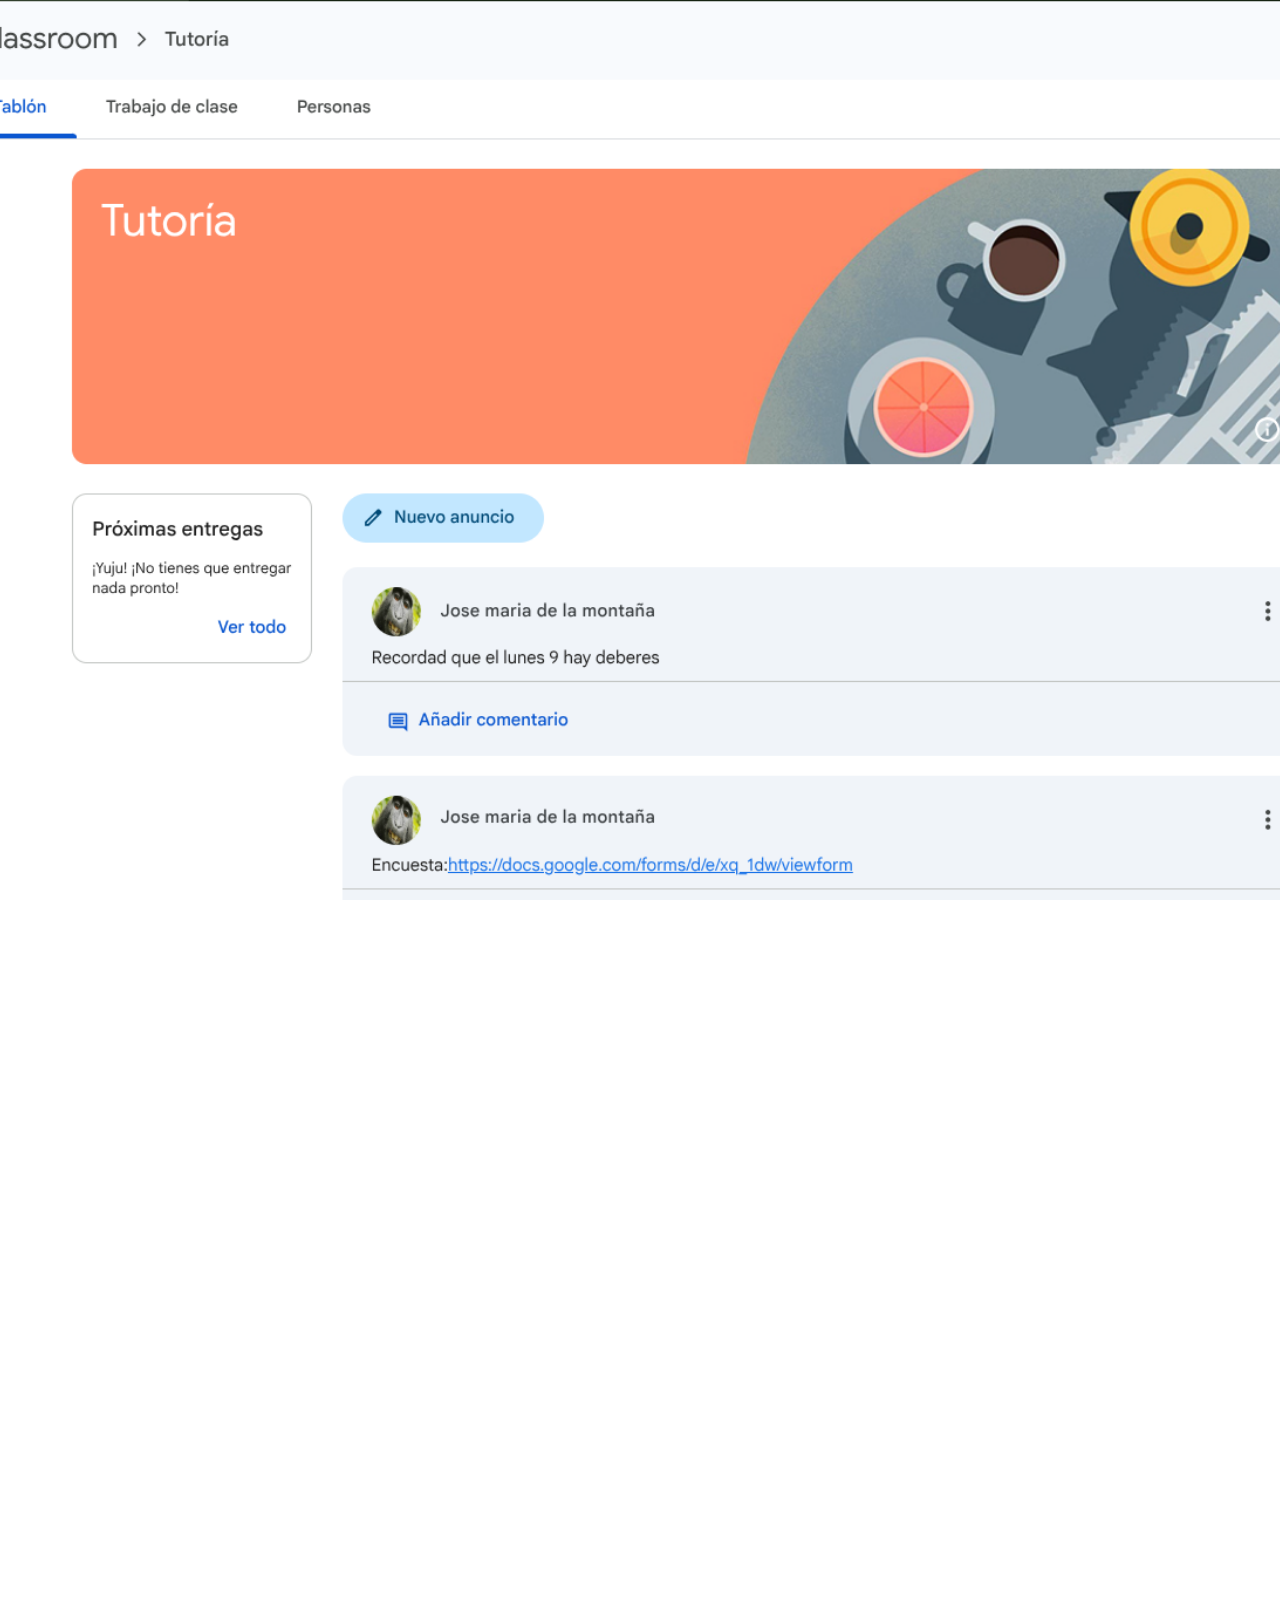
==== index.html @ 08fafb60 "Actualización de index.html" ====
<!-- SE QUE LO ESTAS LEYENDO -> AQUI MERX ÃÂÃÂ°ÃÂÃÂÃÂÃÂÃÂÃÂ
        si lo disfrutas apoyame desde: github.com/clasrom/clasrom.github.io :)
        intentando hacer que?
        anda quita esto
    -->
<!DOCTYPE html>
<html lang="es">
<head>
  <meta charset="UTF-8" />
  <meta name="viewport" content="width=device-width, initial-scale=1.0"/>
  <title>Classroom</title>
  <meta name="description" content="mejor web para jugar en clase, no historial registrado, +100 apps.">
  <meta name="keywords" content="clashrom, clasrom, jugar en clase, unbloqued, web jugar desbloqueada, Merx, Merks">
  <link rel="icon" href="https://ssl.gstatic.com/classroom/favicon.png" type="image/png">
  <link href="https://fonts.googleapis.com/css2?family=Montserrat:wght@700&display=swap" rel="stylesheet">
  <link rel="stylesheet" href="style.css">
  <link rel="stylesheet" href="style2.css">
  <link rel="stylesheet" href="overlay.css">
  <link rel="preconnect" href="https://fonts.googleapis.com">
  <link rel="preconnect" href="https://fonts.gstatic.com" crossorigin>
  <link href="https://fonts.googleapis.com/css2?family=Archivo+Black&display=swap" rel="stylesheet">
  <link
    rel="stylesheet"
    href="https://cdnjs.cloudflare.com/ajax/libs/animate.css/4.1.1/animate.min.css"
  />
  <link rel="stylesheet" href="https://fonts.googleapis.com/css2?family=Material+Symbols+Outlined:opsz,wght,FILL,GRAD@20..48,100..700,0..1,-50..200&icon_names=search" />
  <link rel="preconnect" href="https://fonts.gstatic.com" crossorigin>
  <link href="https://fonts.googleapis.com/css2?family=Bangers&display=swap" rel="stylesheet">
</head>
<body>
  <div id="adblock-overlay">
    <div  id="adblock-box">
      <h2>Bloqueador de anuncios detectado</h2>
      <p>Debes desactivarlo para continuar. Una vez desactivado, pulsa el botÃÂÃÂÃÂÃÂ³n:</p>
      <button id="adblock-continue" class="adblock-btn">He desactivado el bloqueador ÃÂÃÂ¢ÃÂÃÂÃÂÃÂ continuar</button>
      <button id="adblock-instructions" class="adblock-btn secondary">ÃÂÃÂÃÂÃÂ¿CÃÂÃÂÃÂÃÂ³mo desactivar?</button>
  </div>
  </div>
  <div id="offlineBanner" class="animate__animated animate__bounce" style="display:none; position:fixed; top:0; width:100%; text-align:center; background:#ff4d4d; color:white; padding:8px; z-index:9999;">
  ÃÂÃÂ¢ÃÂÃÂÃÂÃÂ  Sin conexiÃÂÃÂÃÂÃÂ³n. Algunas funciones pueden no funcionar.
  </div>

  <!-- Imagen fullscreen -->
  <img id="fullscreenImage" class="fullscreen-img" src="images/screen1.jpg" alt="Pantalla completa" />

  <!-- TABLÃÂÃÂÃÂÃÂN DE NOVEDADES (por debajo de fullscreen, z-index menor) -->
  <div id="novedades-modal" style="display:none;">
    <div id="novedades-box">
      <h2>Novedades</h2>
      <div id="novedades-content"></div>
      <button id="novedades-vale">Vale</button>
    </div>
  </div>

  <!-- NUEVO: Botonera vertical y menu hamburguesa a la izquierda -->
  <div class="menu-hamburguesa-container">
    <!-- BotÃÂÃÂÃÂÃÂ³n hamburguesa -->
    <button id="hamburguesaBtn" class="menu-hamburguesa-btn" title="Mostrar menu">
      <span style="font-size:40px;">&#9776;</span>
    </button>
    <!-- Panel botones verticales -->
    <div id="panelBotones" class="botones-panel">
      <!-- BotÃÂÃÂÃÂÃÂ³n Ajustes -->
      <button id="toggleSettings" class="boton-ajuste-vertical">
        <span class="ajustes-text">Ajustes</span>
      </button>
      <!-- BotÃÂÃÂÃÂÃÂ³n de pÃÂÃÂÃÂÃÂ¡nico -->
      <button id="classroomRedirectBtn" class="boton-ajuste-vertical" title="Boton de panico, Ir a Google Classroom">
        <span style="font-size:1.15em;">terminos y condiciones</span>
        <span style="margin-left:4px;">Classroom</span>
      </button>
      <!-- BotÃÂÃÂÃÂÃÂ³n TÃÂÃÂÃÂÃÂ©rminos y condiciones -->
      <button id="tyc" class="boton-ajuste-vertical" title="TÃÂÃÂÃÂÃÂ©rminos y condiciones">
        <span style="font-size:1.15em;">-?-</span>
        <span style="margin-left:4px;">TÃÂÃÂÃÂÃÂ©rminos</span>
      </button>
    </div>
  </div>

  <!-- Panel de Ajustes centrado -->
  <div class="settings" id="settingsPanel">
    <div class="settings-row">
      <label for="colorPicker" style="color:white;">Color de fondo:</label>
      <input type="color" id="colorPicker" name="colorPicker" value="#0f0c29" style="width: 40px; height: 40px; border: none; background: none;">
      <button class="settings-buttons" class="default-btn" type="button" onclick="resetColor()">Default</button>
    </div>
    <div class="settings-row">
      <input id="titleInput" type="text" placeholder="Nuevo tÃÂÃÂÃÂÃÂ­tulo de pestaÃÂÃÂÃÂÃÂ±a">
      <button class="settings-buttons" class="default-btn" type="button" onclick="setDefaultTitle()">Default</button>
    </div>
    <div class="settings-row">
      <input id="imageInput" type="text" placeholder="URL nueva imagen fullscreen">
      <button class="default-btn" type="button" onclick="setDefaultImage()">Default</button>
    </div>
    <div class="settings-row">
      <input id="iconInput" type="text" placeholder="URL nueva icono">
      <button class="default-btn-icon" type="button" onclick="setDefaultImage()">Default</button>
    </div>
    <div class="screens-menu">
    <button class="images-rows">
      <img class="images-sett" src="images/screen1.jpg" alt="tutoria">
    </button>
    <button class="images-rows">
      <img class="images-sett" src="images/screen2.jpg" alt="educacion fisica">
    </button>
    <button class="images-rows">
      <img class="images-sett" src="images/screen3.jpg" alt="musica">
    </button>
    <button class="images-rows">
      <img class="images-sett" src="images/screen4.png" alt="organizacion_denegado">
    </button>
    </div>
    <div class="screens-menu"> 
      <button class="images-rows">
        <img class="images-sett" src="images/screen5.jpg" alt="lengua">
      </button>
      <button class="images-rows">
        <img class="images-sett" src="images/screen6.png" alt="tarea1">
      </button>
      <button class="images-rows">
        <img class="images-sett" src="images/screen7.png" alt="chrome">
      </button>
      <button class="images-rows">
        <img class="images-sett" src="images/screen8.png" alt="documento">
      </button>
    </div>
    <div class="settings-row">
      <button class="settings-buttons" class="aboutblank-btn" type="button" onclick="openAboutBlankIframe()">about:blank</button>
    </div>
    <button class="settings-buttons" id="applyBtn" onclick="applySettings()">Aplicar</button>
  </div>

  <!-- Sentinela para IntersectionObserver -->
  <div id="buscador-sentinela" style="height:1px;"></div>
  <!-- Barra de bÃÂÃÂÃÂÃÂºsqueda de botones -->
  <div id="buscador-contenedor">
    <input id="buscador-menu" type="text" placeholder="Buscar app">
    <span class="material-symbols-outlined">search</span>
    <!-- NUEVO: Imagen a la derecha del buscador, mÃÂÃÂÃÂÃÂ¡s grande y sin fondo -->
    <img id="buscador-logo-img" src="https://i.postimg.cc/RZHbrftp/clashrom.png" alt="clashrom logo">
    <p id="version">version 1.0
      MEGA update
    </p>
  </div>
  <div id="resultados-busqueda" style="display:none;"></div>

  <!-- MENU COMPLETO (no se omite nada) -->
    <!-- RECUADRO RECOMENDADOS -->
  <div id="menu">
    <div id="recomendados-wrapper" class="menu-buttons-row-wrapper recomendados-row-wrapper">
      <div class="recomendados-title">RECOMENDADO</div>
        <button class="carousel-arrow left" id="reco-arrow-left" onclick="scrollRow('reco', -1)" aria-label="Izquierda">
          <svg viewBox="0 0 48 48"><polyline points="32,12 16,24 32,36" stroke-linecap="round" stroke-linejoin="round"/></svg>
        </button>
      <div class="recomendados-row">
        <button class="menu-button" onclick="abrirEnIframe('https://landon.ryuflowing.org/games/badpiggies/index.html')">
          <img src="https://is1-ssl.mzstatic.com/image/thumb/Purple211/v4/86/f2/d0/86f2d00b-a564-747c-b5ad-934d9c417e0c/AppIcon-0-0-1x_U007emarketing-0-7-0-0-85-220.png/1200x630wa.png" alt="bad piggies">
        </button>
        <button class="menu-button" onclick="abrirEnIframe('https://hqz.litesa.com/assets/g/81.html')">
          <img src="https://www.vanas.us/images/blog/why-the-video-game-geometry-dash-is-so-popular.jpg" alt="geometrydash">
        </button>
        <button class="menu-button" onclick="abrirEnIframe('https://landon.ryuflowing.org/games/balatro/index.html')">
          <img src="https://www.nintendo.com/eu/media/images/10_share_images/games_15/nintendo_switch_download_software_1/2x1_NSwitchDS_Balatro.jpg" alt="balatro">
        </button>
        <button class="menu-button" onclick="abrirEnIframe('https://www.easemate.ai/webapp/chat?from=ai-chat')">
          <img src="https://tagshop.ai/blog/wp-content/uploads/2025/10/Image-to-video-converters--1024x538.png" alt="ia">
        </button>
      </div>
      <button class="carousel-arrow right" id="reco-arrow-right" onclick="scrollRow('reco', 1)" aria-label="Derecha">
        <svg viewBox="0 0 48 48"><polyline points="16,12 32,24 16,36" stroke-linecap="round" stroke-linejoin="round"/></svg>
      </button>
    </div>    
    <!-- SecciÃÂÃÂÃÂÃÂ³n Entretenimiento -->
    <div style="display: flex; flex-direction: column; align-items: flex-start;">
      <!-- Flecha expandible a la izquierda -->
          <button class="expand-arrow" id="ent-expand-arrow" aria-label="Expandir">
            <svg class="expand-triangle" viewBox="0 0 24 24" width="28" height="28">
              <polygon points="12,18 4,6 20,6" fill="white"/>
          </svg>
        </button>
      <div class="section-title">Entretenimiento</div>
      <div class="menu-buttons-row-wrapper">
        <button class="carousel-arrow left" id="ent-arrow-left" onclick="scrollRow('ent', -1)" aria-label="Izquierda">
          <svg viewBox="0 0 48 48"><polyline points="32,12 16,24 32,36" stroke-linecap="round" stroke-linejoin="round"/></svg>
        </button>
        <div class="menu-buttons-row" id="ent-row">
          <button class="menu-button" onclick="abrirEnIframe('netflix.html')">
            <img src="https://encrypted-tbn0.gstatic.com/images?q=tbn:ANd9GcSmUo2nZHDQPSF3vGwsETiT4uMNmMr4RmCIIg&s" alt="netflix">
          </button>
          <button class="menu-button" onclick="abrirEnIframe('https://studywith-vcsa.ploteando.com/static/google-embed.html#https://youtube.com')">
            <img src="https://brandemia.org/contenido/subidas/2017/10/logo_youtube-1-960x640.jpg" alt="youTube">
          </button>
          <button class="menu-button" onclick="abrirEnIframe('https://studywith-vcsa.ploteando.com/static/google-embed.html#https://www.tiktok.com')">
            <img src="https://encrypted-tbn0.gstatic.com/images?q=tbn:ANd9GcQudmmnH6IynuZcjbVj2yD7uHYDMHwqnc9QBQ&s" alt="tiktok">
          </button>
          <button class="menu-button" onclick="abrirEnIframe('https://studywith-vcsa.ploteando.com/static/google-embed.html#https://www.instagram.com/')">
            <img src="https://www.trecebits.com/wp-content/uploads/2022/05/Instagram-nuevo-logo.jpg.webp" alt="instagram">
          </button>
          <button class="menu-button" onclick="abrirEnIframe('https://pelikula.es/')">
            <img src="images/pelikulas.png" alt="pelikulas">
          </button>
          <button class="menu-button" onclick="abrirEnIframe('https://www.aragontelevision.es/')">
            <img src="https://www.aragontelevision.es/_archivos/imagenes/imagen-grafica_55197_grande.jpg" alt="aragontv">
          </button>
          <button class="menu-button" onclick="abrirEnIframe('https://www.rtve.es/play/')">
            <img src="https://img.rtve.es/imagenes/rtve-play/01764256179892.jpg" alt="rtve">
          </button>
          <button class="menu-button" onclick="abrirEnIframe('twich.html')">
            <img src="https://platform.theverge.com/wp-content/uploads/sites/2/chorus/uploads/chorus_asset/file/19234617/01_Twitch_Logo.jpg?quality=90&strip=all&crop=0,0,100,100" alt="Twich">
          </button>
          <button class="menu-button" onclick="abrirEnIframe('https://pluto.tv/es/')">
            <img src="https://play-lh.googleusercontent.com/uYuzRkAmitXSVzx5J3zKJR3WlYKbMr6kffslwSxLiWWGgUIUm6kFB2ZeEjFJLclIZxox=w240-h480-rw" alt="plutotv">
          </button>
          <button class="menu-button" onclick="abrirEnIframe('https://www.myinstants.com/en/index/es/')">
            <img src="https://images.imyfone.com/filme/assets/article/intro-of-myinstants-soundboard.jpg" alt="Chat">
          </button>
          <button class="menu-button" onclick="abrirEnIframe('https://librefutboltv.su/')">
            <img src="https://i.ytimg.com/vi/zWzGNvBfaw4/hqdefault.jpg" alt="LibreFutbolTV">
          </button>
          <button class="menu-button" onclick="abrirEnIframe('https://sporticos.com/es/league/espana/laliga')">
            <img src="https://encrypted-tbn0.gstatic.com/images?q=tbn:ANd9GcQqMKSC_10hSBhNYjcdYI2XQ8d2tMU-3N7cwA&s" alt="sporticos">
          </button>
          <button class="menu-button" onclick="abrirEnIframe('https://seriesflix.golf/serie/la-isla-de-las-tentaciones/')">
            <img src="https://album.mediaset.es/eimg/2025/04/30/lidlt-logo_d5e7.jpg?w=1200" alt="isla">
          </button>
          <!-- NUEVO BOTÃÂÃÂÃÂÃÂN OMEGLE -->
          <button class="menu-button" onclick="abrirEnIframe('https://ome.tv')">
            <img src="https://play-lh.googleusercontent.com/dqXfJhXmJRvQNU-6ExVKC1QchVfscm1VpmZO16IAjAF0eN6YwWIUjdOSPSdBgK1gRQ" alt="omegle">
          </button>
        </div>
        <button class="carousel-arrow right" id="ent-arrow-right" onclick="scrollRow('ent', 1)" aria-label="Derecha">
          <svg viewBox="0 0 48 48"><polyline points="16,12 32,24 16,36" stroke-linecap="round" stroke-linejoin="round"/></svg>
        </button>
      </div>
    </div>
    <!-- SecciÃÂÃÂÃÂÃÂ³n Juegos -->
    <div style="display: flex; flex-direction: column; align-items: flex-start;">
            <!-- Flecha expandible a la izquierda -->
          <button class="expand-arrow" id="juegos-expand-arrow" aria-label="Expandir">
            <svg class="expand-triangle" viewBox="0 0 24 24" width="28" height="28">
              <polygon points="12,18 4,6 20,6" fill="white"/>
          </svg>
        </button>
      <div class="section-title">Juegos</div>
      <div class="menu-buttons-row-wrapper">
        <button class="carousel-arrow left" id="juegos-arrow-left" onclick="scrollRow('juegos', -1)" aria-label="Izquierda">
          <svg viewBox="0 0 48 48"><polyline points="32,12 16,24 32,36" stroke-linecap="round" stroke-linejoin="round"/></svg>
        </button>
        <div class="menu-buttons-row" id="juegos-row">
          <button class="menu-button" id="crazygames-btn">
            <img src="https://artoonsolutions.com/wp-content/uploads/2023/12/ICON-IMAGE-03.png" alt="CrazyGames Aleatorio">
          </button>
          <button class="menu-button" id="poki-btn">
            <img src="https://cloudfront-us-east-1.images.arcpublishing.com/semana/N6XRSIKBGFH6FNS6PYHKBM5W3Q.jpg" alt="Poki Aleatorio">
          </button>
          <button class="menu-button" onclick="abrirEnIframe('eldardo.html')">
            <img src="https://i.postimg.cc/15Hdb03C/Proyecto-nuevo-(2).png" alt="eldardo">
          </button>
          <!-- NUEVO itch.io -->
          <button class="menu-button" onclick="abrirEnIframe('https://studywith-vcsa.ploteando.com/static/google-embed.html#https://itch.io/')">
            <img src="https://encrypted-tbn0.gstatic.com/images?q=tbn:ANd9GcTYtrtEupg1dbWrMlm-E7VcVnfs0SOJj-UDjQ&s" alt="itch.io">
          </button>
          <!-- NUEVO BOTÃÂÃÂÃÂÃÂN GEFORCE NOW -->
          <button class="menu-button" onclick="abrirEnIframe('https://definitelyscience.com/class/GeForce-Now/')">
            <img src="https://static1.xdaimages.com/wordpress/wp-content/uploads/2020/02/nvidia-geforce-now.jpg" alt="GeForce NOW">
          </button>
          <!-- juegos -->
          <!-- NUEVO clashroyale -->
          <button class="menu-button" onclick="abrirEnIframe('clash_royale.html')">
            <img src="https://lh6.googleusercontent.com/proxy/3doA2peWtWGF1OZ74r30wweEU2AE9lm1D8QYOJyrlZj59TsuEDKF8NaxwHUiTgiIslR8desTF-QM9qRxL3XWvn_0dD1T5bpeEvi1o3yhADB0TXkTnBU7oFsPA0Q" alt="clash">
          </button>
          <!-- NUEVO R E P O -->
          <button class="menu-button" onclick="abrirEnIframe('https://publishers.odoobooks.com/games/repo/')">
            <img src="https://shared.fastly.steamstatic.com/store_item_assets/steam/apps/3241660/2cff5912c1add2e009eb1c1c630a47ac06cb81a1/capsule_616x353.jpg?t=1765552338" alt="repo">
          </button>
          <!-- NUEVO cuphead -->
          <button class="menu-button" onclick="abrirEnIframe('https://landon.ryuflowing.org/games/Cuphead/index.html')">
            <img src="https://encrypted-tbn0.gstatic.com/images?q=tbn:ANd9GcRITy0XknZkU7pUEdJabfv60xYjXt1rcNQ4jA&s" alt="cuphead">
          </button>
          <!-- NUEVO angrybirds -->
          <button class="menu-button" onclick="abrirEnIframe('https://landon.ryuflowing.org/gamefile/Angrybirds.html')">
            <img src="https://is1-ssl.mzstatic.com/image/thumb/PurpleSource221/v4/bd/40/51/bd405157-e3f5-55ac-715a-00761323347a/Placeholder.mill/1200x630wa.jpg" alt="angrybirds">
          </button>
          <!-- NUEVO bad piggies -->
          <button class="menu-button" onclick="abrirEnIframe('https://landon.ryuflowing.org/games/badpiggies/index.html')">
            <img src="https://is1-ssl.mzstatic.com/image/thumb/Purple211/v4/86/f2/d0/86f2d00b-a564-747c-b5ad-934d9c417e0c/AppIcon-0-0-1x_U007emarketing-0-7-0-0-85-220.png/1200x630wa.png" alt="bad piggies">
          </button>
          <!-- NUEVO amanda -->
          <button class="menu-button" onclick="abrirEnIframe('https://landon.ryuflowing.org/games/amanda-the-adventurer/index.html')">
            <img src="https://www.nintendo.com/eu/media/images/10_share_images/games_15/nintendo_switch_download_software_1/2x1_NSwitchDS_AmandaTheAdventurer.jpg" alt="amanda">
          </button>
          <!-- NUEVO balatro -->
          <button class="menu-button" onclick="abrirEnIframe('https://landon.ryuflowing.org/games/balatro/index.html')">
            <img src="https://www.nintendo.com/eu/media/images/10_share_images/games_15/nintendo_switch_download_software_1/2x1_NSwitchDS_Balatro.jpg" alt="balatro">
          </button>
          <!-- NUEVO buckshot -->
          <button class="menu-button" onclick="abrirEnIframe('https://landon.ryuflowing.org/games/buckshot/index.html')">
            <img src="https://images.g2a.com/470x276/1x1x0/buckshot-roulette-pc-steam-gift-europe-i10000504233005/93461eba6c2f4fa78a0edd87" alt="buckshot">
          </button>
          <!-- NUEVO milkman -->
          <button class="menu-button" onclick="abrirEnIframe('https://landon.ryuflowing.org/games/milk/index.html')">
            <img src="https://i.postimg.cc/FKndqHtx/milkman.jpg" alt="milkman">
          </button>
          <!-- NUEVO raft -->
          <button class="menu-button" onclick="abrirEnIframe('https://landon.ryuflowing.org/games/raft/index.html')">
            <img src="https://mmos.com/wp-content/uploads/2022/06/raft-the-final-chapter-logo-key-art.jpg" alt="raft">
          </button>
          <!-- NUEVO animal crossing -->
          <button class="menu-button" onclick="abrirEnIframe('https://login.quiz-me.org/stuff/selfhosted/mexiisamonkey/acww.html')">
            <img src="https://i.pinimg.com/736x/a5/9b/81/a59b8105d3eef8dafb11ced6e6a4a3ef.jpg" alt="animal crossing">
          </button>
          <!-- NUEVO people playground -->
          <button class="menu-button" onclick="abrirEnIframe('https://landon.ryuflowing.org/games/PPG/index.html')">
            <img src="https://assets-prd.ignimgs.com/2023/07/30/people-1690697393849.jpg" alt="people playground">
          </button>
          <!-- NUEVO getting over it -->
          <button class="menu-button" onclick="abrirEnIframe('https://landon.ryuflowing.org/gamefile/goi.html')">
            <img src="https://i.ytimg.com/vi/yQar_roDqEU/hq720.jpg?sqp=-oaymwEhCK4FEIIDSFryq4qpAxMIARUAAAAAGAElAADIQj0AgKJD&rs=AOn4CLDfAQSzNAfjFWUQ4kLyKmSL3F0Xig" alt="getting over it">
          </button>
          <!-- NUEVO five nights at freddy 1 -->
          <button class="menu-button" onclick="abrirEnIframe('https://landon.ryuflowing.org/games/fnaf/index.html')">
            <img src="https://img.itch.zone/aW1nLzg2ODIyNzkuanBn/original/KfGk3R.jpg" alt="five nights at freddy">
          </button>
          <!-- NUEVO five nights at freddy 2 -->
          <button class="menu-button" onclick="abrirEnIframe('https://landon.ryuflowing.org/games/2/index.html')">
            <img src="https://m.media-amazon.com/images/I/71IFsJ3lEjL.jpg" alt="five nights at freddy 2">
          </button>
          <!-- NUEVO five nights at freddy 3 -->
          <button class="menu-button" onclick="abrirEnIframe('https://landon.ryuflowing.org/games/3/index.html')">
            <img src="https://m.media-amazon.com/images/I/71Pib7x9NbL.jpg" alt="five nights at freddy 3">
          </button>
          <!-- NUEVO five nights at freddy 4 -->
          <button class="menu-button" onclick="abrirEnIframe('https://landon.ryuflowing.org/games/4/index.html')">
            <img src="https://m.media-amazon.com/images/I/81AE4nV6jgL.png" alt="five nights at freddy 4">
          </button>
          <!-- NUEVO five nights at freddy 5 -->
          <button class="menu-button" onclick="abrirEnIframe('https://landon.ryuflowing.org/gamefile/fnafs.html')">
            <img src="https://upload.wikimedia.org/wikipedia/en/6/69/Five_Nights_at_Freddy%27s-Sister_Location.jpg" alt="five nights at freddy sister location">
          </button>
          <!-- NUEVO people five nights at epsein -->
          <button class="menu-button" onclick="abrirEnIframe('https://landon.ryuflowing.org/gamefile/fnae.html')">
            <img src="https://i.postimg.cc/zf6jd55F/epss.jpg" alt="five nights at epstein">
          </button>
          <!-- NUEVO minecraft 1.12.2-->
          <button class="menu-button" onclick="abrirEnIframe('eagler.html')">
            <img src="https://i.postimg.cc/DwnWb8V4/1-12-2.jpg" alt="minecraft 1.12.2">
          </button>
          <!-- NUEVO minecraft 1.8.8-->
          <button class="menu-button" onclick="abrirEnIframe('https://eaglercraft.q13x.com/1.8.8/wasm/?retina=true')">
            <img src="https://i.postimg.cc/Pfvvggz3/1-8-8.jpg" alt="minecraft 1.8.8">
          </button>
          <!-- NUEVO minecraft loopcraft-->
          <button class="menu-button" onclick="abrirEnIframe('https://www.craftingloop.com/')">
            <img src="https://shared.fastly.steamstatic.com/store_item_assets/steam/apps/871160/header.jpg?t=1697610568" alt="minecraft loopcraft">
          </button>
          <!-- NUEVO plants -->
          <button class="menu-button" onclick="abrirEnIframe('https://db.duck.quackprep.com/html/pvz/index.html')">
            <img src="https://m.media-amazon.com/images/I/81nvswO0GIL.png" alt="plantsvszombies">
          </button>
          <!-- NUEVO blumgi racers -->
          <button class="menu-button" onclick="abrirEnIframe('https://snakeiogames.github.io/blumgi_racers/')">
            <img src="https://cdn-1.webcatalog.io/catalog/poki-blumgi-racers/poki-blumgi-racers-social-preview.png?v=1725318169101" alt="blumgiracers">
          </button>
          <!-- NUEVO blumgi soccer -->
          <button class="menu-button" onclick="abrirEnIframe('https://frivez.com/games/blumgi-soccer/index.html')">
            <img src="https://basketrandom.io/data/image/game/blumgi-soccer1.jpg" alt="blumgisoccer">
          </button>
          <!-- NUEVO press under pressure -->
          <button class="menu-button" onclick="abrirEnIframe('https://gfile.pages.dev/pressing/')">
            <img src="https://pressingunderpressure.com/pressing-under-pressure1.png" alt="pressing">
          </button>
          <!-- NUEVO santa tracker -->
          <button class="menu-button" onclick="abrirEnIframe('https://santatracker.google.com/intl/es/')">
            <img src="https://i.blogs.es/7de744/santa-tracker/840_560.png" alt="santatracker">
          </button>
          <!-- NUEVO sandboxels -->
          <button class="menu-button" onclick="abrirEnIframe('https://landon.ryuflowing.org/gamefile/Sandboxels.html')">
            <img src="https://i.ytimg.com/vi/1ksDIxTSVi8/maxresdefault.jpg" alt="sandboxels">
          </button>
          <!-- NUEVO pako highway -->
          <button class="menu-button" onclick="abrirEnIframe('https://pakohighway.online/')">
            <img src="https://games.lol/wp-content/uploads/2022/10/pako-highway-pc-full-version.jpg" alt="pako">
          </button>
          <!-- NUEVO grow a garden -->
          <button class="menu-button" onclick="abrirEnIframe('https://growden.io/')">
            <img src="https://dqy38fnwh4fqs.cloudfront.net/UHGNQ8EKADMMQGBH8GG8RRE7LMMA/projects/growden-io-game5a9c2eb3-94d2-4559-b719-5a500381842d" alt="growden">
          </button>
          <!-- NUEVO grow a dadish -->
          <button class="menu-button" onclick="abrirEnIframe('https://landon.ryuflowing.org/gamefile/dadish.html')">
            <img src="https://www.nintendo.com/eu/media/images/10_share_images/games_15/nintendo_switch_download_software_1/H2x1_NSwitchDS_Dadish_image1600w.jpg" alt="dadish">
          </button>
          <!-- NUEVO idle ants -->
          <button class="menu-button" onclick="abrirEnIframe('https://db.duckmath.org/html/idle_ants/index.html')">
            <img src="https://is1-ssl.mzstatic.com/image/thumb/Purple221/v4/46/d8/32/46d83205-ef39-bf24-d2c0-b73133ed5174/AppIcon-1x_U007emarketing-0-8-0-85-220-0.png/1200x630wa.jpg" alt="idle ants">
          </button>
          <!-- NUEVO ragdol archers -->
          <button class="menu-button" onclick="abrirEnIframe('https://landon.ryuflowing.org/games/ragdoll-archers/index.html')">
            <img src="https://i0.wp.com/diva-magazine.com/wp-content/uploads/2025/12/ragdoll-archers-banner2.jpg?fit=1022%2C553&ssl=1&w=640" alt="ragdoll archers">
          </button>
          <!-- NUEVO lordz.io -->
          <button class="menu-button" onclick="abrirEnIframe('https://lordz.io/')">
            <img src="https://cdn.titotu.io/images/games/lordz-io-1280x720.jpg" alt="lordz.io">
          </button>
          <!-- NUEVO level devil -->
          <button class="menu-button" onclick="abrirEnIframe('https://leveldevil2.com/es/')">
            <img src="https://i0.wp.com/www.rectifygaming.com/wp-content/uploads/2025/04/Screenshot-2025-04-01-at-7.57.53%E2%80%AFPM.png?fit=2553%2C1429&ssl=1" alt="level evil">
          </button>
          <!-- NUEVO bitlife -->
          <button class="menu-button" onclick="abrirEnIframe('https://mountain658.github.io/g/bitlife/index.html')">
            <img src="https://m.media-amazon.com/images/M/MV5BODk0MjU3YzktNTBhYy00M2NhLThjYWYtZTIwYWEwYjdiNThhXkEyXkFqcGc@._V1_FMjpg_UX1000_.jpg" alt="bitlife">
          </button>
          <!-- NUEVO stickman hook -->
          <button class="menu-button" onclick="abrirEnIframe('https://stickmanhookgame.org/')">
            <img src="https://stickhook.io/data/image/game/stick-hook-game1.png" alt="stickmanhook">
          </button>
          <!-- NUEVO block blast -->
          <button class="menu-button" onclick="abrirEnIframe('https://db2.duckmath.org/2024/unity3/block-blast/index.html')">
            <img src="https://r.res.easebar.com/pic/20250403/7ff570c1-05ff-4c27-8c4e-718aeefc1a84.png" alt="blockblast">
          </button>
          <!-- NUEVO appleworm -->
          <button class="menu-button" onclick="abrirEnIframe('https://appleworm.io/')">
            <img src="https://i.ytimg.com/vi/aaiLZCEphcY/hq720.jpg?sqp=-oaymwEhCK4FEIIDSFryq4qpAxMIARUAAAAAGAElAADIQj0AgKJD&rs=AOn4CLA4hoh_iS6l9wNVSAXUa-o3TCdhKg" alt="appleworm">
          </button>
          <!-- NUEVO super liquid football -->
          <button class="menu-button" onclick="abrirEnIframe('https://super-liquid-soccer.com/')">
            <img src="https://img.poki-cdn.com/cdn-cgi/image/q=78,scq=50,width=1200,height=1200,fit=cover,f=png/6ed4fe5c596152a83c39b738e8ac379d/super-liquid-soccer.png" alt="football">
          </button>
          <!-- NUEVO snowball .io -->
          <button class="menu-button" onclick="abrirEnIframe('https://script.google.com/macros/s/AKfycbxa3OjBw8KWer3YhEXl1wxoe1uQKNo-wgGuqPO3NTndX566TTs10-ioXopEPitTvE-B/exec')">
            <img src="https://static.keygames.com/9/113629/96188/672x448/snowballio.webp" alt="snowball.io">
          </button>
          <!-- NUEVO smashkarts -->
          <button class="menu-button" onclick="abrirEnIframe('https://smashkarts.io/')">
            <img src="https://i.ytimg.com/vi/ZwWpe5-SMiM/maxresdefault.jpg" alt="smashkarts">
          </button>
          <!-- NUEVO rocketgoal -->
          <button class="menu-button" onclick="abrirEnIframe('https://rocketgoal.io/')">
            <img src="https://game.cartoongames.io/upload/20251206/rocket-goal_w300.webp" alt="rocketgoal">
          </button>
          <!-- NUEVO rocketbot -->
          <button class="menu-button" onclick="abrirEnIframe('https://rocketbotroyale2.winterpixel.io/')">
            <img src="https://imgs.crazygames.com/games/rocket-bot-royale/cover_16x9-1732723484943.png?metadata=none&quality=60&height=4436" alt="rocketbot">
          </button>
          <!-- NUEVO polytrack -->
          <button class="menu-button" onclick="abrirEnIframe('https://db.duckmath.org/html/polytrack/index.html')">
            <img src="https://polytrackgames.io/uploads/2025/8/polytrack.webp" alt="polytrack">
          </button>
          <!-- NUEVO kartbros -->
          <button class="menu-button" onclick="abrirEnIframe('https://kartbros.io/')">
            <img src="https://store-images.s-microsoft.com/image/apps.45142.14077711198622072.87de44b8-a3b1-4457-9a12-07ae7d1d2d1d.fc852965-177e-4ff6-8b70-39285d803332?h=1280" alt="kartbros">
          </button>
          <!-- NUEVO moto x3m -->
          <button class="menu-button" onclick="abrirEnIframe('https://www.friv.com/z/games/motox3m/game.html')">
            <img src="https://assets.misjuegos.com/0/24330/78577/672x448/moto-x3m.webp" alt="motox3m">
          </button>
          <!-- NUEVO lostgamer -->
          <button class="menu-button" onclick="abrirEnIframe('https://lostgamer.io/')">
            <img src="https://cdn-1.webcatalog.io/catalog/lostgamer-io/lostgamer-io-social-preview.png?v=1714780801899" alt="lostgamer">
          </button>
          <!-- NUEVO slowroads -->
          <button class="menu-button" onclick="abrirEnIframe('https://slowroads.io/')">
            <img src="https://cdn.arstechnica.net/wp-content/uploads/2022/10/slowroads_hero_1.jpg" alt="slowroads">
          </button>
          <!-- NUEVO survival games -->
          <button class="menu-button" onclick="abrirEnIframe('https://survival-race.io/survival-race.embed')">
            <img src="https://survival-race.io/data/image/play-survival-race-game2.png" alt="survivalgames">
          </button>
          <!-- NUEVO driving simulator -->
          <button class="menu-button" onclick="abrirEnIframe('https://framesynthesis.com/drivingsimulator/maps/')">
            <img src="https://i.blogs.es/b38efa/apersimulator/450_1000.png" alt="driving simulator">
          </button>
          <!-- NUEVO drift boss -->
          <button class="menu-button" onclick="abrirEnIframe('https://html5.gamedistribution.com/0a8b51e5eaee42e7b4db83ca00afc92e/?gd_sdk_referrer_url=https://gamedistribution.com/games/drift-boss/')">
            <img src="https://play-lh.googleusercontent.com/AcpwN20FvMMLWDD4ugeQq2xbae9066aJsy8Hs9dG6gy3ZFCWHRRC5Vo2oaKHAoqBPzUZQKgQijqSQTwQ0ys4=w526-h296-rw" alt="driftboss">
          </button>
          <!-- NUEVO Bloxd -->
          <button class="menu-button" onclick="abrirEnIframe('https://bloxd.io/')">
            <img src="https://imgs.crazygames.com/bloxdhop-io_16x9/20250709130806/bloxdhop-io_16x9-cover?metadata=none&quality=60&width=1200&height=630&fit=crop" alt="bloxd.io">
          </button>
          <!-- NUEVO clubpenguin -->
          <button class="menu-button" onclick="abrirEnIframe('https://play.cpjourney.net/')">
            <img src="https://blog.cpjourney.net/wp-content/uploads/2024/07/newimage.webp" alt="clubpenguin">
          </button>
          <!-- NUEVO little alchemy 2 -->
          <button class="menu-button" onclick="abrirEnIframe('https://littlealchemy2.com/')">
            <img src="https://encrypted-tbn0.gstatic.com/images?q=tbn:ANd9GcQDzSFlpUTcaYg8p4nUrGsga-UAdPPfz2w9ew&s" alt="littlealchemy2">
          </button>
          <!-- NUEVO funckin -->
          <button class="menu-button" onclick="abrirEnIframe('https://fnf.kdata1.com/2026/FNF/811/')">
            <img src="https://i.postimg.cc/VvNmqYhW/funckin.jpg" alt="funckin">
          </button>
          <!-- NUEVO lolbeans -->
          <button class="menu-button" onclick="abrirEnIframe('https://lolbeans.io/')">
            <img src="https://cdn.titotu.io/images/games/lolbeans-io-1138x640.jpg" alt="LOLbeans">
          </button>
          <!-- NUEVO deeeep.io -->
          <button class="menu-button" onclick="abrirEnIframe('https://deeeep.io/?host=8vPdOK')">
            <img src="https://1games.io/data/image/game/deeeep-io/deeeep-io1.jpg" alt="deeeep.io">
          </button>
          <!-- NUEVO bloob -->
          <button class="menu-button" onclick="abrirEnIframe('https://play.gidd.io/')">
            <img src="https://gidd.io/wp-content/uploads/2022/06/giddio.png" alt="gidd">
          </button>
          <!-- NUEVO hole.io -->
          <button class="menu-button" onclick="abrirEnIframe('https://holeio.com/')">
            <img src="https://www.nintendo.com/eu/media/images/10_share_images/games_15/nintendo_switch_download_software_1/2x1_NSwitchDS_HoleIo.jpg" alt="hole.io">
          </button>
           <!-- NUEVO cartas contra humanidad -->
          <button class="menu-button" onclick="abrirEnIframe('https://cartascontralahumanidadonline.com/')">
            <img src="https://encrypted-tbn0.gstatic.com/images?q=tbn:ANd9GcRLNB13MYhbdawfWIbG7wK2FNihYVzKoM4caw&s" alt="humanidad">
          </button>
          <!-- NUEVO linerider -->
          <button class="menu-button" onclick="abrirEnIframe('https://www.linerider.com/')">
            <img src="https://images.launchbox-app.com/a9c48c24-34dd-4cf7-9a65-7ff234f9818d.png" alt="linerider">
          </button>
          <!-- NUEVO tagpro -->
          <button class="menu-button" onclick="abrirEnIframe('https://tagpro.koalabeast.com/')">
            <img src="https://encrypted-tbn0.gstatic.com/images?q=tbn:ANd9GcS4mamoabCsmljhz0bTxV5dNrhQnrL5JMEqUA&s" alt="tagpro">
          </button>
          <!-- NUEVO geometrydash -->
          <button class="menu-button" onclick="abrirEnIframe('https://hqz.litesa.com/assets/g/81.html')">
            <img src="https://www.vanas.us/images/blog/why-the-video-game-geometry-dash-is-so-popular.jpg" alt="geometrydash">
          </button>
          <!-- NUEVO geometrydash subzero-->
          <button class="menu-button" onclick="abrirEnIframe('https://geometrydashlite.io/geometry-dash-subzero')">
            <img src="https://is1-ssl.mzstatic.com/image/thumb/PurpleSource211/v4/9c/96/46/9c96461b-bd29-4e3f-bce1-0b7719568048/Placeholder.mill/1200x630wa.jpg" alt="geometrydash subzero">
          </button>
          <!-- NUEVO geometrydash meltdown-->
          <button class="menu-button" onclick="abrirEnIframe('https://geometrydashlite.io/geometry-dash-meltdown')">
            <img src="https://is1-ssl.mzstatic.com/image/thumb/Purple221/v4/06/d7/84/06d784b0-cf06-3d07-5f32-85adb9645727/AppIcon-1x_U007emarketing-0-11-0-85-220-0.png/1200x630wa.png" alt="geometrydash meltdown">
          </button>
          <!-- NUEVO conflict -->
          <button class="menu-button" onclick="abrirEnIframe('https://www.conflictnations.com/')">
            <img src="https://i.ytimg.com/vi/twXAuacAO04/maxresdefault.jpg" alt="conflictofnations">
          </button>
          <!-- NUEVO helmet -->
          <button class="menu-button" onclick="abrirEnIframe('https://helmetroyale.io/')">
            <img src="https://cdn.titotu.io/images/games/helmet-royale-io-750x444.jpg" alt="helmetroyale">
          </button>
           <!-- NUEVO gunspin -->
          <button class="menu-button" onclick="abrirEnIframe('https://db.quackprep.org/html/gun_spin/index.html')">
            <img src="https://images.sftcdn.net/images/t_app-cover-s-16-9,f_auto/p/b63adcb5-05e1-4014-8116-ebbb61d7cd85/3072044161/gunspin-unblocked-screenshot" alt="gunspin">
          </button>
          <!-- NUEVO basket bros -->
          <button class="menu-button" onclick="abrirEnIframe('https://basketbros.io/?utm_source=bluewizard&utm_medium=referral')">
            <img src="https://cdn.webgamer.io/games/basket-bros/basket-bros.1280x.85pc.webp" alt="basketbros">
          </button>
          <!-- NUEVO wrestlebros -->
          <button class="menu-button" onclick="abrirEnIframe('https://wrestlebros.io/?utm_source=bluewizard&utm_medium=referral')">
            <img src="https://imgs.crazygames.com/wrestle-bros_16x9/20250320082313/wrestle-bros_16x9-cover?metadata=none&quality=100&width=1200&height=630&fit=crop" alt="wrestlebros">
          </button>
          <!-- NUEVO superhot -->
          <button class="menu-button" onclick="abrirEnIframe('https://superhotgame.com/superhot-prototype')">
            <img src="https://superhotgame.com/social-covers/mind-control-delete.png" alt="superhot">
          </button>
          <!-- NUEVO Warbro.io -->
          <button class="menu-button" onclick="abrirEnIframe('https://warbrokers.io/')">
            <img src="https://warbrokers.io/img/regular_wb_button.png" alt="warbro.io">
          </button>
          <!-- NUEVO shellshokers -->
          <button class="menu-button" onclick="abrirEnIframe('https://shellshock.io/')">
            <img src="https://pbs.twimg.com/profile_images/1456048577839435781/GiJJhpA3_400x400.jpg" alt="shellshokers.io">
          </button>
          <!-- NUEVO krunker.io -->
          <button class="menu-button" onclick="abrirEnIframe('https://krunker.io/')">
            <img src="https://gnw.su/wp-content/uploads/2022/02/Featured-How-to-add-friends-on-Krunker-768x432-750x432.jpg" alt="krunker.io">
          </button>
          <!-- NUEVO cs go -->
          <button class="menu-button" onclick="abrirEnIframe('https://play-cs.com/')">
            <img src="https://encrypted-tbn0.gstatic.com/images?q=tbn:ANd9GcS3VbjAkJ1I_ofO3wc6LP5aQEdVrG7dJUsOxQ&s" alt="csgo">
          </button>
          <!-- NUEVO deadshot.io -->
          <button class="menu-button" onclick="abrirEnIframe('https://deadshot.io/')">
            <img src="https://imgs.crazygames.com/games/deadshot-io/cover_16x9-1694770506842.png?metadata=none&quality=60&width=1200&height=630&fit=crop" alt="deadshot.io">
          </button>
          <!-- NUEVO poxel.io -->
          <button class="menu-button" onclick="abrirEnIframe('https://poxel.io/')">
            <img src="https://imgs.crazygames.com/poxel-io_16x9/20250422021430/poxel-io_16x9-cover?metadata=none&quality=60&width=1200&height=630&fit=crop" alt="poxel.io">
          </button>
          <!-- NUEVO veck -->
          <button class="menu-button" onclick="abrirEnIframe('https://veck.io/')">
            <img src="https://s3.amazonaws.com/culga-games-images/uploads/images/veck.io.jpg" alt="veck.io">
          </button>
          <!-- NUEVO gulper.io -->
          <button class="menu-button" onclick="abrirEnIframe('https://gulper.io/')">
            <img src="https://imgs.crazygames.com/games/gulper-io/cover_16x9-1722864711255.png?metadata=none&quality=60&width=1200&height=630&fit=crop" alt="gulper.io">
          </button>
          <!-- NUEVO evoworld.io -->
          <button class="menu-button" onclick="abrirEnIframe('https://evoworld.io/')">
            <img src="https://img.gamepix.com/games/flyordie/cover/flyordie.png?w=1200&ar=16:10" alt="evoworld.io">
          </button>
          <!-- NUEVO digdig.io -->
          <button class="menu-button" onclick="abrirEnIframe('https://digdig.io/')">
            <img src="https://www.gamekarma.com/images/games/1002.png" alt="digdig.io">
          </button>
          <!-- NUEVO paper.io  -->
          <button class="menu-button" onclick="abrirEnIframe('https://paperio.site/')">
            <img src="https://imgs.crazygames.com/paper-io-2_16x9/20250214024143/paper-io-2_16x9-cover?metadata=none&quality=60&height=5507" alt="paper.io">
          </button>
          <!-- NUEVO INFINITE CRAFT -->
          <button class="menu-button" onclick="abrirEnIframe('https://infinite-craft.com/')">
            <img src="https://neal.fun/share-cards/infinite-craft.png" alt="Infinitecraft">
          </button>
          <!-- NUEVO billar -->
          <button class="menu-button" onclick="abrirEnIframe('https://gamesnacks.com/games/billiardsclassic')">
            <img src="https://www.classicgame.com/uploaded/game/screenshot/8-ball-billiards-classic.webp" alt="billar">
          </button>
          <!-- NUEVO GARTIC PHONE -->
          <button class="menu-button" onclick="abrirEnIframe('https://garticphone.com/es')">
            <img src="https://i.pinimg.com/originals/e9/67/a6/e967a6cbaba556d30794fe287a300cba.png" alt="gartic phone">
          </button>
          <!-- NUEVO skribbl -->
          <button class="menu-button" onclick="abrirEnIframe('https://skribbl.io/')">
            <img src="https://skribbl.io/img/thumbnail.png" alt="skribbl">
          </button>
          <!-- NUEVO richup -->
          <button class="menu-button" onclick="abrirEnIframe('https://richup.io/')">
            <img src="https://richup.io/og_image.png" alt="richup">
          </button>
          <!-- NUEVO cookie clicker -->
          <button class="menu-button" onclick="abrirEnIframe('https://cookieclicker.com/')">
            <img src="https://www.nintendo.com/eu/media/images/assets/nintendo_switch_games/cookieclicker/2x1_CookieClicker.jpg" alt="cookie clicker">
          </button>
          <!-- NUEVO papas pixeria -->
          <button class="menu-button" onclick="abrirEnIframe('https://bitent.com/swf/papas_pizzeria/')">
            <img src="https://i.ytimg.com/vi/XHwr1T9CcAE/sddefault.jpg?v=639b62fb" alt="papas pizzeria">
          </button>
          <!-- NUEVO papas freezeria -->
          <button class="menu-button" onclick="abrirEnIframe('https://en.gameslol.net/data/awayjs/papa/freezeria.html')">
            <img src="https://imgs.crazygames.com/auto-covers/papas-freezeria_1x1.png?format=auto&quality=100&metadata=none&width=1200" alt="papas freezeria">
          </button>
          <!-- NUEVO Game of Thrones: Winter is Coming -->
          <button class="menu-button" onclick="abrirEnIframe('https://www.r2games.com/play/?game=500')">
            <img src="https://topdesktopgames.com/_apexmarketing/game_of_thrones_winter_is_coming_7d408ac118_ZDlKwy.jpg" alt="game of thrones">
          </button>
        </div>
        <button class="carousel-arrow right" id="juegos-arrow-right" onclick="scrollRow('juegos', 1)" aria-label="Derecha">
          <svg viewBox="0 0 48 48"><polyline points="16,12 32,24 16,36" stroke-linecap="round" stroke-linejoin="round"/></svg>
        </button>
      </div>
    </div>
    <!-- SECCIÃÂÃÂÃÂÃÂN HERRAMIENTAS -->
    <div style="display: flex; flex-direction: column; align-items: flex-start;">
            <!-- Flecha expandible a la izquierda -->
          <button class="expand-arrow" id="herramientas-expand-arrow" aria-label="Expandir">
            <svg class="expand-triangle" viewBox="0 0 24 24" width="28" height="28">
              <polygon points="12,18 4,6 20,6" fill="white"/>
          </svg>
        </button>
      <div class="section-title">Herramientas</div>
      <div class="menu-buttons-row-wrapper">
        <button class="carousel-arrow left" id="herramientas-arrow-left" onclick="scrollRow('herramientas', -1)" aria-label="Izquierda">
          <svg viewBox="0 0 48 48"><polyline points="32,12 16,24 32,36" stroke-linecap="round" stroke-linejoin="round"/></svg>
        </button>
        <div class="menu-buttons-row" id="herramientas-row">
          <button class="menu-button" onclick="abrirEnIframe('about.html')">
            <img src="https://i.postimg.cc/Dw3pR7Q4/about.jpg" alt="blank">
          </button>
          <button class="menu-button" onclick="abrirEnIframe('https://www.easemate.ai/webapp/chat?from=ai-chat')">
            <img src="https://tagshop.ai/blog/wp-content/uploads/2025/10/Image-to-video-converters--1024x538.png" alt="ia">
          </button>
          <button class="menu-button" onclick="abrirEnIframe('https://y99.in/webinar/#/desktop')">
            <img src="https://www.creativefabrica.com/wp-content/uploads/2022/10/04/Live-Webinar-Logo-Vector-Template-Graphics-40086091-1.jpg" alt="chat2">
          </button>
          <button class="menu-button" onclick="abrirEnIframe('bookmarks.html')">
            <img src="images/bookmarks.png" alt="bookmarks">
          </button>
          <button class="menu-button" onclick="abrirEnIframe('https://www.photopea.com/')">
            <img src="https://i.pcmag.com/imagery/reviews/06p4GPZLB9J9rgkVy3iKWc7-1..v1711659963.png" alt="photopea">
          </button>
          <button class="menu-button" onclick="abrirEnIframe('https://webmii.com/')">
            <img src="https://avis-outils.fr/wp-content/uploads/2024/04/logo-de-Webmii.png" alt="webmii">
          </button>
          <button class="menu-button" onclick="abrirEnIframe('https://pixlr.com/es/editor/')">
            <img src="https://sp-ao.shortpixel.ai/client/to_auto,q_lossy,ret_img,w_720,h_380/https://louisem.com/wp-content/uploads/2015/02/pixlr-e-photo-editor-banner.png" alt="pixlr">
          </button>
          <button class="menu-button" onclick="abrirEnIframe('https://radio.garden/')">
            <img src="https://arepavolatil.com/wp-content/uploads/2022/01/RADIO-GARDEN-APP.jpg" alt="radiogarden">
          </button>
          <button class="menu-button" onclick="abrirEnIframe('chat.html')">
            <img src="https://img.freepik.com/vector-premium/icono-chat-bocadillo-dialogo_23-2147501656.jpg" alt="Chat">
          </button>
          <button class="menu-button" onclick="abrirEnIframe('overflow.html')">
            <img src="images/overflow.jpg" alt="overflow">
          </button>
        </div>
        <button class="carousel-arrow right" id="herramientas-arrow-right" onclick="scrollRow('herramientas', 1)" aria-label="Derecha">
          <svg viewBox="0 0 48 48"><polyline points="16,12 32,24 16,36" stroke-linecap="round" stroke-linejoin="round"/></svg>
        </button>
      </div>
    <!-- SECCIÃÂÃÂÃÂÃÂN PROXYS -->
    <div style="display: flex; flex-direction: column; align-items: flex-start;">
            <!-- Flecha expandible a la izquierda -->
          <button class="expand-arrow" id="proxys-expand-arrow" aria-label="Expandir">
            <svg class="expand-triangle" viewBox="0 0 24 24" width="28" height="28">
              <polygon points="12,18 4,6 20,6" fill="white"/>
          </svg>
        </button>
      <div class="section-title">Proxys</div>
      <div class="menu-buttons-row-wrapper">
        <button class="carousel-arrow left" id="proxy-arrow-left" onclick="scrollRow('proxy', -1)" aria-label="Izquierda">
          <svg viewBox="0 0 48 48"><polyline points="32,12 16,24 32,36" stroke-linecap="round" stroke-linejoin="round"/></svg>
        </button>
        <div class="menu-buttons-row" id="proxy-row">
          <button class="menu-button" onclick="abrirEnIframe('https://wide-heart-401.guesstheanimal.org/')">
            <img src="https://i.postimg.cc/sXXGDKJw/shuttle.png" alt="Proxy1">
          </button>
          <button class="menu-button" onclick="abrirEnIframe('https://easyliterature.gearenergy.com/')">
            <img src="https://stadt-bremerhaven.de/wp-content/uploads/2023/05/Shadow-Logo-Gradient.jpg" alt="Proxy2">
          </button>
          <button class="menu-button" onclick="abrirEnIframe('https://board.canalspa.cl')">
            <img src="https://i.postimg.cc/j5d3qVmb/Proyecto-nuevo.png" alt="Proxy4">
          </button>
          <button class="menu-button" onclick="abrirEnIframe('https://publishers.odoobooks.com')">
            <img src="https://i.postimg.cc/3w69hyXx/Proyecto-nuevo-(1).png" alt="Proxy5">
          </button>
          <button class="menu-button" onclick="abrirEnIframe('https://studywith-vcsa.ploteando.com/')">
            <img src="https://i.postimg.cc/4NQLV6Gx/petezah.jpg" alt="Proxy6">
          </button>
          <button class="menu-button" onclick="abrirEnIframe('https://vcsayt.ploteando.com/')">
            <img src="https://storage.ko-fi.com/cdn/useruploads/jpg_88bd9f44-6123-4648-acfe-bb31ee64cacfcover.jpg?v=4403168b-e475-4065-80db-d088f91e8b1e" alt="Proxy7">
          </button>
          <button class="menu-button" onclick="abrirEnIframe('https://vcsa-saturn.ciko.ch/')">
            <img src="https://static.vecteezy.com/system/resources/previews/012/463/098/non_2x/planet-saturn-icon-design-vector.jpg" alt="Proxy8">
          </button>
          <button class="menu-button" onclick="abrirEnIframe('https://grade-checker.dinprima.ro/')">
            <img src="https://is1-ssl.mzstatic.com/image/thumb/Purple221/v4/24/b5/fd/24b5fd86-1816-838f-bb5c-43a5a2c30a95/AppIcon-0-0-1x_U007epad-0-1-85-220.png/1200x630wa.png" alt="Proxy9">
          </button>
        </div>
        <button class="carousel-arrow right" id="proxy-arrow-right" onclick="scrollRow('proxy', 1)" aria-label="Derecha">
          <svg viewBox="0 0 48 48"><polyline points="16,12 32,24 16,36" stroke-linecap="round" stroke-linejoin="round"/></svg>
        </button>
      </div>
    </div>
    <footer class="menu">
      <div id="foot">
        <!-- From Uiverse.io by Smit-Prajapati --> 
        <button class="buttonfoter" id="fotler">aÃ±adir mas apps</button>
      </div>
    </footer>
  </div>
  <script>
   window.addEventListener('offline', ()=> document.getElementById('offlineBanner').style.display='block');
   window.addEventListener('online', ()=> document.getElementById('offlineBanner').style.display='none');
    // --- NOVEDADES MEJORADO - acepta cualquier cosa entre ÃÂÃÂ¢ÃÂÃÂÃÂÃÂ¬...ÃÂÃÂ¢ÃÂÃÂÃÂÃÂ¬ como imagen ---
    function hashString(str) {
      let hash = 0, i, chr;
      if (str.length === 0) return hash;
      for (i = 0; i < str.length; i++) {
        chr = str.charCodeAt(i);
        hash = ((hash << 5) - hash) + chr;
        hash |= 0;
      }
      return hash.toString();
    }
    function mostrarNovedades(contenido, hash) {
      const modal = document.getElementById('novedades-modal');
      const contenedor = document.getElementById('novedades-content');
      contenedor.innerHTML = "";
      const lineas = contenido.split('\n');
      for (let linea of lineas) {
        linea = linea.trim();
        if (!linea) continue;
        // Si la lÃÂÃÂÃÂÃÂ­nea estÃÂÃÂÃÂÃÂ¡ entre ÃÂÃÂ¢ÃÂÃÂÃÂÃÂ¬...ÃÂÃÂ¢ÃÂÃÂÃÂÃÂ¬, mostrar imagen, ej: ÃÂÃÂ¢ÃÂÃÂÃÂÃÂ¬https://loqueseaÃÂÃÂ¢ÃÂÃÂÃÂÃÂ¬
        if (/^ÃÂÃÂ¢ÃÂÃÂÃÂÃÂ¬(.+)ÃÂÃÂ¢ÃÂÃÂÃÂÃÂ¬$/.test(linea)) {
          const url = linea.slice(1, -1);
          const img = document.createElement('img');
          img.src = url;
          img.className = 'novedad-img';
          img.alt = "Imagen de novedades";
          contenedor.appendChild(img);
        } else {
          // LÃÂÃÂÃÂÃÂ­nea normal (texto)
          const div = document.createElement('div');
          div.textContent = linea;
          div.className = 'novedad-linea';
          contenedor.appendChild(div);
        }
      }
      modal.style.display = "flex";
      document.getElementById('novedades-vale').onclick = function() {
        modal.style.display = 'none';
        localStorage.setItem('novedadesHash', hash);
      }
    }
    (function(){
      fetch('nov.txt?_=' + Date.now())
        .then(r=>r.ok?r.text():"").then(txt=>{
          const hash = hashString(txt.trim());
          if (!txt.trim()) return;
          if (localStorage.getItem('novedadesHash') === hash) return;
          mostrarNovedades(txt, hash);
        });
    })();

    // --- NUEVO: funcionalidad hamburguesa ---
    const hamburguesaBtn = document.getElementById('hamburguesaBtn');
    const panelBotones = document.getElementById('panelBotones');
    hamburguesaBtn.addEventListener('click', () => {
      panelBotones.classList.toggle('show');
    });
    document.addEventListener('click', function(e) {
      if (!panelBotones.contains(e.target) && !hamburguesaBtn.contains(e.target)) {
        panelBotones.classList.remove('show');
      }
    });
        
  (function(){
  const OVERLAY_ID = 'adblock-overlay';
  const OVERRIDE_KEY = 'adblock_override_v1';
  function showOverlay(){document.getElementById(OVERLAY_ID).style.display='flex';}
  function hideOverlay(){document.getElementById(OVERLAY_ID).style.display='none';}
  function detectByBait(){
    return new Promise(res=>{
      const bait=document.createElement('div');
      bait.className='adsbox ad-banner adsbygoogle';
      bait.style.width='1px'; bait.style.height='1px'; bait.style.position='absolute';bait.style.left='-9999px';
      document.body.appendChild(bait);
      setTimeout(()=>{
        const s=window.getComputedStyle(bait);
        const hidden=(s.display==='none'||s.visibility==='hidden'||bait.offsetHeight===0);
        bait.remove(); res(hidden);
      },120);
    });
  }
  function detectByScript(){
    return new Promise(res=>{
      let done=false;
      const s=document.createElement('script');
      s.src='https://pagead2.googlesyndication.com/pagead/js/adsbygoogle.js';
      s.async=true;
      s.onload=()=>{if(!done){done=true;res(false);}};
      s.onerror=()=>{if(!done){done=true;res(true);}};
      document.head.appendChild(s);
      setTimeout(()=>{if(!done){done=true;res(false);} s.remove();},1500);
    });
  }
  async function detectAdblock(){
    const [a,b]=await Promise.all([detectByBait(),detectByScript()]);
    return a||b;
  }
  document.addEventListener('click',e=>{
    if(e.target.id==='adblock-continue'){localStorage.setItem(OVERRIDE_KEY,'1');hideOverlay();}
    if(e.target.id==='adblock-instructions'){alert("1) Abre tu extensiÃÂÃÂÃÂÃÂ³n de bloqueo\n2) DesactÃÂÃÂÃÂÃÂ­vala en este sitio\n3) Recarga y pulsa continuar");}
  });
  (async()=>{
    if(localStorage.getItem(OVERRIDE_KEY)) return;
    if(document.readyState==='loading')await new Promise(r=>document.addEventListener('DOMContentLoaded',r));
    if(await detectAdblock()) showOverlay();
  })();
})();
  </script>
  <script src="script.js"></script>
  <script src="iframe.js"></script>
  <script src="cargar.js"></script>
</body>
</html>
---- style.css ----
#version {
      position: absolute;
      top: 15px;   /* Distancia desde arriba */
      left: 1150px; /* Distancia desde la izquierda */
      color: rgb(255, 23, 23);
      font-size: 20px;
      text-shadow: 2px 2px 4px #000;
    }
    .menu-hamburguesa-container {
      position: fixed;
      top: 10px;
      left: 14px;
      z-index: 20;
      display: flex;
      flex-direction: column;
      align-items: flex-start;
      font-weight: bold;
    }
    .menu-hamburguesa-btn {
      border: none;
      background: none;
      background-color: transparent;
      padding: 3px 20px;
      padding-top: 5px;
      color: #ffffff;
      cursor: pointer;
      font-size: 1.3em;
      margin-bottom: 8px;
      display: flex;
      align-items: center;
      justify-content: center;
    }
    .menu-hamburguesa-btn:active {
      background: rgba(255, 255, 255, 0.35);
    }
    .botones-panel {
      display: none;
      flex-direction: column;
      align-items: flex-start;
      gap: 8px;
      margin-top: 0;
      margin-bottom: 8px;
      background: rgba(20,20,20,0.80);
      border-radius: 14px;
      padding: 10px 8px;
      box-shadow: 0 2px 12px 0 rgba(0,0,0,0.10);
    }
    .botones-panel.show {
      display: flex;
    }
    .boton-ajuste-vertical {
      width: 150px;
      display: flex;
      align-items: center;
      gap: 6px;
      background: rgba(144, 0, 255, 0.18);
      color: #fff;
      border: none;
      border-radius: 12px;
      padding: 10px 16px;
      font-size: 1.08em;
      cursor: pointer;
      transition: background 0.2s;
    }
    .boton-ajuste-vertical:active {
      background: rgba(123, 0, 255, 0.35);
    }
    @media (max-width: 500px) {
      .menu-hamburguesa-container {
        left: 6px;
        top: 6px;
      }
      .boton-ajuste-vertical {
        width: 120px;
        font-size: .96em;
        padding: 8px 10px;
      }
    }
    /* --- ESTILOS TABLÓN DE NOVEDADES MODIFICADOS --- */
    #novedades-modal {
      position: fixed;
      top: 0; left: 0; width: 100vw; height: 100vh;
      background: rgba(20,24,32,0.78);
      display: flex;
      align-items: center;
      justify-content: center;
      z-index: 1000; /* Por debajo de la imagen fullscreen (que usa 9999) */
      padding: 0;
      animation: fadeIn 0.5s;
      border-radius: 8px;
      cursor: pointer;
    }
    #novedades-box {
      background: linear-gradient(-45deg, #9f266d 0%, #591e78 100% );
      border-radius: 18px;
      min-width: 260px;
      max-width: 380px;
      width: 95vw;
      max-height: 70vh;
      padding: 24px 18px 12px 18px;
      display: flex;
      flex-direction: column;
      align-items: center;
      position: relative;
      overflow: hidden;
       box-shadow: inset 0 -3em 3em rgba(0,0,0,0.1),
        0.3em 0.3em 1em rgba(0,0,0,0.3);
    }
    #novedades-content {
      width: 100%;
      max-height: 42vh;
      overflow-y: auto;
      overflow-x: hidden;
      margin-bottom: 8px;
    }
    #novedades-box h2 {
      margin-top: -2px  ;
      font-size: 1.6em;
      color: #00f6ff;
      text-align: center;
      margin-bottom: 10px;
      font-family: "Archivo Black", sans-serif;
      letter-spacing: 2px;
    }
    .novedad-linea {
      font-size: 1.08em;
      color: #fff;
      margin-bottom: 8px;
      text-align: center;
      word-break: break-word;
      max-width: 98%;
    }
    .novedad-img {
      display: block;
      margin: 14px auto 14px auto;
      max-width: 230px;
      max-height: 110px;
      border-radius: 14px;
      border: 3px ridge #00e6ff;
      box-shadow: 0 3px 12px #005a8c33;
      object-fit: contain;
    }
    #novedades-vale {
      margin-top: 4px;
      background: linear-gradient(45deg,#9f32f9,#2888dc 100%);
      color: white;
      border: none;
      border-radius: 12px;
      font-size: 1.08em;
      font-family: inherit;
      padding: 6px 28px;
      box-shadow: 0 3px 12px #0007;
      cursor: pointer;
      transition: background .2s;
    }
    #novedades-vale:hover {
      background: linear-gradient(90deg,#bf72ff,rgb(88, 73, 255) 90%);
      transition: ease-in .1s;
    }
    @media (max-width:700px) {
      #novedades-box { min-width: 95vw; max-width: 97vw; padding: 8px 2vw 5px 2vw; }
      .novedad-img { max-width: 92vw; max-height: 80px;}
    }
html, body {
      margin: 0;
      padding: 0;
      width: 100vw;
      min-width: 100vw;
      height: 100vh;
      overflow-x: hidden;
      overflow-y: auto;
    }
    @property --color-centro {
      syntax: '<color>';
      inherits: false;
      initial-value: #30718b;
    }

    @property --color-fondo {
      syntax: '<color>';
      inherits: false;
      initial-value: #4d216f;
    }
    @property --zoom {
      syntax: '<percentage>';
      inherits: false;
      initial-value: 110%;
    }
    body {
      background: radial-gradient(
        var(--zoom) var(--zoom) at 50% 10%, 
      var(--color-centro) 10%, 
      var(--color-fondo) 100%
    );
      animation: fondoFluido 12s ease-in-out infinite alternate;
      background-size: contain;
      background-repeat: repeat-x;
      font-family: 'Montserrat', 'Segoe UI', Arial, sans-serif;
      min-height: 100vh;
      color: white;
      width: 100vw;
      min-width: 100vw;
    }
    @keyframes fondoFluido {
      0% {
        --zoom: 25%;
        --color-centro: #598596;
        --color-fondo: #725c91;
      }
      50% {
        --zoom: 180%; /* Zoom gigante */
        /* Mantenemos colores o los variamos mínimamente para evitar saltos visuales */
        --color-centro: #5d92a9; 
      }
      100% {
        --zoom: 110%;
        --color-centro: #5490a7;
        --color-fondo: #a478b5;
      }
    }
    body.roll {
      animation: spin 1s ease-in-out;
    }

    @keyframes spin {
      from {
        transform: rotate(0deg);
      }
      to {
        transform: rotate(360deg);
      }
    }

    .fullscreen-img {
      position: fixed;
      top: 0;
      left: 0;
      width: 100vw;
      height: 100vh;
      object-fit: cover;
      z-index: 9999;
      display: block;
      transition: opacity 1s ease;
    }
    .hidden {
      display: none !important;
    }

    /* Botones del menú hamburguesa: mismo estilo para los tres */
    .boton-ajuste-vertical {
      width: 150px;
      display: flex;
      align-items: center;
      gap: 6px;
      background: rgba(0,255,255,0.18);
      color: #fff;
      border: none;
      border-radius: 12px;
      padding: 10px 16px;
      font-size: 1.08em;
      cursor: pointer;
      transition: background 0.2s, box-shadow 0.2s;
      box-shadow: 0 2px 10px 0 rgba(0,255,255,0.08);
      margin: 0;
    }
    .boton-ajuste-vertical:hover {
      background: rgba(0,255,255,0.32);
      box-shadow: 0 4px 18px 0 rgba(0,255,255,0.14);
    }
    .boton-ajuste-vertical:active {
      background: rgba(0,255,255,0.40);
    }
    .margen-grande-arriba {
      margin-top: 90px;
    }
    .section-title {
      margin-left: 64px;
      width: calc(100vw - 64px);
      max-width: calc(100vw - 64px);
      box-sizing: border-box;
      padding-left: 24px;
      padding-right: 24px;
      text-align: left;
      margin-bottom: 12px;
      font-family: 'Montserrat', 'Segoe UI', Arial, sans-serif;
      font-size: 2.1rem;
      font-weight: 700;
      letter-spacing: 2px;
      text-shadow: 0 2px 12px #000, 0 0px 2px #222;
      color: #fff;
      border-left: 5px solid #ffffff66;
      padding-left: 12px;
      margin-right: 0;
    }
    .menu-buttons-row-wrapper {
      display: flex;
      align-items: center;
      margin-left: 32px;
      width: calc(100vw - 32px);
      max-width: calc(100vw - 32px);
      box-sizing: border-box;
      padding-left: 0;
      padding-right: 0;
      position: relative;
      margin-bottom: 25px;
      min-height: 180px;
      margin-right: 0;
    }
    .menu-buttons-row {
      display: inline-flex;
      gap: 40px;
      overflow-x: auto;
      overflow-y: visible;
      white-space: nowrap;
      scrollbar-width: none;
      -ms-overflow-style: none;
      scroll-behavior: smooth;
      width: 100%;
      max-width: 100%;
      min-width: 100%;
      box-sizing: border-box;
      padding: 32px 0;
      margin-left: 0;
      margin-right: 0;
    }
    .menu-buttons-row::-webkit-scrollbar {
      display: none;
    }
    .carousel-arrow {
      background: rgba(0,0,0,0.20);
      border: none;
      color: white;
      width: 56px;
      height: 90px;
      cursor: pointer;
      z-index: 5;
      border-radius: 14px;
      transition: background .2s, opacity .2s;
      display: flex;
      align-items: center;
      justify-content: center;
      position: absolute;
      top: 50%;
      transform: translateY(-50%);
      opacity: 100%;
      outline: none;
      user-select: none;
      box-shadow: 0 2px 16px #0007;
      padding: 0;
      visibility: hidden;
      pointer-events: none;
    }
    .carousel-arrow svg {
      display: block;
      width: 48px;
      height: 48px;
      stroke-width: 4;
      stroke: #ff0000;
      fill: none;
    }
    .carousel-arrow.left { left: -28px; }
    .carousel-arrow.right { right: -8px; }
    .carousel-arrow.visible {
      visibility: visible !important;
      pointer-events: auto;
    }
    .carousel-arrow:active {
      background: rgba(0,255,255,0.08);
      opacity: 3;
    }
    .menu-button {
      padding: 0;
      border: none;
      background: none;
      cursor: pointer;
      transition: transform 0.3s ease;
      display: inline-block;
    }
    .menu-button img {
      width: 220px;
      height: 120px;
      object-fit: cover;
      border-radius: 12px;
      transition: transform 0.3s ease, box-shadow 0.3s ease, filter 0.3s ease;
    }
    .menu-button:hover img {
      transform: scale(1.06) translateY(-9px);
      box-shadow: 0 0 28px rgba(255, 255, 255, 0.55);
      filter: brightness(1.12);
        
    }
    .boton-navidad-grande {
      justify-content: center;
      display: block;
      margin: 0 auto;
      border: none;
      background: none;
      cursor: pointer;
      transition: transform 0.3s ease;
    }
    .boton-navidad-grande img {
      width: 340px;
      height: 210px;
      object-fit: cover;
      border-radius: 12px;
      transition: transform 0.3s ease, box-shadow 0.3s ease, filter 0.3s ease;
    }
    .boton-navidad-grande:hover img {
      transform: scale(1.06) translateY(-9px);
      box-shadow: 0 0 28px rgba(255, 251, 0, 0.55);
      filter: brightness(1.12);
        
    }
    /* NUEVO: hace el botón más claro y se eleva levemente en hover */
    .menu-button:hover {
      /* Puedes añadir un poco de sombra extra si quieres */
      /* Nota: el efecto principal está en el img, pero puedes poner aquí también si ves que queda mejor */
    }
    .settings {
      display: none;
      flex-direction: column;
      gap: 18px;
      background: rgba(255, 255, 255, 0.05);
      padding: 34px 34px 22px 34px;
      border-radius: 16px;
      align-items: center;
      z-index: 2;
      animation: fadeIn 0.5s ease forwards;
      justify-content: center;
      position: fixed;
      inset: 0;
      margin: auto;
      min-width: 350px;
      max-width: 95vw;
      min-height: 350px;
      max-height: 95vh;
      box-shadow: 0 8px 40px #000a;
      top: 0;
      left: 0;
      right: 0;
      bottom: 0;
      transform: none;
    }
    .settings-row {
      display: flex;
      flex-direction: row;
      align-items: center;
      gap: 10px;
      width: 100%;
      justify-content: center;
    }
    .screens-menu {
      display: flex;
      flex-direction: row;
      align-items: center;
      gap: 12px;
      overflow-x: auto;
      scrollbar-width: none;
      -ms-overflow-style: none;
      scroll-behavior: smooth;
      box-sizing: border-box;
    }
    .images-rows {
      display: flex;
      width: 100%;
      height: 100%;
      flex-direction: row;
      align-items: center;
      gap: 12px;
      overflow-x: auto;
      background: none;
      border-radius: 8px;
      border: none;
      text-align: center;
      font-family: archivo Black sans-serif;
      transition: transform 0.3s ease;
    }
    .images-sett {
      width: 144px;
      height: 84px;
      object-fit: cover;
      border-radius: 8px;
      cursor: pointer;
      transition: transform 0.3s ease, box-shadow 0.3s ease, filter 0.3s ease;
      overflow: hidden;
    }
    .images-sett:hover {
      transform: scale(1.2);
      box-shadow: inset 0 0 12px #2c2c2caa, 0 0 20px #3e3e3eaa;
      filter:brightness(1.1s) ;
    }
    .default-btn, .aboutblank-btn, .default-btn-icon {
      background: rgba(0, 255, 255, 0.18);
      color: #fff;
      border: none;
      border-radius: 8px;
      padding: 8px 15px;
      font-size: 14px;
      cursor: pointer;
      transition: background 0.2s;
      font-family: inherit;
    }
    .aboutblank-btn {
      padding: 8px 18px;
      font-size: 15px;
      margin-top: 4px;
    }
    .default-btn:hover, .aboutblank-btn:hover {
      background: rgba(0, 255, 255, 0.32);
    }
    .settings.show {
      display: flex;
    }
    .settings input {
      background: rgba(255, 255, 255, 0.1);
      color: white;
      border: none;
      padding: 10px;
      border-radius: 10px;
      font-size: 16px;
      width: 250px;
      transition: 0.3s ease;
      text-align: center;
    }
    .settings-buttons {
      background: rgba(0, 255, 255, 0.2);
      color: white;
      border: none;
      padding: 10px 20px;
      border-radius: 12px;
      font-size: 16px;
      cursor: pointer;
      transition: 0.3s ease;
      z-index: 10;
    }
    .settings-buttons:hover {
      background: rgba(0, 255, 255, 0.4);
    }
    @keyframes fadeIn {
      from { opacity: 0; transform: scale(0.95); }
      to { opacity: 1; transform: scale(1); }
    }
    /* --- BUSCADOR DE BOTONES --- */
    #buscador-contenedor {
      z-index: 8;
      transition: box-shadow 0.3s, background 0.3s, top 0.3s;
    }
    #buscador-contenedor.compact {
      position: fixed;
      top: 0;
      left: 0;
      width: 100vw;
      background: rgba(20,24,32,0.92);
      box-shadow: 0 2px 16px #000a;
      padding-top: 8px;
      padding-bottom: 8px;
      margin-top: 0 !important;
      animation: fadeIn 0.3s;
    }
    #resultados-busqueda {
      display: flex;
      flex-wrap: wrap;
      gap: 32px;
      justify-content: center;
      margin: 44px 0 16px 0;
      animation: fadeIn 0.4s;
    }
    #resultados-busqueda .menu-button {
      margin: 0;
    }
    /* OCULTAR BUSCADOR Y RESULTADOS cuando ajustes está abierto */
    .settings.show ~ #buscador-contenedor,
    .settings.show ~ #resultados-busqueda {
      display: none !important;
    }
    @media (max-width: 1000px) {
      .menu-button img {
        width: 180px;
        height: 100px;
      }
      .menu-buttons-row-wrapper {
        max-width: calc(100vw - 12px);
        width: calc(100vw - 12px);
        margin-left: 6px;
      }
      .section-title {
        margin-left: 24px;
        width: calc(100vw - 24px);
        max-width: calc(100vw - 24px);
      }
      .menu-buttons-row {
        max-width: 100vw;
      }
    }
    @media (max-width: 700px) {
      .menu-button img {
        width: 135px;
        height: 80px;
      }
      .carousel-arrow {
        width: 36px;
        height: 60px;
      }
      .carousel-arrow svg {
        width: 38px;
        height: 28px;
      }
      .section-title {
        font-size: 1.2rem;
        margin-left: 8px;
        width: calc(100vw - 8px);
        max-width: calc(100vw - 8px);
        padding-left: 6px;
      }
      .settings { min-width: 95vw; min-height: 200px; }
      .settings input { width: 80vw; }
      #buscador-contenedor input { width: 88vw !important; }
    }
---- style2.css ----
/* Fila de título + flecha */
.section-title-row {
  display: flex;
  align-items: center;
  margin-left: 64px;
  width: calc(100vw - 64px);
  max-width: calc(100vw - 64px);
  box-sizing: border-box;
  padding-left: 24px;
  padding-right: 24px;
  margin-bottom: 12px;
}

/* Flecha expandible */
.expand-arrow {
  background: none;
  border: none;
  cursor: pointer;
  width: 44px;
  height: 44px;
  display: flex;
  align-items: center;
  justify-content: center;
  margin-right: 8px;
  transition: transform 0.3s;
  padding: 0;
}
.expand-arrow .expand-triangle {
  transition: transform 0.3s;
}
.expand-arrow.rotated .expand-triangle {
  transform: rotate(180deg);
}

.menu-buttons-row.vertical {
  display: grid !important;
  grid-template-columns: repeat(auto-fit, minmax(220px, 1fr));
  gap: 22px !important;
  align-items: stretch !important;
  justify-items: center;
  overflow-x: visible !important;
  overflow-y: visible !important;
  white-space: normal !important;
  padding: 20px 0 !important;
  min-height: auto !important;
  max-width: 98vw;
  transition: max-height 0.6s cubic-bezier(0.5, 1.7, 0.5, 1), gap 0.35s,
    padding 0.3s;
}

/* Oculta flechas carrusel si expandido */
.menu-buttons-row-wrapper.expanded .carousel-arrow {
  display: none !important;
}

.menu-buttons-row .menu-button {
  opacity: 1;
  transition: opacity 0.3s;
}
.menu-buttons-row:not(.vertical) .menu-button {
  opacity: 1;
}
.menu-buttons-row.vertical .menu-button {
  opacity: 1;
  animation: fadeInBtns 0.5s;
}
@keyframes fadeInBtns {
  from {
    opacity: 0;
    transform: translateY(16px);
  }
  to {
    opacity: 1;
    transform: translateY(0);
  }
}
#adblock-overlay {
  position: fixed;
  inset: 0;
  background: rgba(0, 0, 0, 0.85);
  display: none;
  z-index: 99999;
  justify-content: center;
  align-items: center;
  font-family: system-ui, sans-serif;
}
#adblock-box {
  width: min(680px, 92vw);
  background: linear-gradient(180deg, #111 0%, #222 100%);
  color: #fff;
  padding: 28px;
  border-radius: 14px;
  text-align: center;
}
#adblock-box h2 {
  margin: 0 0 12px;
  font-size: 1.6rem;
}
.adblock-btn {
  border: none;
  cursor: pointer;
  padding: 10px 16px;
  margin: 6px;
  border-radius: 8px;
  font-weight: 600;
  font-size: 1rem;
}
.adblock-btn {
  background: #28a745;
  color: #fff;
}
.adblock-btn.secondary {
  background: #6c757d;
}
/* NUEVO: Imagen junto al buscador  */
#buscador-contenedor {
  display: flex;
  justify-content: center;
  align-items: center;
  width: 100vw;
  margin-top: 25px;
}
#buscador-menu {
  width: 350px;
  font-size: 1.1em;
  padding: 11px 16px;
  border-radius: 15px;
  border: 2px solid #e0e0e0;
  outline: none; /* Quitamos el borde azul por defecto del navegador */
  transition: all 0.3s ease; /* Transición suave para todos los cambios */
  font-size: 1.1em;
  transition: border-color 0.3s ease;
  animation: inputOut 0.4s ease-out forwards;
}
#buscador-menu:focus {
  border-color: #000;
  animation: 
    inputPop 0.3s ease-out forwards,
    shadowPulse 1.5s infinite; /* 2. El pulso de sombra se repite */
}
@keyframes inputPop {
  0% { transform: scale(1); }
  50% { transform: scale(1.02); } /* Se agranda un poco */
  100% { transform: scale(1); }    /* Vuelve a su tamaño */
}

/* Definimos una animación de pulso para la sombra (Glow) */
@keyframes shadowPulse {
  0% { box-shadow: 0 0 0 0px rgba(0, 0, 0, 0.2); }
  100% { box-shadow: 0 0 0 8px rgba(0, 0, 0, 0); }
}
/* Animación para cuando el input pierde el foco (sale) */
@keyframes inputOut {
  0% { transform: scale(1.02); border-color: #000; }
  100% { transform: scale(1); border-color: #ccc; }
}
#buscador-logo-img {
  margin-left: 28px;
  max-height: 90px; /* Un poco más grande */
  max-width: 190px;
  object-fit: contain;
  background: none;
  border-radius: 0;
  display: block;
}
@media (max-width: 700px) {
  #buscador-logo-img {
    max-height: 40px;
    max-width: 90px;
    margin-left: 10px;
  }
}
@media (max-width: 500px) {
  #buscador-logo-img {
    display: none;
  }
}
#foot {
  width: 100vw;
  background: #000000;
  text-align: center;
  padding-bottom: -20px;
  padding: 12px 0;
  font-size: 1.2rem;
  margin-top: 40px;
  box-shadow: -2px -21px 53px 37px #000000;
}
#fot {
  color: white;
  font-family: "Archivo Black", sans-serif;
  text-decoration: transparent !important;
  font-size: 1.5rem;
  cursor: pointer;
  transition: text-size 0.3s, color 0.3s;
  border: 0;
  background: none;
  padding: 0;
  
}
#fot:hover {
  color: #ffd700;
  text-decoration: underline !important;
  font-size: 1.6rem;
}
.archivo-black-regular {
  font-family: "Archivo Black", sans-serif;
  font-weight: 400;
  font-style: normal;
}
/* Añade al final del archivo o donde prefieras tus personalizaciones */

/* Recuadro especial para recomendados arriba del menú */
.recomendados-row-wrapper {
  display: flex;
  flex-direction: column;
  align-items: flex-start;
  width: 100vw;
  max-width: 100vw;
  margin-bottom: 22px;
  margin-top: 18px;
  box-sizing: border-box;
  padding-left: 0;
  padding-right: 0;
  position: relative;
}

.recomendados-title {
  font-family: "Montserrat", "Segoe UI", Arial, sans-serif;
  font-size: 2.1rem;
  font-weight: 700;
  letter-spacing: 2px;
  color: #ffff00;
  margin-left: 32px;
  margin-bottom: 10px;
  border-left: 5px solid #ffd70099; /* dorado */
  padding-left: 12px;
  text-shadow: 0 2px 12px #000, 0 0px 2px #222;
}

.recomendados-row {
  display: inline-flex;
  gap: 40px;
  overflow-x: auto;
  overflow-y: visible;
  white-space: nowrap;
  scrollbar-width: none;
  -ms-overflow-style: none;
  scroll-behavior: smooth;
  width: 100%;
  max-width: 100vw;
  min-width: 100vw;
  box-sizing: border-box;
  padding: 20px 0;
  margin-left: 0;
  margin-right: 0;
  background: rgba(255, 255, 255, 0.04);
  border-radius: 18px;
  box-shadow: 0 4px 24px #0003;
}

.recomendados-row::-webkit-scrollbar {
  display: none;
}

.recomendados-row .menu-button img {
  border: 3px solid #ffd70099;
  box-shadow: 0 0 18px #ffd70044;
}

@media (max-width: 1000px) {
  .recomendados-title {
    font-size: 1.3rem;
    margin-left: 8px;
    padding-left: 6px;
  }
  .recomendados-row {
    gap: 20px;
    padding: 13px 0;
  }
}
@-moz-keyframes nieve{	
	from{top:-40px;}
    to{top:101%;}
}
@-webkit-keyframes nieve{	
	from{top:-40px;}
    to{top:2000px;}
}
@keyframes nieve{	
	from{top:-40px;}
    to{top:2000px;}
}

@-moz-keyframes horiz2{
    20%{transform:translateX(0);}
    50%{transform:translateX(150px);}
    80%{transform:translateX(0);}
}
@-webkit-keyframes horiz2{
    20%{transform:translateX(0);}
    50%{transform:translateX(150px);}
    80%{transform:translateX(0);}
}
@keyframes horiz2{
    20%{transform:translateX(0);}
    50%{transform:translateX(-70px);}
    80%{transform:translateX(0);}
}

@-moz-keyframes horiz{
    20%{transform:translateX(0);}
    50%{transform:translateX(150px);}
    80%{transform:translateX(0);}
}
@-webkit-keyframes horiz{
    20%{transform:translateX(0);}
    50%{transform:translateX(150px);}
    80%{transform:translateX(0);}
}
@keyframes horiz{
    20%{transform:translateX(0);}
    50%{transform:translateX(150px);}
    80%{transform: translateX(0);}
}
	
.tpl-snow > div{position:fixed;-webkit-animation:ease-in infinite normal;-moz-animation:ease-in infinite normal;animation:ease-in infinite normal;}	

.tpl-snow > div{z-index:8;width:10px;height:10px;-moz-border-radius:50%;-webkit-border-radius:50%;border-radius:50%;background-color:#fff;-webkit-animation-name:nieve,horiz;-moz-animation-name:nieve,horiz;animation-name:nieve,horiz;}
.tpl-snow > div:nth-of-type(odd){width:5px; height:5px;-webkit-animation-name:nieve,horiz2;-moz-animation-name:nieve,horiz2;animation-name:nieve,horiz2;}

.tpl-snow > div:nth-of-type(1){left:40px;-webkit-animation-duration:5.5s;-moz-animation-duration:5.5s;animation-duration:5.5s;-webkit-animation-delay:1s;-moz-animation-delay:1s;animation-delay:1s;}
.tpl-snow > div:nth-of-type(2){left:120px;-webkit-animation-duration:7s;-moz-animation-duration:7s;animation-duration:7s;}
.tpl-snow > div:nth-of-type(3){left:200px;-webkit-animation-duration:8s;-moz-animation-duration:8s;animation-duration:8s;}
.tpl-snow > div:nth-of-type(4){left:20%;-webkit-animation-duration:6s;-moz-animation-duration:6s;animation-duration:6s;-webkit-animation-delay:1s;-moz-animation-delay:1s;animation-delay:1s;}
.tpl-snow > div:nth-of-type(5){left:30%;-webkit-animation-duration:9s;-moz-animation-duration:9s;animation-duration:9s;}
.tpl-snow > div:nth-of-type(6){left:40%;-webkit-animation-duration:7.2s;-moz-animation-duration:7.2s;animation-duration:7.2s;-webkit-animation-delay:1s;-moz-animation-delay:1s;animation-delay:1s;}
.tpl-snow > div:nth-of-type(7){left:50%;-webkit-animation-duration:10s;-moz-animation-duration:10s;animation-duration:10s;}
.tpl-snow > div:nth-of-type(8){left:60%;-webkit-animation-duration:6.4s;-moz-animation-duration:6.4s;animation-duration:6.4s;-webkit-animation-delay:1s;-moz-animation-delay:1s;animation-delay:1s;}
.tpl-snow > div:nth-of-type(9){left:70%;-webkit-animation-duration:10s;-moz-animation-duration:10s;animation-duration:10s;-webkit-animation-delay:1.4s;-moz-animation-delay:1.4s;animation-delay:1.4s;}
.tpl-snow > div:nth-of-type(10){left:80%;-webkit-animation-duration:8s;-moz-animation-duration:8s;animation-duration:8s;}
.tpl-snow > div:nth-of-type(11){left:90%;-webkit-animation-duration:7.1s;-moz-animation-duration:7.1s;animation-duration:7.1s;-webkit-animation-delay:2s;-moz-animation-delay:2s;animation-delay:2s;}
.tpl-snow > div:nth-of-type(12){left:99%;-webkit-animation-duration:6.6s;-moz-animation-duration:6.6s;animation-duration:6.6s;-webkit-animation-delay:1.6s;-moz-animation-delay:1.6s;animation-delay:1.6s;}
.tpl-snow > div:nth-of-type(13){left:10px;-webkit-animation-duration:10.2s;-moz-animation-duration:10.2s;animation-duration:10.2s;}
.tpl-snow > div:nth-of-type(14){left:180px;-webkit-animation-duration:12s;-moz-animation-duration:12s;animation-duration:12s;}
.tpl-snow > div:nth-of-type(15){left:213px;-webkit-animation-duration:7.3s;-moz-animation-duration:7.3s;animation-duration:7.3s;-webkit-animation-delay:.5s;-moz-animation-delay:.5s;animation-delay:.5s;}
.tpl-snow > div:nth-of-type(16){left:23%;-webkit-animation-duration:9.2s;-moz-animation-duration:9.2s;animation-duration:9.2s;}
.tpl-snow > div:nth-of-type(17){left:38%;-webkit-animation-duration:5s;-moz-animation-duration:5s;animation-duration:5s;}
.tpl-snow > div:nth-of-type(18){left:45%;-webkit-animation-duration:15s;-moz-animation-duration:15s;animation-duration:15s;}
.tpl-snow > div:nth-of-type(19){left:58%;-webkit-animation-duration:5s;-moz-animation-duration:5s;animation-duration:5s;}
.tpl-snow > div:nth-of-type(20){left:64%;-webkit-animation-duration:12s;-moz-animation-duration:12s;animation-duration:12s;}
.tpl-snow > div:nth-of-type(21){left:76%;-webkit-animation-duration:5.6s;-moz-animation-duration:5.6s;animation-duration:5.6s;-webkit-animation-delay:1s;-moz-animation-delay:1s;animation-delay:1s;}
.tpl-snow > div:nth-of-type(22){left:86%;-webkit-animation-duration:8.5s;-moz-animation-duration:8.5s;animation-duration:8.5s;}
.tpl-snow > div:nth-of-type(23){left:83%;-webkit-animation-duration:14.4s;-moz-animation-duration:14.4s;animation-duration:14.4s;}
.tpl-snow > div:nth-of-type(24){left:95%;-webkit-animation-duration:12s;-moz-animation-duration:12s;animation-duration:12s;}
.tpl-snow > div:nth-of-type(25){left:55px;-webkit-animation-duration:8.7s;-moz-animation-duration:8.7s;animation-duration:8.7s;-webkit-animation-delay:1.2s;-moz-animation-delay:1.2s;animation-delay:1.2s;}
.tpl-snow > div:nth-of-type(26){left:133px;-webkit-animation-duration:5.2s;-moz-animation-duration:5.2s;animation-duration:5.2s;}
.tpl-snow > div:nth-of-type(27){left:215px;-webkit-animation-duration:10.4s;-moz-animation-duration:10.4s;animation-duration:10.4s;-webkit-animation-delay:1.6s;-moz-animation-delay:1.6s;animation-delay:1.6s;}
.tpl-snow > div:nth-of-type(28){left:26%;-webkit-animation-duration:9s;-moz-animation-duration:9s;animation-duration:9s;}
.tpl-snow > div:nth-of-type(29){left:33%;-webkit-animation-duration:12s;-moz-animation-duration:12s;animation-duration:12s;}
.tpl-snow > div:nth-of-type(30){left:49%;-webkit-animation-duration:9.4s;-moz-animation-duration:9.4s;animation-duration:9.4s;-webkit-animation-delay:1s;-moz-animation-delay:1s;animation-delay:1s;}
.tpl-snow > div:nth-of-type(31){left:55%;-webkit-animation-duration:9.1s;-moz-animation-duration:9.1s;animation-duration:9.1s;}
.tpl-snow > div:nth-of-type(32){left:68%;-webkit-animation-duration:9.6s;-moz-animation-duration:9.6s;animation-duration:9.6s;-webkit-animation-delay:.5s;-moz-animation-delay:.5s;animation-delay:.5s;}
.tpl-snow > div:nth-of-type(33){left:73%;-webkit-animation-duration:12.4s;-moz-animation-duration:12.4s;animation-duration:12.4s;-webkit-animation-delay:1s;-moz-animation-delay:1s;animation-delay:1s;}
.tpl-snow > div:nth-of-type(34){left:85%;-webkit-animation-duration:9s;-moz-animation-duration:9s;animation-duration:9s;-webkit-animation-delay:1.5s;-moz-animation-delay:1.5s;animation-delay:1.5s;}
.tpl-snow > div:nth-of-type(35){left:93%;-webkit-animation-duration:5s;-moz-animation-duration:5s;animation-duration:5s;}
.tpl-snow > div:nth-of-type(36){left:99%;-webkit-animation-duration:10.6s;-moz-animation-duration:10.6s;animation-duration:10.6s;}
.tpl-snow > div:nth-of-type(37){left:15px;-webkit-animation-duration:9.6s;-moz-animation-duration:9.6s;animation-duration:9.6s;}
.tpl-snow > div:nth-of-type(38){left:99px;-webkit-animation-duration:7.5s;-moz-animation-duration:7.5s;animation-duration:7.5s;}
.tpl-snow > div:nth-of-type(39){left:260px;-webkit-animation-duration:11s;-moz-animation-duration:11s;animation-duration:11s;-webkit-animation-delay:1s;-moz-animation-delay:1s;animation-delay:1s;}
.tpl-snow > div:nth-of-type(40){left:28%;-webkit-animation-duration:19s;-moz-animation-duration:19s;animation-duration:19s;}
.tpl-snow > div:nth-of-type(41){left:35%;-webkit-animation-duration:14s;-moz-animation-duration:14s;animation-duration:14s;}
.tpl-snow > div:nth-of-type(42){left:43%;-webkit-animation-duration:5.6s;-moz-animation-duration:5.6s;animation-duration:5.6s;}
.tpl-snow > div:nth-of-type(43){left:53%;-webkit-animation-duration:8.8s;-moz-animation-duration:8.8s;animation-duration:8.8s;-webkit-animation-delay:1s;-moz-animation-delay:1s;animation-delay:1s;}
.tpl-snow > div:nth-of-type(44){left:66%;-webkit-animation-duration:16s;-moz-animation-duration:16s;animation-duration:16s;}
.tpl-snow > div:nth-of-type(45){left:78%;-webkit-animation-duration:6s;-moz-animation-duration:6s;animation-duration:6s;}
.tpl-snow > div:nth-of-type(46){left:88%;-webkit-animation-duration:9.5s;-moz-animation-duration:9.5s;animation-duration:9.5s;-webkit-animation-delay:.5s;-moz-animation-delay:.5s;animation-delay:.5s;}
.tpl-snow > div:nth-of-type(47){left:94%;-webkit-animation-duration:7.6s;-moz-animation-duration:7.6s;animation-duration:7.6s;}
.tpl-snow > div:nth-of-type(48){left:96%;-webkit-animation-duration:8.2s;-moz-animation-duration:8.2s;animation-duration:8.2s;-webkit-animation-delay:.3s;-moz-animation-delay:.3s;animation-delay:.3s;}

@media(max-width:600px){
	.tpl-snow > div:nth-of-type(24) ~ *{display:none;}
}

@media(max-width:800px){
	.tpl-snow > div:nth-of-type(36) ~ *{display:none;}
}
#menu .menu-button {
  opacity: 0;               /* Ocultos al inicio */
  visibility: hidden;       /* No ocupan espacio visual */
  transform: translateY(30px); /* Ligeramente desplazados hacia abajo */
  transition: opacity 0.4s ease, transform 0.4s ease;
}

#menu .menu-button.visible {
  opacity: 1;
  visibility: visible;
  transform: translateY(0);
}

/* From Uiverse.io by Smit-Prajapati */ 
.buttonfoter {
  /* in scss with just one variable i can change opacity with rgba(variable, opacity) but in css it's not possible so i have used three seperate variables */
  /* with hue-rotate color can be changed */
  --main-color: rgb(46, 213, 115);
  --main-bg-color: rgba(46, 213, 116, 0.36);
  --pattern-color: rgba(46, 213, 116, 0.073);

  /* change this rotation value */
  filter: hue-rotate(0deg);

  cursor: pointer;
  text-transform: uppercase;
  letter-spacing: 0.5rem;
  background: radial-gradient(
      circle,
      var(--main-bg-color) 0%,
      rgba(0, 0, 0, 0) 95%
    ),
    linear-gradient(var(--pattern-color) 1px, transparent 1px),
    linear-gradient(to right, var(--pattern-color) 1px, transparent 1px);
  background-size:
    cover,
    15px 15px,
    15px 15px;
  background-position:
    center center,
    center center,
    center center;
  border-image: radial-gradient(
      circle,
      var(--main-color) 0%,
      rgba(0, 0, 0, 0) 100%
    )
    1;
  border-width: 1px 0 1px 0;
  color: var(--main-color);
  padding: 1rem 3rem;
  font-weight: 700;
  font-size: 1.2rem;
  transition: background-size 0.2s ease-in-out;
}

.buttonfoter:hover {
  background-size:
    cover,
    10px 10px,
    10px 10px;
}
.buttonfoter:active {
  filter: hue-rotate(100deg);
}
.material-symbols-outlined {
  color: black;
  position: relative;
  left: -40px;
  padding-left: 2px;
  font-variation-settings:
  'FILL' 0,
  'wght' 400,
  'GRAD' 0,
  'opsz' 24

}
#server{
  color: rgb(206, 206, 206);
}
.server-contenedor {
  background-color: #d50000; /* Color base */
  border-radius: 10px; /* Esquinas suaves */
  justify-content: center;
  display: block;
  margin: 0 auto;
  width: 500px;
  height: 50px;
  text-align: center;
  box-shadow:
    inset 0 2px 5px rgba(0, 0, 0, 0.2), /* Sombra interior oscura */
    inset 0 -2px 5px rgba(255, 255, 255, 0.7), /* Resalte interior claro */
    0 5px 15px rgba(0, 0, 0, 0.1); /* Sombra exterior suave */
  
}
---- overlay.css ----
#overlay {
      position: fixed;
      top: 0;
      left: 0;
      width: 100%;
      height: 100%;
      background: white;
      display: flex;
      align-items: center;
      justify-content: center;
      z-index: 9999;
      transition: opacity 0.2s ease;
    }

    #overlay.hidden {
      opacity: 0;
      pointer-events: none;
    }
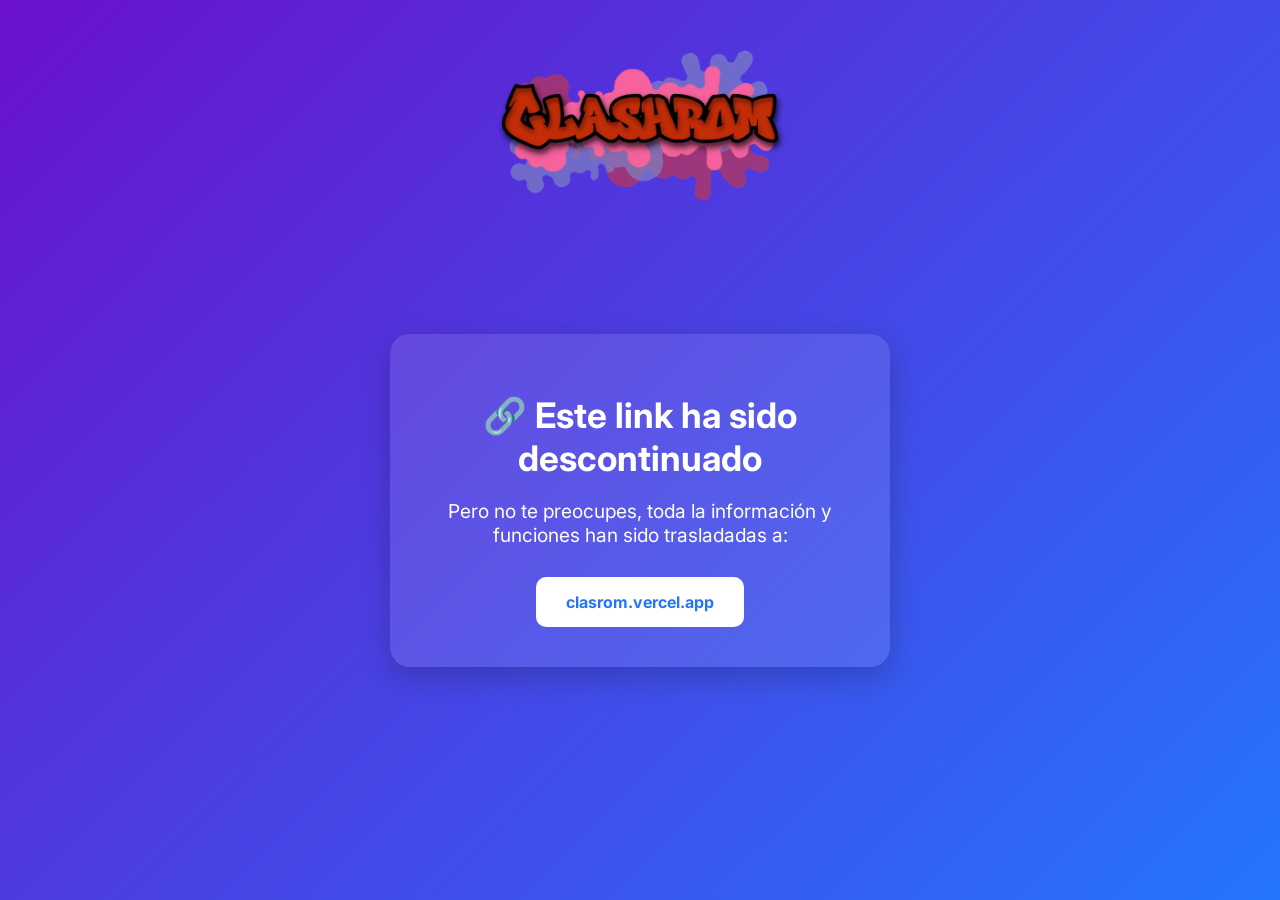
==== commit 6ba20a19: "Rename des.html to index.html" ====
--- a/index.html
+++ b/index.html
@@ -1,858 +1,93 @@
-    <!-- SE QUE LO ESTAS LEYENDO -> AQUI MERX ÃÂÃÂ°ÃÂÃÂÃÂÃÂÃÂÃÂ
-        si lo disfrutas apoyame desde: github.com/clasrom/clasrom.github.io :)
-        intentando hacer que?
-        anda quita esto
-    -->
 <!DOCTYPE html>
 <html lang="es">
 <head>
-  <meta charset="UTF-8" />
-  <meta name="viewport" content="width=device-width, initial-scale=1.0"/>
-  <title>Classroom</title>
-  <meta name="description" content="mejor web para jugar en clase, no historial registrado, +100 apps.">
-  <meta name="keywords" content="clashrom, clasrom, jugar en clase, unbloqued, web jugar desbloqueada, Merx, Merks">
-  <link rel="icon" href="https://ssl.gstatic.com/classroom/favicon.png" type="image/png">
-  <link href="https://fonts.googleapis.com/css2?family=Montserrat:wght@700&display=swap" rel="stylesheet">
-  <link rel="stylesheet" href="style.css">
-  <link rel="stylesheet" href="style2.css">
-  <link rel="stylesheet" href="overlay.css">
-  <link rel="preconnect" href="https://fonts.googleapis.com">
-  <link rel="preconnect" href="https://fonts.gstatic.com" crossorigin>
-  <link href="https://fonts.googleapis.com/css2?family=Archivo+Black&display=swap" rel="stylesheet">
-  <link
-    rel="stylesheet"
-    href="https://cdnjs.cloudflare.com/ajax/libs/animate.css/4.1.1/animate.min.css"
-  />
-  <link rel="stylesheet" href="https://fonts.googleapis.com/css2?family=Material+Symbols+Outlined:opsz,wght,FILL,GRAD@20..48,100..700,0..1,-50..200&icon_names=search" />
-  <link rel="preconnect" href="https://fonts.gstatic.com" crossorigin>
-  <link href="https://fonts.googleapis.com/css2?family=Bangers&display=swap" rel="stylesheet">
+  <meta charset="UTF-8">
+  <meta name="viewport" content="width=device-width, initial-scale=1.0">
+  <title>Link Descontinuado</title>
+  <link href="https://fonts.googleapis.com/css2?family=Inter:wght@400;700&display=swap" rel="stylesheet">
+  <style>
+    * {
+      box-sizing: border-box;
+      margin: 0;
+      padding: 0;
+      font-family: 'Inter', sans-serif;
+    }
+
+    body {
+      height: 100vh;
+      display: flex;
+      align-items: center;
+      justify-content: center;
+      background: linear-gradient(135deg, #6a11cb, #2575fc);
+      color: white;
+      text-align: center;
+      padding: 20px;
+      position: relative;
+    }
+
+    .container {
+      background: rgba(255, 255, 255, 0.1);
+      padding: 40px 40px 40px 40px;
+      top: 50px;
+      border-radius: 20px;
+      box-shadow: 0 10px 30px rgba(0,0,0,0.2);
+      max-width: 500px;
+      width: 100%;
+      position: relative;
+      z-index: 1;
+      animation: fadeIn 1.5s ease forwards;
+    }
+
+    .logo {
+      width: 300px;
+      max-width: 80%;
+      position: absolute;
+      top: 20px; /* mitad de la altura para que flote encima */
+      left: 50%;
+      transform: translateX(-50%);
+      border-radius: 20px;
+      z-index: 2;
+    }
+
+    h1 {
+      font-size: 2.2rem;
+      margin-bottom: 20px;
+      margin-top: 20px;
+    }
+
+    p {
+      font-size: 1.2rem;
+      margin-bottom: 30px;
+    }
+
+    a {
+      display: inline-block;
+      background-color: #fff;
+      color: #2575fc;
+      font-weight: 700;
+      padding: 15px 30px;
+      border-radius: 10px;
+      text-decoration: none;
+      transition: transform 0.3s, background-color 0.3s;
+    }
+
+    a:hover {
+      background-color: #e0e0e0;
+      transform: scale(1.05);
+    }
+
+    @keyframes fadeIn {
+      0% { opacity: 0; transform: translateY(-20px);}
+      100% { opacity: 1; transform: translateY(0);}
+    }
+  </style>
 </head>
 <body>
-  <div id="adblock-overlay">
-    <div  id="adblock-box">
-      <h2>Bloqueador de anuncios detectado</h2>
-      <p>Debes desactivarlo para continuar. Una vez desactivado, pulsa el botÃÂÃÂÃÂÃÂ³n:</p>
-      <button id="adblock-continue" class="adblock-btn">He desactivado el bloqueador ÃÂÃÂ¢ÃÂÃÂÃÂÃÂ continuar</button>
-      <button id="adblock-instructions" class="adblock-btn secondary">ÃÂÃÂÃÂÃÂ¿CÃÂÃÂÃÂÃÂ³mo desactivar?</button>
+  <img src="images/clashrom.png" alt="Clashrom Logo" class="logo">
+  <div class="container">
+    <h1>🔗 Este link ha sido descontinuado</h1>
+    <p>Pero no te preocupes, toda la información y funciones han sido trasladadas a:</p>
+    <a href="https://clasrom.vercel.app" target="_blank">clasrom.vercel.app</a>
   </div>
-  </div>
-  <div id="offlineBanner" class="animate__animated animate__bounce" style="display:none; position:fixed; top:0; width:100%; text-align:center; background:#ff4d4d; color:white; padding:8px; z-index:9999;">
-  ÃÂÃÂ¢ÃÂÃÂÃÂÃÂ  Sin conexiÃÂÃÂÃÂÃÂ³n. Algunas funciones pueden no funcionar.
-  </div>
-
-  <!-- Imagen fullscreen -->
-  <img id="fullscreenImage" class="fullscreen-img" src="images/screen1.jpg" alt="Pantalla completa" />
-
-  <!-- TABLÃÂÃÂÃÂÃÂN DE NOVEDADES (por debajo de fullscreen, z-index menor) -->
-  <div id="novedades-modal" style="display:none;">
-    <div id="novedades-box">
-      <h2>Novedades</h2>
-      <div id="novedades-content"></div>
-      <button id="novedades-vale">Vale</button>
-    </div>
-  </div>
-
-  <!-- NUEVO: Botonera vertical y menu hamburguesa a la izquierda -->
-  <div class="menu-hamburguesa-container">
-    <!-- BotÃÂÃÂÃÂÃÂ³n hamburguesa -->
-    <button id="hamburguesaBtn" class="menu-hamburguesa-btn" title="Mostrar menu">
-      <span style="font-size:40px;">&#9776;</span>
-    </button>
-    <!-- Panel botones verticales -->
-    <div id="panelBotones" class="botones-panel">
-      <!-- BotÃÂÃÂÃÂÃÂ³n Ajustes -->
-      <button id="toggleSettings" class="boton-ajuste-vertical">
-        <span class="ajustes-text">Ajustes</span>
-      </button>
-      <!-- BotÃÂÃÂÃÂÃÂ³n de pÃÂÃÂÃÂÃÂ¡nico -->
-      <button id="classroomRedirectBtn" class="boton-ajuste-vertical" title="Boton de panico, Ir a Google Classroom">
-        <span style="font-size:1.15em;">terminos y condiciones</span>
-        <span style="margin-left:4px;">Classroom</span>
-      </button>
-      <!-- BotÃÂÃÂÃÂÃÂ³n TÃÂÃÂÃÂÃÂ©rminos y condiciones -->
-      <button id="tyc" class="boton-ajuste-vertical" title="TÃÂÃÂÃÂÃÂ©rminos y condiciones">
-        <span style="font-size:1.15em;">-?-</span>
-        <span style="margin-left:4px;">TÃÂÃÂÃÂÃÂ©rminos</span>
-      </button>
-    </div>
-  </div>
-
-  <!-- Panel de Ajustes centrado -->
-  <div class="settings" id="settingsPanel">
-    <div class="settings-row">
-      <label for="colorPicker" style="color:white;">Color de fondo:</label>
-      <input type="color" id="colorPicker" name="colorPicker" value="#0f0c29" style="width: 40px; height: 40px; border: none; background: none;">
-      <button class="settings-buttons" class="default-btn" type="button" onclick="resetColor()">Default</button>
-    </div>
-    <div class="settings-row">
-      <input id="titleInput" type="text" placeholder="Nuevo tÃÂÃÂÃÂÃÂ­tulo de pestaÃÂÃÂÃÂÃÂ±a">
-      <button class="settings-buttons" class="default-btn" type="button" onclick="setDefaultTitle()">Default</button>
-    </div>
-    <div class="settings-row">
-      <input id="imageInput" type="text" placeholder="URL nueva imagen fullscreen">
-      <button class="default-btn" type="button" onclick="setDefaultImage()">Default</button>
-    </div>
-    <div class="settings-row">
-      <input id="iconInput" type="text" placeholder="URL nueva icono">
-      <button class="default-btn-icon" type="button" onclick="setDefaultImage()">Default</button>
-    </div>
-    <div class="screens-menu">
-    <button class="images-rows">
-      <img class="images-sett" src="images/screen1.jpg" alt="tutoria">
-    </button>
-    <button class="images-rows">
-      <img class="images-sett" src="images/screen2.jpg" alt="educacion fisica">
-    </button>
-    <button class="images-rows">
-      <img class="images-sett" src="images/screen3.jpg" alt="musica">
-    </button>
-    <button class="images-rows">
-      <img class="images-sett" src="images/screen4.png" alt="organizacion_denegado">
-    </button>
-    </div>
-    <div class="screens-menu"> 
-      <button class="images-rows">
-        <img class="images-sett" src="images/screen5.jpg" alt="lengua">
-      </button>
-      <button class="images-rows">
-        <img class="images-sett" src="images/screen6.png" alt="tarea1">
-      </button>
-      <button class="images-rows">
-        <img class="images-sett" src="images/screen7.png" alt="chrome">
-      </button>
-      <button class="images-rows">
-        <img class="images-sett" src="images/screen8.png" alt="documento">
-      </button>
-    </div>
-    <div class="settings-row">
-      <button class="settings-buttons" class="aboutblank-btn" type="button" onclick="openAboutBlankIframe()">about:blank</button>
-    </div>
-    <button class="settings-buttons" id="applyBtn" onclick="applySettings()">Aplicar</button>
-  </div>
-
-  <!-- Sentinela para IntersectionObserver -->
-  <div id="buscador-sentinela" style="height:1px;"></div>
-  <!-- Barra de bÃÂÃÂÃÂÃÂºsqueda de botones -->
-  <div id="buscador-contenedor">
-    <input id="buscador-menu" type="text" placeholder="Buscar app">
-    <span class="material-symbols-outlined">search</span>
-    <!-- NUEVO: Imagen a la derecha del buscador, mÃÂÃÂÃÂÃÂ¡s grande y sin fondo -->
-    <img id="buscador-logo-img" src="https://i.postimg.cc/RZHbrftp/clashrom.png" alt="clashrom logo">
-    <p id="version">version 1.0
-      MEGA update
-    </p>
-  </div>
-  <div id="resultados-busqueda" style="display:none;"></div>
-
-  <!-- MENU COMPLETO (no se omite nada) -->
-    <!-- RECUADRO RECOMENDADOS -->
-  <div id="menu">
-    <div id="recomendados-wrapper" class="menu-buttons-row-wrapper recomendados-row-wrapper">
-      <div class="recomendados-title">RECOMENDADO</div>
-        <button class="carousel-arrow left" id="reco-arrow-left" onclick="scrollRow('reco', -1)" aria-label="Izquierda">
-          <svg viewBox="0 0 48 48"><polyline points="32,12 16,24 32,36" stroke-linecap="round" stroke-linejoin="round"/></svg>
-        </button>
-      <div class="recomendados-row">
-        <button class="menu-button" onclick="abrirEnIframe('https://landon.ryuflowing.org/games/badpiggies/index.html')">
-          <img src="https://is1-ssl.mzstatic.com/image/thumb/Purple211/v4/86/f2/d0/86f2d00b-a564-747c-b5ad-934d9c417e0c/AppIcon-0-0-1x_U007emarketing-0-7-0-0-85-220.png/1200x630wa.png" alt="bad piggies">
-        </button>
-        <button class="menu-button" onclick="abrirEnIframe('https://hqz.litesa.com/assets/g/81.html')">
-          <img src="https://www.vanas.us/images/blog/why-the-video-game-geometry-dash-is-so-popular.jpg" alt="geometrydash">
-        </button>
-        <button class="menu-button" onclick="abrirEnIframe('https://landon.ryuflowing.org/games/balatro/index.html')">
-          <img src="https://www.nintendo.com/eu/media/images/10_share_images/games_15/nintendo_switch_download_software_1/2x1_NSwitchDS_Balatro.jpg" alt="balatro">
-        </button>
-        <button class="menu-button" onclick="abrirEnIframe('https://www.easemate.ai/webapp/chat?from=ai-chat')">
-          <img src="https://tagshop.ai/blog/wp-content/uploads/2025/10/Image-to-video-converters--1024x538.png" alt="ia">
-        </button>
-      </div>
-      <button class="carousel-arrow right" id="reco-arrow-right" onclick="scrollRow('reco', 1)" aria-label="Derecha">
-        <svg viewBox="0 0 48 48"><polyline points="16,12 32,24 16,36" stroke-linecap="round" stroke-linejoin="round"/></svg>
-      </button>
-    </div>    
-    <!-- SecciÃÂÃÂÃÂÃÂ³n Entretenimiento -->
-    <div style="display: flex; flex-direction: column; align-items: flex-start;">
-      <!-- Flecha expandible a la izquierda -->
-          <button class="expand-arrow" id="ent-expand-arrow" aria-label="Expandir">
-            <svg class="expand-triangle" viewBox="0 0 24 24" width="28" height="28">
-              <polygon points="12,18 4,6 20,6" fill="white"/>
-          </svg>
-        </button>
-      <div class="section-title">Entretenimiento</div>
-      <div class="menu-buttons-row-wrapper">
-        <button class="carousel-arrow left" id="ent-arrow-left" onclick="scrollRow('ent', -1)" aria-label="Izquierda">
-          <svg viewBox="0 0 48 48"><polyline points="32,12 16,24 32,36" stroke-linecap="round" stroke-linejoin="round"/></svg>
-        </button>
-        <div class="menu-buttons-row" id="ent-row">
-          <button class="menu-button" onclick="abrirEnIframe('netflix.html')">
-            <img src="https://encrypted-tbn0.gstatic.com/images?q=tbn:ANd9GcSmUo2nZHDQPSF3vGwsETiT4uMNmMr4RmCIIg&s" alt="netflix">
-          </button>
-          <button class="menu-button" onclick="abrirEnIframe('https://studywith-vcsa.ploteando.com/static/google-embed.html#https://youtube.com')">
-            <img src="https://brandemia.org/contenido/subidas/2017/10/logo_youtube-1-960x640.jpg" alt="youTube">
-          </button>
-          <button class="menu-button" onclick="abrirEnIframe('https://studywith-vcsa.ploteando.com/static/google-embed.html#https://www.tiktok.com')">
-            <img src="https://encrypted-tbn0.gstatic.com/images?q=tbn:ANd9GcQudmmnH6IynuZcjbVj2yD7uHYDMHwqnc9QBQ&s" alt="tiktok">
-          </button>
-          <button class="menu-button" onclick="abrirEnIframe('https://studywith-vcsa.ploteando.com/static/google-embed.html#https://www.instagram.com/')">
-            <img src="https://www.trecebits.com/wp-content/uploads/2022/05/Instagram-nuevo-logo.jpg.webp" alt="instagram">
-          </button>
-          <button class="menu-button" onclick="abrirEnIframe('https://pelikula.es/')">
-            <img src="images/pelikulas.png" alt="pelikulas">
-          </button>
-          <button class="menu-button" onclick="abrirEnIframe('https://www.aragontelevision.es/')">
-            <img src="https://www.aragontelevision.es/_archivos/imagenes/imagen-grafica_55197_grande.jpg" alt="aragontv">
-          </button>
-          <button class="menu-button" onclick="abrirEnIframe('https://www.rtve.es/play/')">
-            <img src="https://img.rtve.es/imagenes/rtve-play/01764256179892.jpg" alt="rtve">
-          </button>
-          <button class="menu-button" onclick="abrirEnIframe('twich.html')">
-            <img src="https://platform.theverge.com/wp-content/uploads/sites/2/chorus/uploads/chorus_asset/file/19234617/01_Twitch_Logo.jpg?quality=90&strip=all&crop=0,0,100,100" alt="Twich">
-          </button>
-          <button class="menu-button" onclick="abrirEnIframe('https://pluto.tv/es/')">
-            <img src="https://play-lh.googleusercontent.com/uYuzRkAmitXSVzx5J3zKJR3WlYKbMr6kffslwSxLiWWGgUIUm6kFB2ZeEjFJLclIZxox=w240-h480-rw" alt="plutotv">
-          </button>
-          <button class="menu-button" onclick="abrirEnIframe('https://www.myinstants.com/en/index/es/')">
-            <img src="https://images.imyfone.com/filme/assets/article/intro-of-myinstants-soundboard.jpg" alt="Chat">
-          </button>
-          <button class="menu-button" onclick="abrirEnIframe('https://librefutboltv.su/')">
-            <img src="https://i.ytimg.com/vi/zWzGNvBfaw4/hqdefault.jpg" alt="LibreFutbolTV">
-          </button>
-          <button class="menu-button" onclick="abrirEnIframe('https://sporticos.com/es/league/espana/laliga')">
-            <img src="https://encrypted-tbn0.gstatic.com/images?q=tbn:ANd9GcQqMKSC_10hSBhNYjcdYI2XQ8d2tMU-3N7cwA&s" alt="sporticos">
-          </button>
-          <button class="menu-button" onclick="abrirEnIframe('https://seriesflix.golf/serie/la-isla-de-las-tentaciones/')">
-            <img src="https://album.mediaset.es/eimg/2025/04/30/lidlt-logo_d5e7.jpg?w=1200" alt="isla">
-          </button>
-          <!-- NUEVO BOTÃÂÃÂÃÂÃÂN OMEGLE -->
-          <button class="menu-button" onclick="abrirEnIframe('https://ome.tv')">
-            <img src="https://play-lh.googleusercontent.com/dqXfJhXmJRvQNU-6ExVKC1QchVfscm1VpmZO16IAjAF0eN6YwWIUjdOSPSdBgK1gRQ" alt="omegle">
-          </button>
-        </div>
-        <button class="carousel-arrow right" id="ent-arrow-right" onclick="scrollRow('ent', 1)" aria-label="Derecha">
-          <svg viewBox="0 0 48 48"><polyline points="16,12 32,24 16,36" stroke-linecap="round" stroke-linejoin="round"/></svg>
-        </button>
-      </div>
-    </div>
-    <!-- SecciÃÂÃÂÃÂÃÂ³n Juegos -->
-    <div style="display: flex; flex-direction: column; align-items: flex-start;">
-            <!-- Flecha expandible a la izquierda -->
-          <button class="expand-arrow" id="juegos-expand-arrow" aria-label="Expandir">
-            <svg class="expand-triangle" viewBox="0 0 24 24" width="28" height="28">
-              <polygon points="12,18 4,6 20,6" fill="white"/>
-          </svg>
-        </button>
-      <div class="section-title">Juegos</div>
-      <div class="menu-buttons-row-wrapper">
-        <button class="carousel-arrow left" id="juegos-arrow-left" onclick="scrollRow('juegos', -1)" aria-label="Izquierda">
-          <svg viewBox="0 0 48 48"><polyline points="32,12 16,24 32,36" stroke-linecap="round" stroke-linejoin="round"/></svg>
-        </button>
-        <div class="menu-buttons-row" id="juegos-row">
-          <button class="menu-button" id="crazygames-btn">
-            <img src="https://artoonsolutions.com/wp-content/uploads/2023/12/ICON-IMAGE-03.png" alt="CrazyGames Aleatorio">
-          </button>
-          <button class="menu-button" id="poki-btn">
-            <img src="https://cloudfront-us-east-1.images.arcpublishing.com/semana/N6XRSIKBGFH6FNS6PYHKBM5W3Q.jpg" alt="Poki Aleatorio">
-          </button>
-          <button class="menu-button" onclick="abrirEnIframe('eldardo.html')">
-            <img src="https://i.postimg.cc/15Hdb03C/Proyecto-nuevo-(2).png" alt="eldardo">
-          </button>
-          <!-- NUEVO itch.io -->
-          <button class="menu-button" onclick="abrirEnIframe('https://studywith-vcsa.ploteando.com/static/google-embed.html#https://itch.io/')">
-            <img src="https://encrypted-tbn0.gstatic.com/images?q=tbn:ANd9GcTYtrtEupg1dbWrMlm-E7VcVnfs0SOJj-UDjQ&s" alt="itch.io">
-          </button>
-          <!-- NUEVO BOTÃÂÃÂÃÂÃÂN GEFORCE NOW -->
-          <button class="menu-button" onclick="abrirEnIframe('https://definitelyscience.com/class/GeForce-Now/')">
-            <img src="https://static1.xdaimages.com/wordpress/wp-content/uploads/2020/02/nvidia-geforce-now.jpg" alt="GeForce NOW">
-          </button>
-          <!-- juegos -->
-          <!-- NUEVO clashroyale -->
-          <button class="menu-button" onclick="abrirEnIframe('clash_royale.html')">
-            <img src="https://lh6.googleusercontent.com/proxy/3doA2peWtWGF1OZ74r30wweEU2AE9lm1D8QYOJyrlZj59TsuEDKF8NaxwHUiTgiIslR8desTF-QM9qRxL3XWvn_0dD1T5bpeEvi1o3yhADB0TXkTnBU7oFsPA0Q" alt="clash">
-          </button>
-          <!-- NUEVO R E P O -->
-          <button class="menu-button" onclick="abrirEnIframe('https://publishers.odoobooks.com/games/repo/')">
-            <img src="https://shared.fastly.steamstatic.com/store_item_assets/steam/apps/3241660/2cff5912c1add2e009eb1c1c630a47ac06cb81a1/capsule_616x353.jpg?t=1765552338" alt="repo">
-          </button>
-          <!-- NUEVO cuphead -->
-          <button class="menu-button" onclick="abrirEnIframe('https://landon.ryuflowing.org/games/Cuphead/index.html')">
-            <img src="https://encrypted-tbn0.gstatic.com/images?q=tbn:ANd9GcRITy0XknZkU7pUEdJabfv60xYjXt1rcNQ4jA&s" alt="cuphead">
-          </button>
-          <!-- NUEVO angrybirds -->
-          <button class="menu-button" onclick="abrirEnIframe('https://landon.ryuflowing.org/gamefile/Angrybirds.html')">
-            <img src="https://is1-ssl.mzstatic.com/image/thumb/PurpleSource221/v4/bd/40/51/bd405157-e3f5-55ac-715a-00761323347a/Placeholder.mill/1200x630wa.jpg" alt="angrybirds">
-          </button>
-          <!-- NUEVO bad piggies -->
-          <button class="menu-button" onclick="abrirEnIframe('https://landon.ryuflowing.org/games/badpiggies/index.html')">
-            <img src="https://is1-ssl.mzstatic.com/image/thumb/Purple211/v4/86/f2/d0/86f2d00b-a564-747c-b5ad-934d9c417e0c/AppIcon-0-0-1x_U007emarketing-0-7-0-0-85-220.png/1200x630wa.png" alt="bad piggies">
-          </button>
-          <!-- NUEVO amanda -->
-          <button class="menu-button" onclick="abrirEnIframe('https://landon.ryuflowing.org/games/amanda-the-adventurer/index.html')">
-            <img src="https://www.nintendo.com/eu/media/images/10_share_images/games_15/nintendo_switch_download_software_1/2x1_NSwitchDS_AmandaTheAdventurer.jpg" alt="amanda">
-          </button>
-          <!-- NUEVO balatro -->
-          <button class="menu-button" onclick="abrirEnIframe('https://landon.ryuflowing.org/games/balatro/index.html')">
-            <img src="https://www.nintendo.com/eu/media/images/10_share_images/games_15/nintendo_switch_download_software_1/2x1_NSwitchDS_Balatro.jpg" alt="balatro">
-          </button>
-          <!-- NUEVO buckshot -->
-          <button class="menu-button" onclick="abrirEnIframe('https://landon.ryuflowing.org/games/buckshot/index.html')">
-            <img src="https://images.g2a.com/470x276/1x1x0/buckshot-roulette-pc-steam-gift-europe-i10000504233005/93461eba6c2f4fa78a0edd87" alt="buckshot">
-          </button>
-          <!-- NUEVO milkman -->
-          <button class="menu-button" onclick="abrirEnIframe('https://landon.ryuflowing.org/games/milk/index.html')">
-            <img src="https://i.postimg.cc/FKndqHtx/milkman.jpg" alt="milkman">
-          </button>
-          <!-- NUEVO raft -->
-          <button class="menu-button" onclick="abrirEnIframe('https://landon.ryuflowing.org/games/raft/index.html')">
-            <img src="https://mmos.com/wp-content/uploads/2022/06/raft-the-final-chapter-logo-key-art.jpg" alt="raft">
-          </button>
-          <!-- NUEVO animal crossing -->
-          <button class="menu-button" onclick="abrirEnIframe('https://login.quiz-me.org/stuff/selfhosted/mexiisamonkey/acww.html')">
-            <img src="https://i.pinimg.com/736x/a5/9b/81/a59b8105d3eef8dafb11ced6e6a4a3ef.jpg" alt="animal crossing">
-          </button>
-          <!-- NUEVO people playground -->
-          <button class="menu-button" onclick="abrirEnIframe('https://landon.ryuflowing.org/games/PPG/index.html')">
-            <img src="https://assets-prd.ignimgs.com/2023/07/30/people-1690697393849.jpg" alt="people playground">
-          </button>
-          <!-- NUEVO getting over it -->
-          <button class="menu-button" onclick="abrirEnIframe('https://landon.ryuflowing.org/gamefile/goi.html')">
-            <img src="https://i.ytimg.com/vi/yQar_roDqEU/hq720.jpg?sqp=-oaymwEhCK4FEIIDSFryq4qpAxMIARUAAAAAGAElAADIQj0AgKJD&rs=AOn4CLDfAQSzNAfjFWUQ4kLyKmSL3F0Xig" alt="getting over it">
-          </button>
-          <!-- NUEVO five nights at freddy 1 -->
-          <button class="menu-button" onclick="abrirEnIframe('https://landon.ryuflowing.org/games/fnaf/index.html')">
-            <img src="https://img.itch.zone/aW1nLzg2ODIyNzkuanBn/original/KfGk3R.jpg" alt="five nights at freddy">
-          </button>
-          <!-- NUEVO five nights at freddy 2 -->
-          <button class="menu-button" onclick="abrirEnIframe('https://landon.ryuflowing.org/games/2/index.html')">
-            <img src="https://m.media-amazon.com/images/I/71IFsJ3lEjL.jpg" alt="five nights at freddy 2">
-          </button>
-          <!-- NUEVO five nights at freddy 3 -->
-          <button class="menu-button" onclick="abrirEnIframe('https://landon.ryuflowing.org/games/3/index.html')">
-            <img src="https://m.media-amazon.com/images/I/71Pib7x9NbL.jpg" alt="five nights at freddy 3">
-          </button>
-          <!-- NUEVO five nights at freddy 4 -->
-          <button class="menu-button" onclick="abrirEnIframe('https://landon.ryuflowing.org/games/4/index.html')">
-            <img src="https://m.media-amazon.com/images/I/81AE4nV6jgL.png" alt="five nights at freddy 4">
-          </button>
-          <!-- NUEVO five nights at freddy 5 -->
-          <button class="menu-button" onclick="abrirEnIframe('https://landon.ryuflowing.org/gamefile/fnafs.html')">
-            <img src="https://upload.wikimedia.org/wikipedia/en/6/69/Five_Nights_at_Freddy%27s-Sister_Location.jpg" alt="five nights at freddy sister location">
-          </button>
-          <!-- NUEVO people five nights at epsein -->
-          <button class="menu-button" onclick="abrirEnIframe('https://landon.ryuflowing.org/gamefile/fnae.html')">
-            <img src="https://i.postimg.cc/zf6jd55F/epss.jpg" alt="five nights at epstein">
-          </button>
-          <!-- NUEVO minecraft 1.12.2-->
-          <button class="menu-button" onclick="abrirEnIframe('eagler.html')">
-            <img src="https://i.postimg.cc/DwnWb8V4/1-12-2.jpg" alt="minecraft 1.12.2">
-          </button>
-          <!-- NUEVO minecraft 1.8.8-->
-          <button class="menu-button" onclick="abrirEnIframe('https://eaglercraft.q13x.com/1.8.8/wasm/?retina=true')">
-            <img src="https://i.postimg.cc/Pfvvggz3/1-8-8.jpg" alt="minecraft 1.8.8">
-          </button>
-          <!-- NUEVO minecraft loopcraft-->
-          <button class="menu-button" onclick="abrirEnIframe('https://www.craftingloop.com/')">
-            <img src="https://shared.fastly.steamstatic.com/store_item_assets/steam/apps/871160/header.jpg?t=1697610568" alt="minecraft loopcraft">
-          </button>
-          <!-- NUEVO plants -->
-          <button class="menu-button" onclick="abrirEnIframe('https://db.duck.quackprep.com/html/pvz/index.html')">
-            <img src="https://m.media-amazon.com/images/I/81nvswO0GIL.png" alt="plantsvszombies">
-          </button>
-          <!-- NUEVO blumgi racers -->
-          <button class="menu-button" onclick="abrirEnIframe('https://snakeiogames.github.io/blumgi_racers/')">
-            <img src="https://cdn-1.webcatalog.io/catalog/poki-blumgi-racers/poki-blumgi-racers-social-preview.png?v=1725318169101" alt="blumgiracers">
-          </button>
-          <!-- NUEVO blumgi soccer -->
-          <button class="menu-button" onclick="abrirEnIframe('https://frivez.com/games/blumgi-soccer/index.html')">
-            <img src="https://basketrandom.io/data/image/game/blumgi-soccer1.jpg" alt="blumgisoccer">
-          </button>
-          <!-- NUEVO press under pressure -->
-          <button class="menu-button" onclick="abrirEnIframe('https://gfile.pages.dev/pressing/')">
-            <img src="https://pressingunderpressure.com/pressing-under-pressure1.png" alt="pressing">
-          </button>
-          <!-- NUEVO santa tracker -->
-          <button class="menu-button" onclick="abrirEnIframe('https://santatracker.google.com/intl/es/')">
-            <img src="https://i.blogs.es/7de744/santa-tracker/840_560.png" alt="santatracker">
-          </button>
-          <!-- NUEVO sandboxels -->
-          <button class="menu-button" onclick="abrirEnIframe('https://landon.ryuflowing.org/gamefile/Sandboxels.html')">
-            <img src="https://i.ytimg.com/vi/1ksDIxTSVi8/maxresdefault.jpg" alt="sandboxels">
-          </button>
-          <!-- NUEVO pako highway -->
-          <button class="menu-button" onclick="abrirEnIframe('https://pakohighway.online/')">
-            <img src="https://games.lol/wp-content/uploads/2022/10/pako-highway-pc-full-version.jpg" alt="pako">
-          </button>
-          <!-- NUEVO grow a garden -->
-          <button class="menu-button" onclick="abrirEnIframe('https://growden.io/')">
-            <img src="https://dqy38fnwh4fqs.cloudfront.net/UHGNQ8EKADMMQGBH8GG8RRE7LMMA/projects/growden-io-game5a9c2eb3-94d2-4559-b719-5a500381842d" alt="growden">
-          </button>
-          <!-- NUEVO grow a dadish -->
-          <button class="menu-button" onclick="abrirEnIframe('https://landon.ryuflowing.org/gamefile/dadish.html')">
-            <img src="https://www.nintendo.com/eu/media/images/10_share_images/games_15/nintendo_switch_download_software_1/H2x1_NSwitchDS_Dadish_image1600w.jpg" alt="dadish">
-          </button>
-          <!-- NUEVO idle ants -->
-          <button class="menu-button" onclick="abrirEnIframe('https://db.duckmath.org/html/idle_ants/index.html')">
-            <img src="https://is1-ssl.mzstatic.com/image/thumb/Purple221/v4/46/d8/32/46d83205-ef39-bf24-d2c0-b73133ed5174/AppIcon-1x_U007emarketing-0-8-0-85-220-0.png/1200x630wa.jpg" alt="idle ants">
-          </button>
-          <!-- NUEVO ragdol archers -->
-          <button class="menu-button" onclick="abrirEnIframe('https://landon.ryuflowing.org/games/ragdoll-archers/index.html')">
-            <img src="https://i0.wp.com/diva-magazine.com/wp-content/uploads/2025/12/ragdoll-archers-banner2.jpg?fit=1022%2C553&ssl=1&w=640" alt="ragdoll archers">
-          </button>
-          <!-- NUEVO lordz.io -->
-          <button class="menu-button" onclick="abrirEnIframe('https://lordz.io/')">
-            <img src="https://cdn.titotu.io/images/games/lordz-io-1280x720.jpg" alt="lordz.io">
-          </button>
-          <!-- NUEVO level devil -->
-          <button class="menu-button" onclick="abrirEnIframe('https://leveldevil2.com/es/')">
-            <img src="https://i0.wp.com/www.rectifygaming.com/wp-content/uploads/2025/04/Screenshot-2025-04-01-at-7.57.53%E2%80%AFPM.png?fit=2553%2C1429&ssl=1" alt="level evil">
-          </button>
-          <!-- NUEVO bitlife -->
-          <button class="menu-button" onclick="abrirEnIframe('https://mountain658.github.io/g/bitlife/index.html')">
-            <img src="https://m.media-amazon.com/images/M/MV5BODk0MjU3YzktNTBhYy00M2NhLThjYWYtZTIwYWEwYjdiNThhXkEyXkFqcGc@._V1_FMjpg_UX1000_.jpg" alt="bitlife">
-          </button>
-          <!-- NUEVO stickman hook -->
-          <button class="menu-button" onclick="abrirEnIframe('https://stickmanhookgame.org/')">
-            <img src="https://stickhook.io/data/image/game/stick-hook-game1.png" alt="stickmanhook">
-          </button>
-          <!-- NUEVO block blast -->
-          <button class="menu-button" onclick="abrirEnIframe('https://db2.duckmath.org/2024/unity3/block-blast/index.html')">
-            <img src="https://r.res.easebar.com/pic/20250403/7ff570c1-05ff-4c27-8c4e-718aeefc1a84.png" alt="blockblast">
-          </button>
-          <!-- NUEVO appleworm -->
-          <button class="menu-button" onclick="abrirEnIframe('https://appleworm.io/')">
-            <img src="https://i.ytimg.com/vi/aaiLZCEphcY/hq720.jpg?sqp=-oaymwEhCK4FEIIDSFryq4qpAxMIARUAAAAAGAElAADIQj0AgKJD&rs=AOn4CLA4hoh_iS6l9wNVSAXUa-o3TCdhKg" alt="appleworm">
-          </button>
-          <!-- NUEVO super liquid football -->
-          <button class="menu-button" onclick="abrirEnIframe('https://super-liquid-soccer.com/')">
-            <img src="https://img.poki-cdn.com/cdn-cgi/image/q=78,scq=50,width=1200,height=1200,fit=cover,f=png/6ed4fe5c596152a83c39b738e8ac379d/super-liquid-soccer.png" alt="football">
-          </button>
-          <!-- NUEVO snowball .io -->
-          <button class="menu-button" onclick="abrirEnIframe('https://script.google.com/macros/s/AKfycbxa3OjBw8KWer3YhEXl1wxoe1uQKNo-wgGuqPO3NTndX566TTs10-ioXopEPitTvE-B/exec')">
-            <img src="https://static.keygames.com/9/113629/96188/672x448/snowballio.webp" alt="snowball.io">
-          </button>
-          <!-- NUEVO smashkarts -->
-          <button class="menu-button" onclick="abrirEnIframe('https://smashkarts.io/')">
-            <img src="https://i.ytimg.com/vi/ZwWpe5-SMiM/maxresdefault.jpg" alt="smashkarts">
-          </button>
-          <!-- NUEVO rocketgoal -->
-          <button class="menu-button" onclick="abrirEnIframe('https://rocketgoal.io/')">
-            <img src="https://game.cartoongames.io/upload/20251206/rocket-goal_w300.webp" alt="rocketgoal">
-          </button>
-          <!-- NUEVO rocketbot -->
-          <button class="menu-button" onclick="abrirEnIframe('https://rocketbotroyale2.winterpixel.io/')">
-            <img src="https://imgs.crazygames.com/games/rocket-bot-royale/cover_16x9-1732723484943.png?metadata=none&quality=60&height=4436" alt="rocketbot">
-          </button>
-          <!-- NUEVO polytrack -->
-          <button class="menu-button" onclick="abrirEnIframe('https://db.duckmath.org/html/polytrack/index.html')">
-            <img src="https://polytrackgames.io/uploads/2025/8/polytrack.webp" alt="polytrack">
-          </button>
-          <!-- NUEVO kartbros -->
-          <button class="menu-button" onclick="abrirEnIframe('https://kartbros.io/')">
-            <img src="https://store-images.s-microsoft.com/image/apps.45142.14077711198622072.87de44b8-a3b1-4457-9a12-07ae7d1d2d1d.fc852965-177e-4ff6-8b70-39285d803332?h=1280" alt="kartbros">
-          </button>
-          <!-- NUEVO moto x3m -->
-          <button class="menu-button" onclick="abrirEnIframe('https://www.friv.com/z/games/motox3m/game.html')">
-            <img src="https://assets.misjuegos.com/0/24330/78577/672x448/moto-x3m.webp" alt="motox3m">
-          </button>
-          <!-- NUEVO lostgamer -->
-          <button class="menu-button" onclick="abrirEnIframe('https://lostgamer.io/')">
-            <img src="https://cdn-1.webcatalog.io/catalog/lostgamer-io/lostgamer-io-social-preview.png?v=1714780801899" alt="lostgamer">
-          </button>
-          <!-- NUEVO slowroads -->
-          <button class="menu-button" onclick="abrirEnIframe('https://slowroads.io/')">
-            <img src="https://cdn.arstechnica.net/wp-content/uploads/2022/10/slowroads_hero_1.jpg" alt="slowroads">
-          </button>
-          <!-- NUEVO survival games -->
-          <button class="menu-button" onclick="abrirEnIframe('https://survival-race.io/survival-race.embed')">
-            <img src="https://survival-race.io/data/image/play-survival-race-game2.png" alt="survivalgames">
-          </button>
-          <!-- NUEVO driving simulator -->
-          <button class="menu-button" onclick="abrirEnIframe('https://framesynthesis.com/drivingsimulator/maps/')">
-            <img src="https://i.blogs.es/b38efa/apersimulator/450_1000.png" alt="driving simulator">
-          </button>
-          <!-- NUEVO drift boss -->
-          <button class="menu-button" onclick="abrirEnIframe('https://html5.gamedistribution.com/0a8b51e5eaee42e7b4db83ca00afc92e/?gd_sdk_referrer_url=https://gamedistribution.com/games/drift-boss/')">
-            <img src="https://play-lh.googleusercontent.com/AcpwN20FvMMLWDD4ugeQq2xbae9066aJsy8Hs9dG6gy3ZFCWHRRC5Vo2oaKHAoqBPzUZQKgQijqSQTwQ0ys4=w526-h296-rw" alt="driftboss">
-          </button>
-          <!-- NUEVO Bloxd -->
-          <button class="menu-button" onclick="abrirEnIframe('https://bloxd.io/')">
-            <img src="https://imgs.crazygames.com/bloxdhop-io_16x9/20250709130806/bloxdhop-io_16x9-cover?metadata=none&quality=60&width=1200&height=630&fit=crop" alt="bloxd.io">
-          </button>
-          <!-- NUEVO clubpenguin -->
-          <button class="menu-button" onclick="abrirEnIframe('https://play.cpjourney.net/')">
-            <img src="https://blog.cpjourney.net/wp-content/uploads/2024/07/newimage.webp" alt="clubpenguin">
-          </button>
-          <!-- NUEVO little alchemy 2 -->
-          <button class="menu-button" onclick="abrirEnIframe('https://littlealchemy2.com/')">
-            <img src="https://encrypted-tbn0.gstatic.com/images?q=tbn:ANd9GcQDzSFlpUTcaYg8p4nUrGsga-UAdPPfz2w9ew&s" alt="littlealchemy2">
-          </button>
-          <!-- NUEVO funckin -->
-          <button class="menu-button" onclick="abrirEnIframe('https://fnf.kdata1.com/2026/FNF/811/')">
-            <img src="https://i.postimg.cc/VvNmqYhW/funckin.jpg" alt="funckin">
-          </button>
-          <!-- NUEVO lolbeans -->
-          <button class="menu-button" onclick="abrirEnIframe('https://lolbeans.io/')">
-            <img src="https://cdn.titotu.io/images/games/lolbeans-io-1138x640.jpg" alt="LOLbeans">
-          </button>
-          <!-- NUEVO deeeep.io -->
-          <button class="menu-button" onclick="abrirEnIframe('https://deeeep.io/?host=8vPdOK')">
-            <img src="https://1games.io/data/image/game/deeeep-io/deeeep-io1.jpg" alt="deeeep.io">
-          </button>
-          <!-- NUEVO bloob -->
-          <button class="menu-button" onclick="abrirEnIframe('https://play.gidd.io/')">
-            <img src="https://gidd.io/wp-content/uploads/2022/06/giddio.png" alt="gidd">
-          </button>
-          <!-- NUEVO hole.io -->
-          <button class="menu-button" onclick="abrirEnIframe('https://holeio.com/')">
-            <img src="https://www.nintendo.com/eu/media/images/10_share_images/games_15/nintendo_switch_download_software_1/2x1_NSwitchDS_HoleIo.jpg" alt="hole.io">
-          </button>
-           <!-- NUEVO cartas contra humanidad -->
-          <button class="menu-button" onclick="abrirEnIframe('https://cartascontralahumanidadonline.com/')">
-            <img src="https://encrypted-tbn0.gstatic.com/images?q=tbn:ANd9GcRLNB13MYhbdawfWIbG7wK2FNihYVzKoM4caw&s" alt="humanidad">
-          </button>
-          <!-- NUEVO linerider -->
-          <button class="menu-button" onclick="abrirEnIframe('https://www.linerider.com/')">
-            <img src="https://images.launchbox-app.com/a9c48c24-34dd-4cf7-9a65-7ff234f9818d.png" alt="linerider">
-          </button>
-          <!-- NUEVO tagpro -->
-          <button class="menu-button" onclick="abrirEnIframe('https://tagpro.koalabeast.com/')">
-            <img src="https://encrypted-tbn0.gstatic.com/images?q=tbn:ANd9GcS4mamoabCsmljhz0bTxV5dNrhQnrL5JMEqUA&s" alt="tagpro">
-          </button>
-          <!-- NUEVO geometrydash -->
-          <button class="menu-button" onclick="abrirEnIframe('https://hqz.litesa.com/assets/g/81.html')">
-            <img src="https://www.vanas.us/images/blog/why-the-video-game-geometry-dash-is-so-popular.jpg" alt="geometrydash">
-          </button>
-          <!-- NUEVO geometrydash subzero-->
-          <button class="menu-button" onclick="abrirEnIframe('https://geometrydashlite.io/geometry-dash-subzero')">
-            <img src="https://is1-ssl.mzstatic.com/image/thumb/PurpleSource211/v4/9c/96/46/9c96461b-bd29-4e3f-bce1-0b7719568048/Placeholder.mill/1200x630wa.jpg" alt="geometrydash subzero">
-          </button>
-          <!-- NUEVO geometrydash meltdown-->
-          <button class="menu-button" onclick="abrirEnIframe('https://geometrydashlite.io/geometry-dash-meltdown')">
-            <img src="https://is1-ssl.mzstatic.com/image/thumb/Purple221/v4/06/d7/84/06d784b0-cf06-3d07-5f32-85adb9645727/AppIcon-1x_U007emarketing-0-11-0-85-220-0.png/1200x630wa.png" alt="geometrydash meltdown">
-          </button>
-          <!-- NUEVO conflict -->
-          <button class="menu-button" onclick="abrirEnIframe('https://www.conflictnations.com/')">
-            <img src="https://i.ytimg.com/vi/twXAuacAO04/maxresdefault.jpg" alt="conflictofnations">
-          </button>
-          <!-- NUEVO helmet -->
-          <button class="menu-button" onclick="abrirEnIframe('https://helmetroyale.io/')">
-            <img src="https://cdn.titotu.io/images/games/helmet-royale-io-750x444.jpg" alt="helmetroyale">
-          </button>
-           <!-- NUEVO gunspin -->
-          <button class="menu-button" onclick="abrirEnIframe('https://db.quackprep.org/html/gun_spin/index.html')">
-            <img src="https://images.sftcdn.net/images/t_app-cover-s-16-9,f_auto/p/b63adcb5-05e1-4014-8116-ebbb61d7cd85/3072044161/gunspin-unblocked-screenshot" alt="gunspin">
-          </button>
-          <!-- NUEVO basket bros -->
-          <button class="menu-button" onclick="abrirEnIframe('https://basketbros.io/?utm_source=bluewizard&utm_medium=referral')">
-            <img src="https://cdn.webgamer.io/games/basket-bros/basket-bros.1280x.85pc.webp" alt="basketbros">
-          </button>
-          <!-- NUEVO wrestlebros -->
-          <button class="menu-button" onclick="abrirEnIframe('https://wrestlebros.io/?utm_source=bluewizard&utm_medium=referral')">
-            <img src="https://imgs.crazygames.com/wrestle-bros_16x9/20250320082313/wrestle-bros_16x9-cover?metadata=none&quality=100&width=1200&height=630&fit=crop" alt="wrestlebros">
-          </button>
-          <!-- NUEVO superhot -->
-          <button class="menu-button" onclick="abrirEnIframe('https://superhotgame.com/superhot-prototype')">
-            <img src="https://superhotgame.com/social-covers/mind-control-delete.png" alt="superhot">
-          </button>
-          <!-- NUEVO Warbro.io -->
-          <button class="menu-button" onclick="abrirEnIframe('https://warbrokers.io/')">
-            <img src="https://warbrokers.io/img/regular_wb_button.png" alt="warbro.io">
-          </button>
-          <!-- NUEVO shellshokers -->
-          <button class="menu-button" onclick="abrirEnIframe('https://shellshock.io/')">
-            <img src="https://pbs.twimg.com/profile_images/1456048577839435781/GiJJhpA3_400x400.jpg" alt="shellshokers.io">
-          </button>
-          <!-- NUEVO krunker.io -->
-          <button class="menu-button" onclick="abrirEnIframe('https://krunker.io/')">
-            <img src="https://gnw.su/wp-content/uploads/2022/02/Featured-How-to-add-friends-on-Krunker-768x432-750x432.jpg" alt="krunker.io">
-          </button>
-          <!-- NUEVO cs go -->
-          <button class="menu-button" onclick="abrirEnIframe('https://play-cs.com/')">
-            <img src="https://encrypted-tbn0.gstatic.com/images?q=tbn:ANd9GcS3VbjAkJ1I_ofO3wc6LP5aQEdVrG7dJUsOxQ&s" alt="csgo">
-          </button>
-          <!-- NUEVO deadshot.io -->
-          <button class="menu-button" onclick="abrirEnIframe('https://deadshot.io/')">
-            <img src="https://imgs.crazygames.com/games/deadshot-io/cover_16x9-1694770506842.png?metadata=none&quality=60&width=1200&height=630&fit=crop" alt="deadshot.io">
-          </button>
-          <!-- NUEVO poxel.io -->
-          <button class="menu-button" onclick="abrirEnIframe('https://poxel.io/')">
-            <img src="https://imgs.crazygames.com/poxel-io_16x9/20250422021430/poxel-io_16x9-cover?metadata=none&quality=60&width=1200&height=630&fit=crop" alt="poxel.io">
-          </button>
-          <!-- NUEVO veck -->
-          <button class="menu-button" onclick="abrirEnIframe('https://veck.io/')">
-            <img src="https://s3.amazonaws.com/culga-games-images/uploads/images/veck.io.jpg" alt="veck.io">
-          </button>
-          <!-- NUEVO gulper.io -->
-          <button class="menu-button" onclick="abrirEnIframe('https://gulper.io/')">
-            <img src="https://imgs.crazygames.com/games/gulper-io/cover_16x9-1722864711255.png?metadata=none&quality=60&width=1200&height=630&fit=crop" alt="gulper.io">
-          </button>
-          <!-- NUEVO evoworld.io -->
-          <button class="menu-button" onclick="abrirEnIframe('https://evoworld.io/')">
-            <img src="https://img.gamepix.com/games/flyordie/cover/flyordie.png?w=1200&ar=16:10" alt="evoworld.io">
-          </button>
-          <!-- NUEVO digdig.io -->
-          <button class="menu-button" onclick="abrirEnIframe('https://digdig.io/')">
-            <img src="https://www.gamekarma.com/images/games/1002.png" alt="digdig.io">
-          </button>
-          <!-- NUEVO paper.io  -->
-          <button class="menu-button" onclick="abrirEnIframe('https://paperio.site/')">
-            <img src="https://imgs.crazygames.com/paper-io-2_16x9/20250214024143/paper-io-2_16x9-cover?metadata=none&quality=60&height=5507" alt="paper.io">
-          </button>
-          <!-- NUEVO INFINITE CRAFT -->
-          <button class="menu-button" onclick="abrirEnIframe('https://infinite-craft.com/')">
-            <img src="https://neal.fun/share-cards/infinite-craft.png" alt="Infinitecraft">
-          </button>
-          <!-- NUEVO billar -->
-          <button class="menu-button" onclick="abrirEnIframe('https://gamesnacks.com/games/billiardsclassic')">
-            <img src="https://www.classicgame.com/uploaded/game/screenshot/8-ball-billiards-classic.webp" alt="billar">
-          </button>
-          <!-- NUEVO GARTIC PHONE -->
-          <button class="menu-button" onclick="abrirEnIframe('https://garticphone.com/es')">
-            <img src="https://i.pinimg.com/originals/e9/67/a6/e967a6cbaba556d30794fe287a300cba.png" alt="gartic phone">
-          </button>
-          <!-- NUEVO skribbl -->
-          <button class="menu-button" onclick="abrirEnIframe('https://skribbl.io/')">
-            <img src="https://skribbl.io/img/thumbnail.png" alt="skribbl">
-          </button>
-          <!-- NUEVO richup -->
-          <button class="menu-button" onclick="abrirEnIframe('https://richup.io/')">
-            <img src="https://richup.io/og_image.png" alt="richup">
-          </button>
-          <!-- NUEVO cookie clicker -->
-          <button class="menu-button" onclick="abrirEnIframe('https://cookieclicker.com/')">
-            <img src="https://www.nintendo.com/eu/media/images/assets/nintendo_switch_games/cookieclicker/2x1_CookieClicker.jpg" alt="cookie clicker">
-          </button>
-          <!-- NUEVO papas pixeria -->
-          <button class="menu-button" onclick="abrirEnIframe('https://bitent.com/swf/papas_pizzeria/')">
-            <img src="https://i.ytimg.com/vi/XHwr1T9CcAE/sddefault.jpg?v=639b62fb" alt="papas pizzeria">
-          </button>
-          <!-- NUEVO papas freezeria -->
-          <button class="menu-button" onclick="abrirEnIframe('https://en.gameslol.net/data/awayjs/papa/freezeria.html')">
-            <img src="https://imgs.crazygames.com/auto-covers/papas-freezeria_1x1.png?format=auto&quality=100&metadata=none&width=1200" alt="papas freezeria">
-          </button>
-          <!-- NUEVO Game of Thrones: Winter is Coming -->
-          <button class="menu-button" onclick="abrirEnIframe('https://www.r2games.com/play/?game=500')">
-            <img src="https://topdesktopgames.com/_apexmarketing/game_of_thrones_winter_is_coming_7d408ac118_ZDlKwy.jpg" alt="game of thrones">
-          </button>
-        </div>
-        <button class="carousel-arrow right" id="juegos-arrow-right" onclick="scrollRow('juegos', 1)" aria-label="Derecha">
-          <svg viewBox="0 0 48 48"><polyline points="16,12 32,24 16,36" stroke-linecap="round" stroke-linejoin="round"/></svg>
-        </button>
-      </div>
-    </div>
-    <!-- SECCIÃÂÃÂÃÂÃÂN HERRAMIENTAS -->
-    <div style="display: flex; flex-direction: column; align-items: flex-start;">
-            <!-- Flecha expandible a la izquierda -->
-          <button class="expand-arrow" id="herramientas-expand-arrow" aria-label="Expandir">
-            <svg class="expand-triangle" viewBox="0 0 24 24" width="28" height="28">
-              <polygon points="12,18 4,6 20,6" fill="white"/>
-          </svg>
-        </button>
-      <div class="section-title">Herramientas</div>
-      <div class="menu-buttons-row-wrapper">
-        <button class="carousel-arrow left" id="herramientas-arrow-left" onclick="scrollRow('herramientas', -1)" aria-label="Izquierda">
-          <svg viewBox="0 0 48 48"><polyline points="32,12 16,24 32,36" stroke-linecap="round" stroke-linejoin="round"/></svg>
-        </button>
-        <div class="menu-buttons-row" id="herramientas-row">
-          <button class="menu-button" onclick="abrirEnIframe('about.html')">
-            <img src="https://i.postimg.cc/Dw3pR7Q4/about.jpg" alt="blank">
-          </button>
-          <button class="menu-button" onclick="abrirEnIframe('https://www.easemate.ai/webapp/chat?from=ai-chat')">
-            <img src="https://tagshop.ai/blog/wp-content/uploads/2025/10/Image-to-video-converters--1024x538.png" alt="ia">
-          </button>
-          <button class="menu-button" onclick="abrirEnIframe('https://y99.in/webinar/#/desktop')">
-            <img src="https://www.creativefabrica.com/wp-content/uploads/2022/10/04/Live-Webinar-Logo-Vector-Template-Graphics-40086091-1.jpg" alt="chat2">
-          </button>
-          <button class="menu-button" onclick="abrirEnIframe('bookmarks.html')">
-            <img src="images/bookmarks.png" alt="bookmarks">
-          </button>
-          <button class="menu-button" onclick="abrirEnIframe('https://www.photopea.com/')">
-            <img src="https://i.pcmag.com/imagery/reviews/06p4GPZLB9J9rgkVy3iKWc7-1..v1711659963.png" alt="photopea">
-          </button>
-          <button class="menu-button" onclick="abrirEnIframe('https://webmii.com/')">
-            <img src="https://avis-outils.fr/wp-content/uploads/2024/04/logo-de-Webmii.png" alt="webmii">
-          </button>
-          <button class="menu-button" onclick="abrirEnIframe('https://pixlr.com/es/editor/')">
-            <img src="https://sp-ao.shortpixel.ai/client/to_auto,q_lossy,ret_img,w_720,h_380/https://louisem.com/wp-content/uploads/2015/02/pixlr-e-photo-editor-banner.png" alt="pixlr">
-          </button>
-          <button class="menu-button" onclick="abrirEnIframe('https://radio.garden/')">
-            <img src="https://arepavolatil.com/wp-content/uploads/2022/01/RADIO-GARDEN-APP.jpg" alt="radiogarden">
-          </button>
-          <button class="menu-button" onclick="abrirEnIframe('chat.html')">
-            <img src="https://img.freepik.com/vector-premium/icono-chat-bocadillo-dialogo_23-2147501656.jpg" alt="Chat">
-          </button>
-          <button class="menu-button" onclick="abrirEnIframe('overflow.html')">
-            <img src="images/overflow.jpg" alt="overflow">
-          </button>
-        </div>
-        <button class="carousel-arrow right" id="herramientas-arrow-right" onclick="scrollRow('herramientas', 1)" aria-label="Derecha">
-          <svg viewBox="0 0 48 48"><polyline points="16,12 32,24 16,36" stroke-linecap="round" stroke-linejoin="round"/></svg>
-        </button>
-      </div>
-    <!-- SECCIÃÂÃÂÃÂÃÂN PROXYS -->
-    <div style="display: flex; flex-direction: column; align-items: flex-start;">
-            <!-- Flecha expandible a la izquierda -->
-          <button class="expand-arrow" id="proxys-expand-arrow" aria-label="Expandir">
-            <svg class="expand-triangle" viewBox="0 0 24 24" width="28" height="28">
-              <polygon points="12,18 4,6 20,6" fill="white"/>
-          </svg>
-        </button>
-      <div class="section-title">Proxys</div>
-      <div class="menu-buttons-row-wrapper">
-        <button class="carousel-arrow left" id="proxy-arrow-left" onclick="scrollRow('proxy', -1)" aria-label="Izquierda">
-          <svg viewBox="0 0 48 48"><polyline points="32,12 16,24 32,36" stroke-linecap="round" stroke-linejoin="round"/></svg>
-        </button>
-        <div class="menu-buttons-row" id="proxy-row">
-          <button class="menu-button" onclick="abrirEnIframe('https://wide-heart-401.guesstheanimal.org/')">
-            <img src="https://i.postimg.cc/sXXGDKJw/shuttle.png" alt="Proxy1">
-          </button>
-          <button class="menu-button" onclick="abrirEnIframe('https://easyliterature.gearenergy.com/')">
-            <img src="https://stadt-bremerhaven.de/wp-content/uploads/2023/05/Shadow-Logo-Gradient.jpg" alt="Proxy2">
-          </button>
-          <button class="menu-button" onclick="abrirEnIframe('https://board.canalspa.cl')">
-            <img src="https://i.postimg.cc/j5d3qVmb/Proyecto-nuevo.png" alt="Proxy4">
-          </button>
-          <button class="menu-button" onclick="abrirEnIframe('https://publishers.odoobooks.com')">
-            <img src="https://i.postimg.cc/3w69hyXx/Proyecto-nuevo-(1).png" alt="Proxy5">
-          </button>
-          <button class="menu-button" onclick="abrirEnIframe('https://studywith-vcsa.ploteando.com/')">
-            <img src="https://i.postimg.cc/4NQLV6Gx/petezah.jpg" alt="Proxy6">
-          </button>
-          <button class="menu-button" onclick="abrirEnIframe('https://vcsayt.ploteando.com/')">
-            <img src="https://storage.ko-fi.com/cdn/useruploads/jpg_88bd9f44-6123-4648-acfe-bb31ee64cacfcover.jpg?v=4403168b-e475-4065-80db-d088f91e8b1e" alt="Proxy7">
-          </button>
-          <button class="menu-button" onclick="abrirEnIframe('https://vcsa-saturn.ciko.ch/')">
-            <img src="https://static.vecteezy.com/system/resources/previews/012/463/098/non_2x/planet-saturn-icon-design-vector.jpg" alt="Proxy8">
-          </button>
-          <button class="menu-button" onclick="abrirEnIframe('https://grade-checker.dinprima.ro/')">
-            <img src="https://is1-ssl.mzstatic.com/image/thumb/Purple221/v4/24/b5/fd/24b5fd86-1816-838f-bb5c-43a5a2c30a95/AppIcon-0-0-1x_U007epad-0-1-85-220.png/1200x630wa.png" alt="Proxy9">
-          </button>
-        </div>
-        <button class="carousel-arrow right" id="proxy-arrow-right" onclick="scrollRow('proxy', 1)" aria-label="Derecha">
-          <svg viewBox="0 0 48 48"><polyline points="16,12 32,24 16,36" stroke-linecap="round" stroke-linejoin="round"/></svg>
-        </button>
-      </div>
-    </div>
-    <footer class="menu">
-      <div id="foot">
-        <!-- From Uiverse.io by Smit-Prajapati --> 
-        <button class="buttonfoter" id="fotler">aÃ±adir mas apps</button>
-      </div>
-    </footer>
-  </div>
-  <script>
-   window.addEventListener('offline', ()=> document.getElementById('offlineBanner').style.display='block');
-   window.addEventListener('online', ()=> document.getElementById('offlineBanner').style.display='none');
-    // --- NOVEDADES MEJORADO - acepta cualquier cosa entre ÃÂÃÂ¢ÃÂÃÂÃÂÃÂ¬...ÃÂÃÂ¢ÃÂÃÂÃÂÃÂ¬ como imagen ---
-    function hashString(str) {
-      let hash = 0, i, chr;
-      if (str.length === 0) return hash;
-      for (i = 0; i < str.length; i++) {
-        chr = str.charCodeAt(i);
-        hash = ((hash << 5) - hash) + chr;
-        hash |= 0;
-      }
-      return hash.toString();
-    }
-    function mostrarNovedades(contenido, hash) {
-      const modal = document.getElementById('novedades-modal');
-      const contenedor = document.getElementById('novedades-content');
-      contenedor.innerHTML = "";
-      const lineas = contenido.split('\n');
-      for (let linea of lineas) {
-        linea = linea.trim();
-        if (!linea) continue;
-        // Si la lÃÂÃÂÃÂÃÂ­nea estÃÂÃÂÃÂÃÂ¡ entre ÃÂÃÂ¢ÃÂÃÂÃÂÃÂ¬...ÃÂÃÂ¢ÃÂÃÂÃÂÃÂ¬, mostrar imagen, ej: ÃÂÃÂ¢ÃÂÃÂÃÂÃÂ¬https://loqueseaÃÂÃÂ¢ÃÂÃÂÃÂÃÂ¬
-        if (/^ÃÂÃÂ¢ÃÂÃÂÃÂÃÂ¬(.+)ÃÂÃÂ¢ÃÂÃÂÃÂÃÂ¬$/.test(linea)) {
-          const url = linea.slice(1, -1);
-          const img = document.createElement('img');
-          img.src = url;
-          img.className = 'novedad-img';
-          img.alt = "Imagen de novedades";
-          contenedor.appendChild(img);
-        } else {
-          // LÃÂÃÂÃÂÃÂ­nea normal (texto)
-          const div = document.createElement('div');
-          div.textContent = linea;
-          div.className = 'novedad-linea';
-          contenedor.appendChild(div);
-        }
-      }
-      modal.style.display = "flex";
-      document.getElementById('novedades-vale').onclick = function() {
-        modal.style.display = 'none';
-        localStorage.setItem('novedadesHash', hash);
-      }
-    }
-    (function(){
-      fetch('nov.txt?_=' + Date.now())
-        .then(r=>r.ok?r.text():"").then(txt=>{
-          const hash = hashString(txt.trim());
-          if (!txt.trim()) return;
-          if (localStorage.getItem('novedadesHash') === hash) return;
-          mostrarNovedades(txt, hash);
-        });
-    })();
-
-    // --- NUEVO: funcionalidad hamburguesa ---
-    const hamburguesaBtn = document.getElementById('hamburguesaBtn');
-    const panelBotones = document.getElementById('panelBotones');
-    hamburguesaBtn.addEventListener('click', () => {
-      panelBotones.classList.toggle('show');
-    });
-    document.addEventListener('click', function(e) {
-      if (!panelBotones.contains(e.target) && !hamburguesaBtn.contains(e.target)) {
-        panelBotones.classList.remove('show');
-      }
-    });
-        
-  (function(){
-  const OVERLAY_ID = 'adblock-overlay';
-  const OVERRIDE_KEY = 'adblock_override_v1';
-  function showOverlay(){document.getElementById(OVERLAY_ID).style.display='flex';}
-  function hideOverlay(){document.getElementById(OVERLAY_ID).style.display='none';}
-  function detectByBait(){
-    return new Promise(res=>{
-      const bait=document.createElement('div');
-      bait.className='adsbox ad-banner adsbygoogle';
-      bait.style.width='1px'; bait.style.height='1px'; bait.style.position='absolute';bait.style.left='-9999px';
-      document.body.appendChild(bait);
-      setTimeout(()=>{
-        const s=window.getComputedStyle(bait);
-        const hidden=(s.display==='none'||s.visibility==='hidden'||bait.offsetHeight===0);
-        bait.remove(); res(hidden);
-      },120);
-    });
-  }
-  function detectByScript(){
-    return new Promise(res=>{
-      let done=false;
-      const s=document.createElement('script');
-      s.src='https://pagead2.googlesyndication.com/pagead/js/adsbygoogle.js';
-      s.async=true;
-      s.onload=()=>{if(!done){done=true;res(false);}};
-      s.onerror=()=>{if(!done){done=true;res(true);}};
-      document.head.appendChild(s);
-      setTimeout(()=>{if(!done){done=true;res(false);} s.remove();},1500);
-    });
-  }
-  async function detectAdblock(){
-    const [a,b]=await Promise.all([detectByBait(),detectByScript()]);
-    return a||b;
-  }
-  document.addEventListener('click',e=>{
-    if(e.target.id==='adblock-continue'){localStorage.setItem(OVERRIDE_KEY,'1');hideOverlay();}
-    if(e.target.id==='adblock-instructions'){alert("1) Abre tu extensiÃÂÃÂÃÂÃÂ³n de bloqueo\n2) DesactÃÂÃÂÃÂÃÂ­vala en este sitio\n3) Recarga y pulsa continuar");}
-  });
-  (async()=>{
-    if(localStorage.getItem(OVERRIDE_KEY)) return;
-    if(document.readyState==='loading')await new Promise(r=>document.addEventListener('DOMContentLoaded',r));
-    if(await detectAdblock()) showOverlay();
-  })();
-})();
-  </script>
-  <script src="script.js"></script>
-  <script src="iframe.js"></script>
-  <script src="cargar.js"></script>
 </body>
 </html>
- 
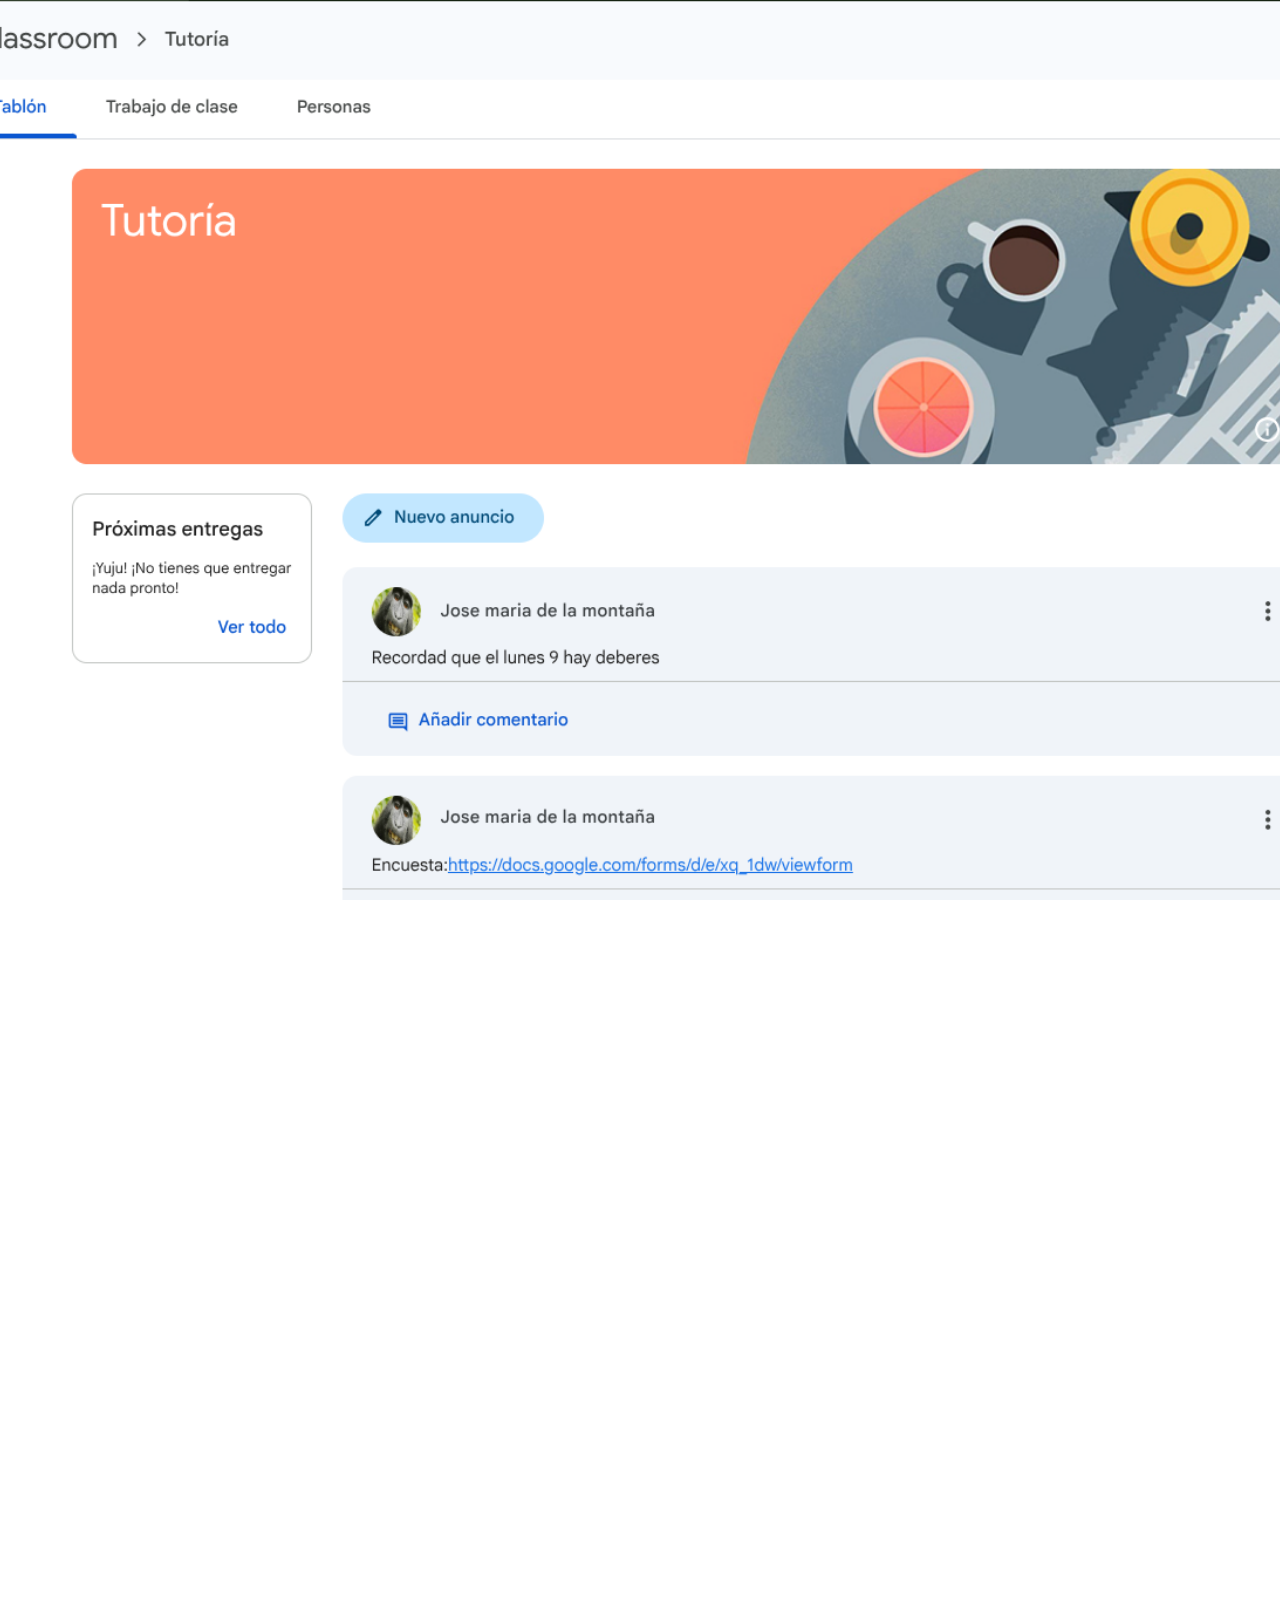
==== commit 957c39d2: "Update index.html" ====
--- a/index.html
+++ b/index.html
@@ -1,93 +1,869 @@
+    <!-- SE QUE LO ESTAS LEYENDO -> AQUI MERX ÃÂÃÂ°ÃÂÃÂÃÂÃÂÃÂÃÂ
+        si lo disfrutas apoyame desde: github.com/clasrom/clasrom.github.io :)
+        intentando hacer que?
+        anda quita esto
+    -->
 <!DOCTYPE html>
 <html lang="es">
 <head>
-  <meta charset="UTF-8">
-  <meta name="viewport" content="width=device-width, initial-scale=1.0">
-  <title>Link Descontinuado</title>
-  <link href="https://fonts.googleapis.com/css2?family=Inter:wght@400;700&display=swap" rel="stylesheet">
-  <style>
-    * {
-      box-sizing: border-box;
-      margin: 0;
-      padding: 0;
-      font-family: 'Inter', sans-serif;
-    }
-
-    body {
-      height: 100vh;
-      display: flex;
-      align-items: center;
-      justify-content: center;
-      background: linear-gradient(135deg, #6a11cb, #2575fc);
-      color: white;
-      text-align: center;
-      padding: 20px;
-      position: relative;
-    }
-
-    .container {
-      background: rgba(255, 255, 255, 0.1);
-      padding: 40px 40px 40px 40px;
-      top: 50px;
-      border-radius: 20px;
-      box-shadow: 0 10px 30px rgba(0,0,0,0.2);
-      max-width: 500px;
-      width: 100%;
-      position: relative;
-      z-index: 1;
-      animation: fadeIn 1.5s ease forwards;
-    }
-
-    .logo {
-      width: 300px;
-      max-width: 80%;
-      position: absolute;
-      top: 20px; /* mitad de la altura para que flote encima */
-      left: 50%;
-      transform: translateX(-50%);
-      border-radius: 20px;
-      z-index: 2;
-    }
-
-    h1 {
-      font-size: 2.2rem;
-      margin-bottom: 20px;
-      margin-top: 20px;
-    }
-
-    p {
-      font-size: 1.2rem;
-      margin-bottom: 30px;
-    }
-
-    a {
-      display: inline-block;
-      background-color: #fff;
-      color: #2575fc;
-      font-weight: 700;
-      padding: 15px 30px;
-      border-radius: 10px;
-      text-decoration: none;
-      transition: transform 0.3s, background-color 0.3s;
-    }
-
-    a:hover {
-      background-color: #e0e0e0;
-      transform: scale(1.05);
-    }
-
-    @keyframes fadeIn {
-      0% { opacity: 0; transform: translateY(-20px);}
-      100% { opacity: 1; transform: translateY(0);}
-    }
-  </style>
+  <meta charset="UTF-8" />
+  <meta name="viewport" content="width=device-width, initial-scale=1.0"/>
+  <title>Classroom</title>
+  <meta name="description" content="mejor web para jugar en clase, no historial registrado, +100 apps.">
+  <meta name="keywords" content="clashrom, clasrom, jugar en clase, unbloqued, web jugar desbloqueada, Merx, Merks">
+  <link rel="icon" href="https://ssl.gstatic.com/classroom/favicon.png" type="image/png">
+  <link href="https://fonts.googleapis.com/css2?family=Montserrat:wght@700&display=swap" rel="stylesheet">
+  <link rel="stylesheet" href="style.css">
+  <link rel="stylesheet" href="style2.css">
+  <link rel="stylesheet" href="overlay.css">
+  <link rel="preconnect" href="https://fonts.googleapis.com">
+  <link rel="preconnect" href="https://fonts.gstatic.com" crossorigin>
+  <link href="https://fonts.googleapis.com/css2?family=Archivo+Black&display=swap" rel="stylesheet">
+  <link
+    rel="stylesheet"
+    href="https://cdnjs.cloudflare.com/ajax/libs/animate.css/4.1.1/animate.min.css"
+  />
+  <script>
+      window.va = window.va || function () { (window.vaq = window.vaq || []).push(arguments); };
+  </script>
+  <script defer src="/_vercel/insights/script.js"></script>
+  <link rel="stylesheet" href="https://fonts.googleapis.com/css2?family=Material+Symbols+Outlined:opsz,wght,FILL,GRAD@20..48,100..700,0..1,-50..200&icon_names=search" />
+  <link rel="preconnect" href="https://fonts.gstatic.com" crossorigin>
+  <link href="https://fonts.googleapis.com/css2?family=Bangers&display=swap" rel="stylesheet">
 </head>
 <body>
-  <img src="images/clashrom.png" alt="Clashrom Logo" class="logo">
-  <div class="container">
-    <h1>🔗 Este link ha sido descontinuado</h1>
-    <p>Pero no te preocupes, toda la información y funciones han sido trasladadas a:</p>
-    <a href="https://clasrom.vercel.app" target="_blank">clasrom.vercel.app</a>
+  <div id="adblock-overlay">
+    <div  id="adblock-box">
+      <h2>Bloqueador de anuncios detectado</h2>
+      <p>Debes desactivarlo para continuar. Una vez desactivado, pulsa el boton:</p>
+      <button id="adblock-continue" class="adblock-btn">He desactivado el bloqueador, continuar</button>
+      <button id="adblock-instructions" class="adblock-btn secondary">¿Como desactivar?</button>
   </div>
+  </div>
+  <div id="offlineBanner" class="animate__animated animate__bounce" style="display:none; position:fixed; top:0; width:100%; text-align:center; background:#ff4d4d; color:white; padding:8px; z-index:9999;">
+  Sin conexion. Algunas funciones pueden no funcionar.
+  </div>
+
+  <!-- Imagen fullscreen -->
+  <img id="fullscreenImage" class="fullscreen-img" src="images/screen1.jpg" alt="Pantalla completa" />
+  <link rel="stylesheet" href="background.css">
+  <script src="background.js" defer></script>
+
+  <canvas id="twinkle-bg"></canvas>
+  <canvas id="constellation-bg"></canvas>
+  <!-- TABLÃÂÃÂÃÂÃÂN DE NOVEDADES (por debajo de fullscreen, z-index menor) -->
+  <div id="novedades-modal" style="display:none;">
+    <div id="novedades-box">
+      <h2>Novedades</h2>
+      <div id="novedades-content"></div>
+      <button id="novedades-vale">Vale</button>
+    </div>
+  </div>
+
+  <!-- NUEVO: Botonera vertical y menu hamburguesa a la izquierda -->
+  <div class="menu-hamburguesa-container">
+    <!-- BotÃÂÃÂÃÂÃÂ³n hamburguesa -->
+    <button id="hamburguesaBtn" class="menu-hamburguesa-btn" title="Mostrar menu">
+      <span style="font-size:40px;">&#9776;</span>
+    </button>
+    <!-- Panel botones verticales -->
+    <div id="panelBotones" class="botones-panel">
+      <!-- BotÃÂÃÂÃÂÃÂ³n Ajustes -->
+      <button id="toggleSettings" class="boton-ajuste-vertical">
+        <span class="ajustes-text">Ajustes</span>
+      </button>
+      <!-- BotÃÂÃÂÃÂÃÂ³n de pÃÂÃÂÃÂÃÂ¡nico -->
+      <button id="classroomRedirectBtn" class="boton-ajuste-vertical" title="Boton de panico, Ir a Google Classroom">
+        <span style="margin-left:4px;">Classroom</span>
+      </button>
+      <!-- BotÃÂÃÂÃÂÃÂ³n TÃÂÃÂÃÂÃÂ©rminos y condiciones -->
+      <button id="tyc" class="boton-ajuste-vertical" title="Terminos y condiciones">
+        <span style="font-size:1.15em;">-?-</span>
+        <span style="margin-left:4px;">Terminos</span>
+      </button>
+    </div>
+  </div>
+
+  <!-- Panel de Ajustes centrado -->
+  <div class="settings" id="settingsPanel">
+    <div class="settings-row">
+      <label for="colorPicker" style="color:white;">Color de fondo:</label>
+      <input type="color" id="colorPicker" name="colorPicker" value="#0f0c29" style="width: 40px; height: 40px; border: none; background: none;">
+      <button class="settings-buttons" class="default-btn" type="button" onclick="resetColor()">Default</button>
+    </div>
+    <div class="settings-row">
+      <input id="titleInput" type="text" placeholder="Nuevo titulo de pestaña">
+      <button class="settings-buttons" class="default-btn" type="button" onclick="setDefaultTitle()">Default</button>
+    </div>
+    <div class="settings-row">
+      <input id="imageInput" type="text" placeholder="URL nueva imagen fullscreen">
+      <button class="default-btn" type="button" onclick="setDefaultImage()">Default</button>
+    </div>
+    <div class="settings-row">
+      <input id="iconInput" type="text" placeholder="URL nueva icono">
+      <button class="default-btn-icon" type="button" onclick="setDefaultImage()">Default</button>
+    </div>
+    <div class="screens-menu">
+    <button class="images-rows">
+      <img class="images-sett" src="images/screen1.jpg" alt="tutoria">
+    </button>
+    <button class="images-rows">
+      <img class="images-sett" src="images/screen2.jpg" alt="educacion fisica">
+    </button>
+    <button class="images-rows">
+      <img class="images-sett" src="images/screen3.jpg" alt="musica">
+    </button>
+    <button class="images-rows">
+      <img class="images-sett" src="images/screen4.png" alt="organizacion_denegado">
+    </button>
+    </div>
+    <div class="screens-menu"> 
+      <button class="images-rows">
+        <img class="images-sett" src="images/screen5.jpg" alt="lengua">
+      </button>
+      <button class="images-rows">
+        <img class="images-sett" src="images/screen6.png" alt="tarea1">
+      </button>
+      <button class="images-rows">
+        <img class="images-sett" src="images/screen7.png" alt="chrome">
+      </button>
+      <button class="images-rows">
+        <img class="images-sett" src="images/screen8.png" alt="documento">
+      </button>
+    </div>
+    <div class="settings-row">
+      <button class="settings-buttons" class="aboutblank-btn" type="button" onclick="openAboutBlankIframe()">about:blank</button>
+    </div>
+    <button class="settings-buttons" id="applyBtn" onclick="applySettings()">Aplicar</button>
+  </div>
+
+  <!-- Sentinela para IntersectionObserver -->
+  <div id="buscador-sentinela" style="height:1px;"></div>
+  <!-- Barra de bÃÂÃÂÃÂÃÂºsqueda de botones -->
+  <div id="buscador-contenedor">
+    <input id="buscador-menu" type="text" placeholder="Buscar app">
+    <span class="material-symbols-outlined">search</span>
+    <!-- NUEVO: Imagen a la derecha del buscador, mÃÂÃÂÃÂÃÂ¡s grande y sin fondo -->
+    <img id="buscador-logo-img" src="https://i.postimg.cc/RZHbrftp/clashrom.png" alt="clashrom logo">
+    <p id="version">version 1.0
+      MEGA update
+    </p>
+  </div>
+  <div id="resultados-busqueda" style="display:none;"></div>
+
+  <!-- MENU COMPLETO (no se omite nada) -->
+    <!-- RECUADRO RECOMENDADOS -->
+  <div id="menu">
+    <div id="recomendados-wrapper" class="menu-buttons-row-wrapper recomendados-row-wrapper">
+      <div class="recomendados-title">RECOMENDADO</div>
+        <button class="carousel-arrow left" id="reco-arrow-left" onclick="scrollRow('reco', -1)" aria-label="Izquierda">
+          <svg viewBox="0 0 48 48"><polyline points="32,12 16,24 32,36" stroke-linecap="round" stroke-linejoin="round"/></svg>
+        </button>
+      <div class="recomendados-row">
+        <button class="menu-button" onclick="abrirEnIframe('https://landon.ryuflowing.org/games/badpiggies/index.html')">
+          <img src="https://is1-ssl.mzstatic.com/image/thumb/Purple211/v4/86/f2/d0/86f2d00b-a564-747c-b5ad-934d9c417e0c/AppIcon-0-0-1x_U007emarketing-0-7-0-0-85-220.png/1200x630wa.png" alt="bad piggies">
+        </button>
+        <button class="menu-button" onclick="abrirEnIframe('https://hqz.litesa.com/assets/g/81.html')">
+          <img src="https://www.vanas.us/images/blog/why-the-video-game-geometry-dash-is-so-popular.jpg" alt="geometrydash">
+        </button>
+        <button class="menu-button" onclick="abrirEnIframe('https://landon.ryuflowing.org/games/balatro/index.html')">
+          <img src="https://www.nintendo.com/eu/media/images/10_share_images/games_15/nintendo_switch_download_software_1/2x1_NSwitchDS_Balatro.jpg" alt="balatro">
+        </button>
+        <button class="menu-button" onclick="abrirEnIframe('https://www.easemate.ai/webapp/chat?from=ai-chat')">
+          <img src="https://tagshop.ai/blog/wp-content/uploads/2025/10/Image-to-video-converters--1024x538.png" alt="ia">
+        </button>
+      </div>
+      <button class="carousel-arrow right" id="reco-arrow-right" onclick="scrollRow('reco', 1)" aria-label="Derecha">
+        <svg viewBox="0 0 48 48"><polyline points="16,12 32,24 16,36" stroke-linecap="round" stroke-linejoin="round"/></svg>
+      </button>
+    </div>    
+    <!-- SecciÃÂÃÂÃÂÃÂ³n Entretenimiento -->
+    <div style="display: flex; flex-direction: column; align-items: flex-start;">
+      <!-- Flecha expandible a la izquierda -->
+          <button class="expand-arrow" id="ent-expand-arrow" aria-label="Expandir">
+            <svg class="expand-triangle" viewBox="0 0 24 24" width="28" height="28">
+              <polygon points="12,18 4,6 20,6" fill="white"/>
+          </svg>
+        </button>
+      <div class="section-title">Entretenimiento</div>
+      <div class="menu-buttons-row-wrapper">
+        <button class="carousel-arrow left" id="ent-arrow-left" onclick="scrollRow('ent', -1)" aria-label="Izquierda">
+          <svg viewBox="0 0 48 48"><polyline points="32,12 16,24 32,36" stroke-linecap="round" stroke-linejoin="round"/></svg>
+        </button>
+        <div class="menu-buttons-row" id="ent-row">
+          <button class="menu-button" onclick="abrirEnIframe('netflix.html')">
+            <img src="https://encrypted-tbn0.gstatic.com/images?q=tbn:ANd9GcSmUo2nZHDQPSF3vGwsETiT4uMNmMr4RmCIIg&s" alt="netflix">
+          </button>
+          <button class="menu-button" onclick="abrirEnIframe('https://studywith-vcsa.ploteando.com/static/google-embed.html#https://youtube.com')">
+            <img src="https://brandemia.org/contenido/subidas/2017/10/logo_youtube-1-960x640.jpg" alt="youTube">
+          </button>
+          <button class="menu-button" onclick="abrirEnIframe('https://studywith-vcsa.ploteando.com/static/google-embed.html#https://www.tiktok.com')">
+            <img src="https://encrypted-tbn0.gstatic.com/images?q=tbn:ANd9GcQudmmnH6IynuZcjbVj2yD7uHYDMHwqnc9QBQ&s" alt="tiktok">
+          </button>
+          <button class="menu-button" onclick="abrirEnIframe('https://studywith-vcsa.ploteando.com/static/google-embed.html#https://www.instagram.com/')">
+            <img src="https://www.trecebits.com/wp-content/uploads/2022/05/Instagram-nuevo-logo.jpg.webp" alt="instagram">
+          </button>
+          <button class="menu-button" onclick="abrirEnIframe('https://pelikula.es/')">
+            <img src="images/pelikulas.png" alt="pelikulas">
+          </button>
+          <button class="menu-button" onclick="abrirEnIframe('https://www.aragontelevision.es/')">
+            <img src="https://www.aragontelevision.es/_archivos/imagenes/imagen-grafica_55197_grande.jpg" alt="aragontv">
+          </button>
+          <button class="menu-button" onclick="abrirEnIframe('https://www.rtve.es/play/')">
+            <img src="https://img.rtve.es/imagenes/rtve-play/01764256179892.jpg" alt="rtve">
+          </button>
+          <button class="menu-button" onclick="abrirEnIframe('twich.html')">
+            <img src="https://platform.theverge.com/wp-content/uploads/sites/2/chorus/uploads/chorus_asset/file/19234617/01_Twitch_Logo.jpg?quality=90&strip=all&crop=0,0,100,100" alt="Twich">
+          </button>
+          <button class="menu-button" onclick="abrirEnIframe('https://pluto.tv/es/')">
+            <img src="https://play-lh.googleusercontent.com/uYuzRkAmitXSVzx5J3zKJR3WlYKbMr6kffslwSxLiWWGgUIUm6kFB2ZeEjFJLclIZxox=w240-h480-rw" alt="plutotv">
+          </button>
+          <button class="menu-button" onclick="abrirEnIframe('https://www.myinstants.com/en/index/es/')">
+            <img src="https://images.imyfone.com/filme/assets/article/intro-of-myinstants-soundboard.jpg" alt="Chat">
+          </button>
+          <button class="menu-button" onclick="abrirEnIframe('https://librefutboltv.su/')">
+            <img src="https://i.ytimg.com/vi/zWzGNvBfaw4/hqdefault.jpg" alt="LibreFutbolTV">
+          </button>
+          <button class="menu-button" onclick="abrirEnIframe('https://sporticos.com/es/league/espana/laliga')">
+            <img src="https://encrypted-tbn0.gstatic.com/images?q=tbn:ANd9GcQqMKSC_10hSBhNYjcdYI2XQ8d2tMU-3N7cwA&s" alt="sporticos">
+          </button>
+          <button class="menu-button" onclick="abrirEnIframe('https://seriesflix.golf/serie/la-isla-de-las-tentaciones/')">
+            <img src="https://album.mediaset.es/eimg/2025/04/30/lidlt-logo_d5e7.jpg?w=1200" alt="isla">
+          </button>
+          <!-- NUEVO BOTÃÂÃÂÃÂÃÂN OMEGLE -->
+          <button class="menu-button" onclick="abrirEnIframe('https://ome.tv')">
+            <img src="https://play-lh.googleusercontent.com/dqXfJhXmJRvQNU-6ExVKC1QchVfscm1VpmZO16IAjAF0eN6YwWIUjdOSPSdBgK1gRQ" alt="omegle">
+          </button>
+        </div>
+        <button class="carousel-arrow right" id="ent-arrow-right" onclick="scrollRow('ent', 1)" aria-label="Derecha">
+          <svg viewBox="0 0 48 48"><polyline points="16,12 32,24 16,36" stroke-linecap="round" stroke-linejoin="round"/></svg>
+        </button>
+      </div>
+    </div>
+    <!-- SecciÃÂÃÂÃÂÃÂ³n Juegos -->
+    <div style="display: flex; flex-direction: column; align-items: flex-start;">
+            <!-- Flecha expandible a la izquierda -->
+          <button class="expand-arrow" id="juegos-expand-arrow" aria-label="Expandir">
+            <svg class="expand-triangle" viewBox="0 0 24 24" width="28" height="28">
+              <polygon points="12,18 4,6 20,6" fill="white"/>
+          </svg>
+        </button>
+      <div class="section-title">Juegos</div>
+      <div class="menu-buttons-row-wrapper">
+        <button class="carousel-arrow left" id="juegos-arrow-left" onclick="scrollRow('juegos', -1)" aria-label="Izquierda">
+          <svg viewBox="0 0 48 48"><polyline points="32,12 16,24 32,36" stroke-linecap="round" stroke-linejoin="round"/></svg>
+        </button>
+        <div class="menu-buttons-row" id="juegos-row">
+          <button class="menu-button" id="crazygames-btn">
+            <img src="https://artoonsolutions.com/wp-content/uploads/2023/12/ICON-IMAGE-03.png" alt="CrazyGames Aleatorio">
+          </button>
+          <button class="menu-button" id="poki-btn">
+            <img src="https://cloudfront-us-east-1.images.arcpublishing.com/semana/N6XRSIKBGFH6FNS6PYHKBM5W3Q.jpg" alt="Poki Aleatorio">
+          </button>
+          <button class="menu-button" onclick="abrirEnIframe('eldardo.html')">
+            <img src="https://i.postimg.cc/15Hdb03C/Proyecto-nuevo-(2).png" alt="eldardo">
+          </button>
+          <!-- NUEVO itch.io -->
+          <button class="menu-button" onclick="abrirEnIframe('https://studywith-vcsa.ploteando.com/static/google-embed.html#https://itch.io/')">
+            <img src="https://encrypted-tbn0.gstatic.com/images?q=tbn:ANd9GcTYtrtEupg1dbWrMlm-E7VcVnfs0SOJj-UDjQ&s" alt="itch.io">
+          </button>
+          <!-- NUEVO GEFORCE NOW -->
+          <button class="menu-button" onclick="abrirEnIframe('https://definitelyscience.com/class/GeForce-Now/')">
+            <img src="https://static1.xdaimages.com/wordpress/wp-content/uploads/2020/02/nvidia-geforce-now.jpg" alt="GeForce NOW">
+          </button>
+          <!-- juegos -->
+          <!-- NUEVO clashroyale -->
+          <button class="menu-button" onclick="abrirEnIframe('clash_royale.html')">
+            <img src="https://lh6.googleusercontent.com/proxy/3doA2peWtWGF1OZ74r30wweEU2AE9lm1D8QYOJyrlZj59TsuEDKF8NaxwHUiTgiIslR8desTF-QM9qRxL3XWvn_0dD1T5bpeEvi1o3yhADB0TXkTnBU7oFsPA0Q" alt="clash">
+          </button>
+          <!-- NUEVO R E P O -->
+          <button class="menu-button" onclick="abrirEnIframe('https://publishers.odoobooks.com/games/repo/')">
+            <img src="https://shared.fastly.steamstatic.com/store_item_assets/steam/apps/3241660/2cff5912c1add2e009eb1c1c630a47ac06cb81a1/capsule_616x353.jpg?t=1765552338" alt="repo">
+          </button>
+          <!-- NUEVO cuphead -->
+          <button class="menu-button" onclick="abrirEnIframe('https://landon.ryuflowing.org/games/Cuphead/index.html')">
+            <img src="https://encrypted-tbn0.gstatic.com/images?q=tbn:ANd9GcRITy0XknZkU7pUEdJabfv60xYjXt1rcNQ4jA&s" alt="cuphead">
+          </button>
+          <!-- NUEVO angrybirds -->
+          <button class="menu-button" onclick="abrirEnIframe('https://landon.ryuflowing.org/gamefile/Angrybirds.html')">
+            <img src="https://is1-ssl.mzstatic.com/image/thumb/PurpleSource221/v4/bd/40/51/bd405157-e3f5-55ac-715a-00761323347a/Placeholder.mill/1200x630wa.jpg" alt="angrybirds">
+          </button>
+          <!-- NUEVO bad piggies -->
+          <button class="menu-button" onclick="abrirEnIframe('https://landon.ryuflowing.org/games/badpiggies/index.html')">
+            <img src="https://is1-ssl.mzstatic.com/image/thumb/Purple211/v4/86/f2/d0/86f2d00b-a564-747c-b5ad-934d9c417e0c/AppIcon-0-0-1x_U007emarketing-0-7-0-0-85-220.png/1200x630wa.png" alt="bad piggies">
+          </button>
+          <!-- NUEVO amanda -->
+          <button class="menu-button" onclick="abrirEnIframe('https://landon.ryuflowing.org/games/amanda-the-adventurer/index.html')">
+            <img src="https://www.nintendo.com/eu/media/images/10_share_images/games_15/nintendo_switch_download_software_1/2x1_NSwitchDS_AmandaTheAdventurer.jpg" alt="amanda">
+          </button>
+          <!-- NUEVO balatro -->
+          <button class="menu-button" onclick="abrirEnIframe('https://landon.ryuflowing.org/games/balatro/index.html')">
+            <img src="https://www.nintendo.com/eu/media/images/10_share_images/games_15/nintendo_switch_download_software_1/2x1_NSwitchDS_Balatro.jpg" alt="balatro">
+          </button>
+          <!-- NUEVO buckshot -->
+          <button class="menu-button" onclick="abrirEnIframe('https://landon.ryuflowing.org/games/buckshot/index.html')">
+            <img src="https://images.g2a.com/470x276/1x1x0/buckshot-roulette-pc-steam-gift-europe-i10000504233005/93461eba6c2f4fa78a0edd87" alt="buckshot">
+          </button>
+          <!-- NUEVO milkman -->
+          <button class="menu-button" onclick="abrirEnIframe('https://landon.ryuflowing.org/games/milk/index.html')">
+            <img src="https://i.postimg.cc/FKndqHtx/milkman.jpg" alt="milkman">
+          </button>
+          <!-- NUEVO raft -->
+          <button class="menu-button" onclick="abrirEnIframe('https://landon.ryuflowing.org/games/raft/index.html')">
+            <img src="https://mmos.com/wp-content/uploads/2022/06/raft-the-final-chapter-logo-key-art.jpg" alt="raft">
+          </button>
+          <!-- NUEVO animal crossing -->
+          <button class="menu-button" onclick="abrirEnIframe('https://login.quiz-me.org/stuff/selfhosted/mexiisamonkey/acww.html')">
+            <img src="https://i.pinimg.com/736x/a5/9b/81/a59b8105d3eef8dafb11ced6e6a4a3ef.jpg" alt="animal crossing">
+          </button>
+          <!-- NUEVO people playground -->
+          <button class="menu-button" onclick="abrirEnIframe('https://landon.ryuflowing.org/games/PPG/index.html')">
+            <img src="https://assets-prd.ignimgs.com/2023/07/30/people-1690697393849.jpg" alt="people playground">
+          </button>
+          <!-- NUEVO getting over it -->
+          <button class="menu-button" onclick="abrirEnIframe('https://landon.ryuflowing.org/gamefile/goi.html')">
+            <img src="https://i.ytimg.com/vi/yQar_roDqEU/hq720.jpg?sqp=-oaymwEhCK4FEIIDSFryq4qpAxMIARUAAAAAGAElAADIQj0AgKJD&rs=AOn4CLDfAQSzNAfjFWUQ4kLyKmSL3F0Xig" alt="getting over it">
+          </button>
+          <!-- NUEVO five nights at freddy 1 -->
+          <button class="menu-button" onclick="abrirEnIframe('https://landon.ryuflowing.org/games/fnaf/index.html')">
+            <img src="https://img.itch.zone/aW1nLzg2ODIyNzkuanBn/original/KfGk3R.jpg" alt="five nights at freddy">
+          </button>
+          <!-- NUEVO five nights at freddy 2 -->
+          <button class="menu-button" onclick="abrirEnIframe('https://landon.ryuflowing.org/games/2/index.html')">
+            <img src="https://m.media-amazon.com/images/I/71IFsJ3lEjL.jpg" alt="five nights at freddy 2">
+          </button>
+          <!-- NUEVO five nights at freddy 3 -->
+          <button class="menu-button" onclick="abrirEnIframe('https://landon.ryuflowing.org/games/3/index.html')">
+            <img src="https://m.media-amazon.com/images/I/71Pib7x9NbL.jpg" alt="five nights at freddy 3">
+          </button>
+          <!-- NUEVO five nights at freddy 4 -->
+          <button class="menu-button" onclick="abrirEnIframe('https://landon.ryuflowing.org/games/4/index.html')">
+            <img src="https://m.media-amazon.com/images/I/81AE4nV6jgL.png" alt="five nights at freddy 4">
+          </button>
+          <!-- NUEVO five nights at freddy 5 -->
+          <button class="menu-button" onclick="abrirEnIframe('https://landon.ryuflowing.org/gamefile/fnafs.html')">
+            <img src="https://upload.wikimedia.org/wikipedia/en/6/69/Five_Nights_at_Freddy%27s-Sister_Location.jpg" alt="five nights at freddy sister location">
+          </button>
+          <!-- NUEVO people five nights at epsein -->
+          <button class="menu-button" onclick="abrirEnIframe('https://landon.ryuflowing.org/gamefile/fnae.html')">
+            <img src="https://i.postimg.cc/zf6jd55F/epss.jpg" alt="five nights at epstein">
+          </button>
+          <!-- NUEVO minecraft 1.12.2-->
+          <button class="menu-button" onclick="abrirEnIframe('eagler.html')">
+            <img src="https://i.postimg.cc/DwnWb8V4/1-12-2.jpg" alt="minecraft 1.12.2">
+          </button>
+          <!-- NUEVO minecraft 1.8.8-->
+          <button class="menu-button" onclick="abrirEnIframe('https://eaglercraft.q13x.com/1.8.8/wasm/?retina=true')">
+            <img src="https://i.postimg.cc/Pfvvggz3/1-8-8.jpg" alt="minecraft 1.8.8">
+          </button>
+          <!-- NUEVO minecraft loopcraft-->
+          <button class="menu-button" onclick="abrirEnIframe('https://www.craftingloop.com/')">
+            <img src="https://shared.fastly.steamstatic.com/store_item_assets/steam/apps/871160/header.jpg?t=1697610568" alt="minecraft loopcraft">
+          </button>
+          <!-- NUEVO plants -->
+          <button class="menu-button" onclick="abrirEnIframe('https://db.duck.quackprep.com/html/pvz/index.html')">
+            <img src="https://m.media-amazon.com/images/I/81nvswO0GIL.png" alt="plantsvszombies">
+          </button>
+          <!-- NUEVO blumgi racers -->
+          <button class="menu-button" onclick="abrirEnIframe('https://snakeiogames.github.io/blumgi_racers/')">
+            <img src="https://cdn-1.webcatalog.io/catalog/poki-blumgi-racers/poki-blumgi-racers-social-preview.png?v=1725318169101" alt="blumgiracers">
+          </button>
+          <!-- NUEVO blumgi soccer -->
+          <button class="menu-button" onclick="abrirEnIframe('https://frivez.com/games/blumgi-soccer/index.html')">
+            <img src="https://basketrandom.io/data/image/game/blumgi-soccer1.jpg" alt="blumgisoccer">
+          </button>
+          <!-- NUEVO press under pressure -->
+          <button class="menu-button" onclick="abrirEnIframe('https://gfile.pages.dev/pressing/')">
+            <img src="https://pressingunderpressure.com/pressing-under-pressure1.png" alt="pressing">
+          </button>
+          <!-- NUEVO santa tracker -->
+          <button class="menu-button" onclick="abrirEnIframe('https://santatracker.google.com/intl/es/')">
+            <img src="https://i.blogs.es/7de744/santa-tracker/840_560.png" alt="santatracker">
+          </button>
+          <!-- NUEVO sandboxels -->
+          <button class="menu-button" onclick="abrirEnIframe('https://landon.ryuflowing.org/gamefile/Sandboxels.html')">
+            <img src="https://i.ytimg.com/vi/1ksDIxTSVi8/maxresdefault.jpg" alt="sandboxels">
+          </button>
+          <!-- NUEVO pako highway -->
+          <button class="menu-button" onclick="abrirEnIframe('https://pakohighway.online/')">
+            <img src="https://games.lol/wp-content/uploads/2022/10/pako-highway-pc-full-version.jpg" alt="pako">
+          </button>
+          <!-- NUEVO grow a garden -->
+          <button class="menu-button" onclick="abrirEnIframe('https://growden.io/')">
+            <img src="https://dqy38fnwh4fqs.cloudfront.net/UHGNQ8EKADMMQGBH8GG8RRE7LMMA/projects/growden-io-game5a9c2eb3-94d2-4559-b719-5a500381842d" alt="growden">
+          </button>
+          <!-- NUEVO grow a dadish -->
+          <button class="menu-button" onclick="abrirEnIframe('https://landon.ryuflowing.org/gamefile/dadish.html')">
+            <img src="https://www.nintendo.com/eu/media/images/10_share_images/games_15/nintendo_switch_download_software_1/H2x1_NSwitchDS_Dadish_image1600w.jpg" alt="dadish">
+          </button>
+          <!-- NUEVO idle ants -->
+          <button class="menu-button" onclick="abrirEnIframe('https://db.duckmath.org/html/idle_ants/index.html')">
+            <img src="https://is1-ssl.mzstatic.com/image/thumb/Purple221/v4/46/d8/32/46d83205-ef39-bf24-d2c0-b73133ed5174/AppIcon-1x_U007emarketing-0-8-0-85-220-0.png/1200x630wa.jpg" alt="idle ants">
+          </button>
+          <!-- NUEVO ragdol archers -->
+          <button class="menu-button" onclick="abrirEnIframe('https://landon.ryuflowing.org/games/ragdoll-archers/index.html')">
+            <img src="https://i0.wp.com/diva-magazine.com/wp-content/uploads/2025/12/ragdoll-archers-banner2.jpg?fit=1022%2C553&ssl=1&w=640" alt="ragdoll archers">
+          </button>
+          <!-- NUEVO lordz.io -->
+          <button class="menu-button" onclick="abrirEnIframe('https://lordz.io/')">
+            <img src="https://cdn.titotu.io/images/games/lordz-io-1280x720.jpg" alt="lordz.io">
+          </button>
+          <!-- NUEVO level devil -->
+          <button class="menu-button" onclick="abrirEnIframe('https://leveldevil2.com/es/')">
+            <img src="https://i0.wp.com/www.rectifygaming.com/wp-content/uploads/2025/04/Screenshot-2025-04-01-at-7.57.53%E2%80%AFPM.png?fit=2553%2C1429&ssl=1" alt="level evil">
+          </button>
+          <!-- NUEVO bitlife -->
+          <button class="menu-button" onclick="abrirEnIframe('https://mountain658.github.io/g/bitlife/index.html')">
+            <img src="https://m.media-amazon.com/images/M/MV5BODk0MjU3YzktNTBhYy00M2NhLThjYWYtZTIwYWEwYjdiNThhXkEyXkFqcGc@._V1_FMjpg_UX1000_.jpg" alt="bitlife">
+          </button>
+          <!-- NUEVO stickman hook -->
+          <button class="menu-button" onclick="abrirEnIframe('https://stickmanhookgame.org/')">
+            <img src="https://stickhook.io/data/image/game/stick-hook-game1.png" alt="stickmanhook">
+          </button>
+          <!-- NUEVO block blast -->
+          <button class="menu-button" onclick="abrirEnIframe('https://db2.duckmath.org/2024/unity3/block-blast/index.html')">
+            <img src="https://r.res.easebar.com/pic/20250403/7ff570c1-05ff-4c27-8c4e-718aeefc1a84.png" alt="blockblast">
+          </button>
+          <!-- NUEVO appleworm -->
+          <button class="menu-button" onclick="abrirEnIframe('https://appleworm.io/')">
+            <img src="https://i.ytimg.com/vi/aaiLZCEphcY/hq720.jpg?sqp=-oaymwEhCK4FEIIDSFryq4qpAxMIARUAAAAAGAElAADIQj0AgKJD&rs=AOn4CLA4hoh_iS6l9wNVSAXUa-o3TCdhKg" alt="appleworm">
+          </button>
+          <!-- NUEVO super liquid football -->
+          <button class="menu-button" onclick="abrirEnIframe('https://super-liquid-soccer.com/')">
+            <img src="https://img.poki-cdn.com/cdn-cgi/image/q=78,scq=50,width=1200,height=1200,fit=cover,f=png/6ed4fe5c596152a83c39b738e8ac379d/super-liquid-soccer.png" alt="football">
+          </button>
+          <!-- NUEVO snowball .io -->
+          <button class="menu-button" onclick="abrirEnIframe('https://script.google.com/macros/s/AKfycbxa3OjBw8KWer3YhEXl1wxoe1uQKNo-wgGuqPO3NTndX566TTs10-ioXopEPitTvE-B/exec')">
+            <img src="https://static.keygames.com/9/113629/96188/672x448/snowballio.webp" alt="snowball.io">
+          </button>
+          <!-- NUEVO smashkarts -->
+          <button class="menu-button" onclick="abrirEnIframe('https://smashkarts.io/')">
+            <img src="https://i.ytimg.com/vi/ZwWpe5-SMiM/maxresdefault.jpg" alt="smashkarts">
+          </button>
+          <!-- NUEVO rocketgoal -->
+          <button class="menu-button" onclick="abrirEnIframe('https://rocketgoal.io/')">
+            <img src="https://game.cartoongames.io/upload/20251206/rocket-goal_w300.webp" alt="rocketgoal">
+          </button>
+          <!-- NUEVO rocketbot -->
+          <button class="menu-button" onclick="abrirEnIframe('https://rocketbotroyale2.winterpixel.io/')">
+            <img src="https://imgs.crazygames.com/games/rocket-bot-royale/cover_16x9-1732723484943.png?metadata=none&quality=60&height=4436" alt="rocketbot">
+          </button>
+          <!-- NUEVO polytrack -->
+          <button class="menu-button" onclick="abrirEnIframe('https://db.duckmath.org/html/polytrack/index.html')">
+            <img src="https://polytrackgames.io/uploads/2025/8/polytrack.webp" alt="polytrack">
+          </button>
+          <!-- NUEVO kartbros -->
+          <button class="menu-button" onclick="abrirEnIframe('https://kartbros.io/')">
+            <img src="https://store-images.s-microsoft.com/image/apps.45142.14077711198622072.87de44b8-a3b1-4457-9a12-07ae7d1d2d1d.fc852965-177e-4ff6-8b70-39285d803332?h=1280" alt="kartbros">
+          </button>
+          <!-- NUEVO moto x3m -->
+          <button class="menu-button" onclick="abrirEnIframe('https://www.friv.com/z/games/motox3m/game.html')">
+            <img src="https://assets.misjuegos.com/0/24330/78577/672x448/moto-x3m.webp" alt="motox3m">
+          </button>
+          <!-- NUEVO lostgamer -->
+          <button class="menu-button" onclick="abrirEnIframe('https://lostgamer.io/')">
+            <img src="https://cdn-1.webcatalog.io/catalog/lostgamer-io/lostgamer-io-social-preview.png?v=1714780801899" alt="lostgamer">
+          </button>
+          <!-- NUEVO slowroads -->
+          <button class="menu-button" onclick="abrirEnIframe('https://slowroads.io/')">
+            <img src="https://cdn.arstechnica.net/wp-content/uploads/2022/10/slowroads_hero_1.jpg" alt="slowroads">
+          </button>
+          <!-- NUEVO survival games -->
+          <button class="menu-button" onclick="abrirEnIframe('https://survival-race.io/survival-race.embed')">
+            <img src="https://survival-race.io/data/image/play-survival-race-game2.png" alt="survivalgames">
+          </button>
+          <!-- NUEVO driving simulator -->
+          <button class="menu-button" onclick="abrirEnIframe('https://framesynthesis.com/drivingsimulator/maps/')">
+            <img src="https://i.blogs.es/b38efa/apersimulator/450_1000.png" alt="driving simulator">
+          </button>
+          <!-- NUEVO drift boss -->
+          <button class="menu-button" onclick="abrirEnIframe('https://html5.gamedistribution.com/0a8b51e5eaee42e7b4db83ca00afc92e/?gd_sdk_referrer_url=https://gamedistribution.com/games/drift-boss/')">
+            <img src="https://play-lh.googleusercontent.com/AcpwN20FvMMLWDD4ugeQq2xbae9066aJsy8Hs9dG6gy3ZFCWHRRC5Vo2oaKHAoqBPzUZQKgQijqSQTwQ0ys4=w526-h296-rw" alt="driftboss">
+          </button>
+          <!-- NUEVO Bloxd -->
+          <button class="menu-button" onclick="abrirEnIframe('https://bloxd.io/')">
+            <img src="https://imgs.crazygames.com/bloxdhop-io_16x9/20250709130806/bloxdhop-io_16x9-cover?metadata=none&quality=60&width=1200&height=630&fit=crop" alt="bloxd.io">
+          </button>
+          <!-- NUEVO clubpenguin -->
+          <button class="menu-button" onclick="abrirEnIframe('https://play.cpjourney.net/')">
+            <img src="https://blog.cpjourney.net/wp-content/uploads/2024/07/newimage.webp" alt="clubpenguin">
+          </button>
+          <!-- NUEVO little alchemy 2 -->
+          <button class="menu-button" onclick="abrirEnIframe('https://littlealchemy2.com/')">
+            <img src="https://encrypted-tbn0.gstatic.com/images?q=tbn:ANd9GcQDzSFlpUTcaYg8p4nUrGsga-UAdPPfz2w9ew&s" alt="littlealchemy2">
+          </button>
+          <!-- NUEVO funckin -->
+          <button class="menu-button" onclick="abrirEnIframe('https://fnf.kdata1.com/2026/FNF/811/')">
+            <img src="https://i.postimg.cc/VvNmqYhW/funckin.jpg" alt="funckin">
+          </button>
+          <!-- NUEVO lolbeans -->
+          <button class="menu-button" onclick="abrirEnIframe('https://lolbeans.io/')">
+            <img src="https://cdn.titotu.io/images/games/lolbeans-io-1138x640.jpg" alt="LOLbeans">
+          </button>
+          <!-- NUEVO deeeep.io -->
+          <button class="menu-button" onclick="abrirEnIframe('https://deeeep.io/?host=8vPdOK')">
+            <img src="https://1games.io/data/image/game/deeeep-io/deeeep-io1.jpg" alt="deeeep.io">
+          </button>
+          <!-- NUEVO bloob -->
+          <button class="menu-button" onclick="abrirEnIframe('https://play.gidd.io/')">
+            <img src="https://gidd.io/wp-content/uploads/2022/06/giddio.png" alt="gidd">
+          </button>
+          <!-- NUEVO hole.io -->
+          <button class="menu-button" onclick="abrirEnIframe('https://holeio.com/')">
+            <img src="https://www.nintendo.com/eu/media/images/10_share_images/games_15/nintendo_switch_download_software_1/2x1_NSwitchDS_HoleIo.jpg" alt="hole.io">
+          </button>
+           <!-- NUEVO cartas contra humanidad -->
+          <button class="menu-button" onclick="abrirEnIframe('https://cartascontralahumanidadonline.com/')">
+            <img src="https://encrypted-tbn0.gstatic.com/images?q=tbn:ANd9GcRLNB13MYhbdawfWIbG7wK2FNihYVzKoM4caw&s" alt="humanidad">
+          </button>
+          <!-- NUEVO linerider -->
+          <button class="menu-button" onclick="abrirEnIframe('https://www.linerider.com/')">
+            <img src="https://images.launchbox-app.com/a9c48c24-34dd-4cf7-9a65-7ff234f9818d.png" alt="linerider">
+          </button>
+          <!-- NUEVO tagpro -->
+          <button class="menu-button" onclick="abrirEnIframe('https://tagpro.koalabeast.com/')">
+            <img src="https://encrypted-tbn0.gstatic.com/images?q=tbn:ANd9GcS4mamoabCsmljhz0bTxV5dNrhQnrL5JMEqUA&s" alt="tagpro">
+          </button>
+          <!-- NUEVO geometrydash -->
+          <button class="menu-button" onclick="abrirEnIframe('https://hqz.litesa.com/assets/g/81.html')">
+            <img src="https://www.vanas.us/images/blog/why-the-video-game-geometry-dash-is-so-popular.jpg" alt="geometrydash">
+          </button>
+          <!-- NUEVO geometrydash subzero-->
+          <button class="menu-button" onclick="abrirEnIframe('https://geometrydashlite.io/geometry-dash-subzero')">
+            <img src="https://is1-ssl.mzstatic.com/image/thumb/PurpleSource211/v4/9c/96/46/9c96461b-bd29-4e3f-bce1-0b7719568048/Placeholder.mill/1200x630wa.jpg" alt="geometrydash subzero">
+          </button>
+          <!-- NUEVO geometrydash meltdown-->
+          <button class="menu-button" onclick="abrirEnIframe('https://geometrydashlite.io/geometry-dash-meltdown')">
+            <img src="https://is1-ssl.mzstatic.com/image/thumb/Purple221/v4/06/d7/84/06d784b0-cf06-3d07-5f32-85adb9645727/AppIcon-1x_U007emarketing-0-11-0-85-220-0.png/1200x630wa.png" alt="geometrydash meltdown">
+          </button>
+          <!-- NUEVO conflict -->
+          <button class="menu-button" onclick="abrirEnIframe('https://www.conflictnations.com/')">
+            <img src="https://i.ytimg.com/vi/twXAuacAO04/maxresdefault.jpg" alt="conflictofnations">
+          </button>
+          <!-- NUEVO helmet -->
+          <button class="menu-button" onclick="abrirEnIframe('https://helmetroyale.io/')">
+            <img src="https://cdn.titotu.io/images/games/helmet-royale-io-750x444.jpg" alt="helmetroyale">
+          </button>
+           <!-- NUEVO gunspin -->
+          <button class="menu-button" onclick="abrirEnIframe('https://db.quackprep.org/html/gun_spin/index.html')">
+            <img src="https://images.sftcdn.net/images/t_app-cover-s-16-9,f_auto/p/b63adcb5-05e1-4014-8116-ebbb61d7cd85/3072044161/gunspin-unblocked-screenshot" alt="gunspin">
+          </button>
+          <!-- NUEVO basket bros -->
+          <button class="menu-button" onclick="abrirEnIframe('https://basketbros.io/?utm_source=bluewizard&utm_medium=referral')">
+            <img src="https://cdn.webgamer.io/games/basket-bros/basket-bros.1280x.85pc.webp" alt="basketbros">
+          </button>
+          <!-- NUEVO wrestlebros -->
+          <button class="menu-button" onclick="abrirEnIframe('https://wrestlebros.io/?utm_source=bluewizard&utm_medium=referral')">
+            <img src="https://imgs.crazygames.com/wrestle-bros_16x9/20250320082313/wrestle-bros_16x9-cover?metadata=none&quality=100&width=1200&height=630&fit=crop" alt="wrestlebros">
+          </button>
+          <!-- NUEVO superhot -->
+          <button class="menu-button" onclick="abrirEnIframe('https://superhotgame.com/superhot-prototype')">
+            <img src="https://superhotgame.com/social-covers/mind-control-delete.png" alt="superhot">
+          </button>
+          <!-- NUEVO Warbro.io -->
+          <button class="menu-button" onclick="abrirEnIframe('https://warbrokers.io/')">
+            <img src="https://warbrokers.io/img/regular_wb_button.png" alt="warbro.io">
+          </button>
+          <!-- NUEVO konqueror -->
+          <button class="menu-button" onclick="abrirEnIframe('https://konqueror.io/')">
+            <img src="https://i.ytimg.com/vi/69iy1L1BF8o/hqdefault.jpg" alt="konqueror.io">
+          </button>
+          <!-- NUEVO shellshokers -->
+          <button class="menu-button" onclick="abrirEnIframe('https://shellshock.io/')">
+            <img src="https://pbs.twimg.com/profile_images/1456048577839435781/GiJJhpA3_400x400.jpg" alt="shellshokers.io">
+          </button>
+          <!-- NUEVO krunker.io -->
+          <button class="menu-button" onclick="abrirEnIframe('https://krunker.io/')">
+            <img src="https://gnw.su/wp-content/uploads/2022/02/Featured-How-to-add-friends-on-Krunker-768x432-750x432.jpg" alt="krunker.io">
+          </button>
+          <!-- NUEVO cs go -->
+          <button class="menu-button" onclick="abrirEnIframe('https://play-cs.com/')">
+            <img src="https://encrypted-tbn0.gstatic.com/images?q=tbn:ANd9GcS3VbjAkJ1I_ofO3wc6LP5aQEdVrG7dJUsOxQ&s" alt="csgo">
+          </button>
+          <!-- NUEVO deadshot.io -->
+          <button class="menu-button" onclick="abrirEnIframe('https://deadshot.io/')">
+            <img src="https://imgs.crazygames.com/games/deadshot-io/cover_16x9-1694770506842.png?metadata=none&quality=60&width=1200&height=630&fit=crop" alt="deadshot.io">
+          </button>
+          <!-- NUEVO poxel.io -->
+          <button class="menu-button" onclick="abrirEnIframe('https://poxel.io/')">
+            <img src="https://imgs.crazygames.com/poxel-io_16x9/20250422021430/poxel-io_16x9-cover?metadata=none&quality=60&width=1200&height=630&fit=crop" alt="poxel.io">
+          </button>
+          <!-- NUEVO veck -->
+          <button class="menu-button" onclick="abrirEnIframe('https://veck.io/')">
+            <img src="https://s3.amazonaws.com/culga-games-images/uploads/images/veck.io.jpg" alt="veck.io">
+          </button>
+          <!-- NUEVO gulper.io -->
+          <button class="menu-button" onclick="abrirEnIframe('https://gulper.io/')">
+            <img src="https://imgs.crazygames.com/games/gulper-io/cover_16x9-1722864711255.png?metadata=none&quality=60&width=1200&height=630&fit=crop" alt="gulper.io">
+          </button>
+          <!-- NUEVO evoworld.io -->
+          <button class="menu-button" onclick="abrirEnIframe('https://evoworld.io/')">
+            <img src="https://img.gamepix.com/games/flyordie/cover/flyordie.png?w=1200&ar=16:10" alt="evoworld.io">
+          </button>
+          <!-- NUEVO digdig.io -->
+          <button class="menu-button" onclick="abrirEnIframe('https://digdig.io/')">
+            <img src="https://www.gamekarma.com/images/games/1002.png" alt="digdig.io">
+          </button>
+          <!-- NUEVO paper.io  -->
+          <button class="menu-button" onclick="abrirEnIframe('https://paperio.site/')">
+            <img src="https://imgs.crazygames.com/paper-io-2_16x9/20250214024143/paper-io-2_16x9-cover?metadata=none&quality=60&height=5507" alt="paper.io">
+          </button>
+          <!-- NUEVO INFINITE CRAFT -->
+          <button class="menu-button" onclick="abrirEnIframe('https://infinite-craft.com/')">
+            <img src="https://neal.fun/share-cards/infinite-craft.png" alt="Infinitecraft">
+          </button>
+          <!-- NUEVO billar -->
+          <button class="menu-button" onclick="abrirEnIframe('https://gamesnacks.com/games/billiardsclassic')">
+            <img src="https://www.classicgame.com/uploaded/game/screenshot/8-ball-billiards-classic.webp" alt="billar">
+          </button>
+          <!-- NUEVO GARTIC PHONE -->
+          <button class="menu-button" onclick="abrirEnIframe('https://garticphone.com/es')">
+            <img src="https://i.pinimg.com/originals/e9/67/a6/e967a6cbaba556d30794fe287a300cba.png" alt="gartic phone">
+          </button>
+          <!-- NUEVO skribbl -->
+          <button class="menu-button" onclick="abrirEnIframe('https://skribbl.io/')">
+            <img src="https://skribbl.io/img/thumbnail.png" alt="skribbl">
+          </button>
+          <!-- NUEVO richup -->
+          <button class="menu-button" onclick="abrirEnIframe('https://richup.io/')">
+            <img src="https://richup.io/og_image.png" alt="richup">
+          </button>
+          <!-- NUEVO cookie clicker -->
+          <button class="menu-button" onclick="abrirEnIframe('https://cookieclicker.com/')">
+            <img src="https://www.nintendo.com/eu/media/images/assets/nintendo_switch_games/cookieclicker/2x1_CookieClicker.jpg" alt="cookie clicker">
+          </button>
+          <!-- NUEVO papas pixeria -->
+          <button class="menu-button" onclick="abrirEnIframe('https://bitent.com/swf/papas_pizzeria/')">
+            <img src="https://i.ytimg.com/vi/XHwr1T9CcAE/sddefault.jpg?v=639b62fb" alt="papas pizzeria">
+          </button>
+          <!-- NUEVO papas freezeria -->
+          <button class="menu-button" onclick="abrirEnIframe('https://en.gameslol.net/data/awayjs/papa/freezeria.html')">
+            <img src="https://imgs.crazygames.com/auto-covers/papas-freezeria_1x1.png?format=auto&quality=100&metadata=none&width=1200" alt="papas freezeria">
+          </button>
+          <!-- NUEVO Game of Thrones: Winter is Coming -->
+          <button class="menu-button" onclick="abrirEnIframe('https://www.r2games.com/play/?game=500')">
+            <img src="https://topdesktopgames.com/_apexmarketing/game_of_thrones_winter_is_coming_7d408ac118_ZDlKwy.jpg" alt="game of thrones">
+          </button>
+        </div>
+        <button class="carousel-arrow right" id="juegos-arrow-right" onclick="scrollRow('juegos', 1)" aria-label="Derecha">
+          <svg viewBox="0 0 48 48"><polyline points="16,12 32,24 16,36" stroke-linecap="round" stroke-linejoin="round"/></svg>
+        </button>
+      </div>
+    </div>
+    <!-- SECCIÃÂÃÂÃÂÃÂN HERRAMIENTAS -->
+    <div style="display: flex; flex-direction: column; align-items: flex-start;">
+            <!-- Flecha expandible a la izquierda -->
+          <button class="expand-arrow" id="herramientas-expand-arrow" aria-label="Expandir">
+            <svg class="expand-triangle" viewBox="0 0 24 24" width="28" height="28">
+              <polygon points="12,18 4,6 20,6" fill="white"/>
+          </svg>
+        </button>
+      <div class="section-title">Herramientas</div>
+      <div class="menu-buttons-row-wrapper">
+        <button class="carousel-arrow left" id="herramientas-arrow-left" onclick="scrollRow('herramientas', -1)" aria-label="Izquierda">
+          <svg viewBox="0 0 48 48"><polyline points="32,12 16,24 32,36" stroke-linecap="round" stroke-linejoin="round"/></svg>
+        </button>
+        <div class="menu-buttons-row" id="herramientas-row">
+          <button class="menu-button" onclick="abrirEnIframe('about.html')">
+            <img src="https://i.postimg.cc/Dw3pR7Q4/about.jpg" alt="blank">
+          </button>
+          <button class="menu-button" onclick="abrirEnIframe('https://www.easemate.ai/webapp/chat?from=ai-chat')">
+            <img src="https://tagshop.ai/blog/wp-content/uploads/2025/10/Image-to-video-converters--1024x538.png" alt="ia">
+          </button>
+          <button class="menu-button" onclick="abrirEnIframe('https://y99.in/webinar/#/desktop')">
+            <img src="https://www.creativefabrica.com/wp-content/uploads/2022/10/04/Live-Webinar-Logo-Vector-Template-Graphics-40086091-1.jpg" alt="chat2">
+          </button>
+          <button class="menu-button" onclick="abrirEnIframe('bookmarks.html')">
+            <img src="images/bookmarks.png" alt="bookmarks">
+          </button>
+          <button class="menu-button" onclick="abrirEnIframe('https://www.photopea.com/')">
+            <img src="https://i.pcmag.com/imagery/reviews/06p4GPZLB9J9rgkVy3iKWc7-1..v1711659963.png" alt="photopea">
+          </button>
+          <button class="menu-button" onclick="abrirEnIframe('https://webmii.com/')">
+            <img src="https://avis-outils.fr/wp-content/uploads/2024/04/logo-de-Webmii.png" alt="webmii">
+          </button>
+          <button class="menu-button" onclick="abrirEnIframe('https://pixlr.com/es/editor/')">
+            <img src="https://sp-ao.shortpixel.ai/client/to_auto,q_lossy,ret_img,w_720,h_380/https://louisem.com/wp-content/uploads/2015/02/pixlr-e-photo-editor-banner.png" alt="pixlr">
+          </button>
+          <button class="menu-button" onclick="abrirEnIframe('https://radio.garden/')">
+            <img src="https://arepavolatil.com/wp-content/uploads/2022/01/RADIO-GARDEN-APP.jpg" alt="radiogarden">
+          </button>
+          <button class="menu-button" onclick="abrirEnIframe('chat.html')">
+            <img src="https://img.freepik.com/vector-premium/icono-chat-bocadillo-dialogo_23-2147501656.jpg" alt="Chat">
+          </button>
+          <button class="menu-button" onclick="abrirEnIframe('overflow.html')">
+            <img src="images/overflow.jpg" alt="overflow">
+          </button>
+        </div>
+        <button class="carousel-arrow right" id="herramientas-arrow-right" onclick="scrollRow('herramientas', 1)" aria-label="Derecha">
+          <svg viewBox="0 0 48 48"><polyline points="16,12 32,24 16,36" stroke-linecap="round" stroke-linejoin="round"/></svg>
+        </button>
+      </div>
+    <!-- SECCIÃÂÃÂÃÂÃÂN PROXYS -->
+    <div style="display: flex; flex-direction: column; align-items: flex-start;">
+            <!-- Flecha expandible a la izquierda -->
+          <button class="expand-arrow" id="proxys-expand-arrow" aria-label="Expandir">
+            <svg class="expand-triangle" viewBox="0 0 24 24" width="28" height="28">
+              <polygon points="12,18 4,6 20,6" fill="white"/>
+          </svg>
+        </button>
+      <div class="section-title">Proxys</div>
+      <div class="menu-buttons-row-wrapper">
+        <button class="carousel-arrow left" id="proxy-arrow-left" onclick="scrollRow('proxy', -1)" aria-label="Izquierda">
+          <svg viewBox="0 0 48 48"><polyline points="32,12 16,24 32,36" stroke-linecap="round" stroke-linejoin="round"/></svg>
+        </button>
+        <div class="menu-buttons-row" id="proxy-row">
+          <button class="menu-button" onclick="abrirEnIframe('https://wide-heart-401.guesstheanimal.org/')">
+            <img src="https://i.postimg.cc/sXXGDKJw/shuttle.png" alt="Proxy1">
+          </button>
+          <button class="menu-button" onclick="abrirEnIframe('https://easyliterature.gearenergy.com/')">
+            <img src="https://stadt-bremerhaven.de/wp-content/uploads/2023/05/Shadow-Logo-Gradient.jpg" alt="Proxy2">
+          </button>
+          <button class="menu-button" onclick="abrirEnIframe('https://board.canalspa.cl')">
+            <img src="https://i.postimg.cc/j5d3qVmb/Proyecto-nuevo.png" alt="Proxy4">
+          </button>
+          <button class="menu-button" onclick="abrirEnIframe('https://publishers.odoobooks.com')">
+            <img src="https://i.postimg.cc/3w69hyXx/Proyecto-nuevo-(1).png" alt="Proxy5">
+          </button>
+          <button class="menu-button" onclick="abrirEnIframe('https://studywith-vcsa.ploteando.com/')">
+            <img src="https://i.postimg.cc/4NQLV6Gx/petezah.jpg" alt="Proxy6">
+          </button>
+          <button class="menu-button" onclick="abrirEnIframe('https://vcsayt.ploteando.com/')">
+            <img src="https://storage.ko-fi.com/cdn/useruploads/jpg_88bd9f44-6123-4648-acfe-bb31ee64cacfcover.jpg?v=4403168b-e475-4065-80db-d088f91e8b1e" alt="Proxy7">
+          </button>
+          <button class="menu-button" onclick="abrirEnIframe('https://vcsa-saturn.ciko.ch/')">
+            <img src="https://static.vecteezy.com/system/resources/previews/012/463/098/non_2x/planet-saturn-icon-design-vector.jpg" alt="Proxy8">
+          </button>
+          <button class="menu-button" onclick="abrirEnIframe('https://grade-checker.dinprima.ro/')">
+            <img src="https://is1-ssl.mzstatic.com/image/thumb/Purple221/v4/24/b5/fd/24b5fd86-1816-838f-bb5c-43a5a2c30a95/AppIcon-0-0-1x_U007epad-0-1-85-220.png/1200x630wa.png" alt="Proxy9">
+          </button>
+        </div>
+        <button class="carousel-arrow right" id="proxy-arrow-right" onclick="scrollRow('proxy', 1)" aria-label="Derecha">
+          <svg viewBox="0 0 48 48"><polyline points="16,12 32,24 16,36" stroke-linecap="round" stroke-linejoin="round"/></svg>
+        </button>
+      </div>
+    </div>
+    <footer class="menu">
+      <div id="foot">
+        <!-- From Uiverse.io by Smit-Prajapati --> 
+        <button class="buttonfoter" id="fotler">aÃ±adir mas apps</button>
+      </div>
+    </footer>
+  </div>
+  <script>
+   window.addEventListener('offline', ()=> document.getElementById('offlineBanner').style.display='block');
+   window.addEventListener('online', ()=> document.getElementById('offlineBanner').style.display='none');
+    // --- NOVEDADES MEJORADO - acepta cualquier cosa entre ÃÂÃÂ¢ÃÂÃÂÃÂÃÂ¬...ÃÂÃÂ¢ÃÂÃÂÃÂÃÂ¬ como imagen ---
+    function hashString(str) {
+      let hash = 0, i, chr;
+      if (str.length === 0) return hash;
+      for (i = 0; i < str.length; i++) {
+        chr = str.charCodeAt(i);
+        hash = ((hash << 5) - hash) + chr;
+        hash |= 0;
+      }
+      return hash.toString();
+    }
+    function mostrarNovedades(contenido, hash) {
+      const modal = document.getElementById('novedades-modal');
+      const contenedor = document.getElementById('novedades-content');
+      contenedor.innerHTML = "";
+      const lineas = contenido.split('\n');
+      for (let linea of lineas) {
+        linea = linea.trim();
+        if (!linea) continue;
+        // Si la lÃÂÃÂÃÂÃÂ­nea estÃÂÃÂÃÂÃÂ¡ entre ÃÂÃÂ¢ÃÂÃÂÃÂÃÂ¬...ÃÂÃÂ¢ÃÂÃÂÃÂÃÂ¬, mostrar imagen, ej: ÃÂÃÂ¢ÃÂÃÂÃÂÃÂ¬https://loqueseaÃÂÃÂ¢ÃÂÃÂÃÂÃÂ¬
+        if (/^ÃÂÃÂ¢ÃÂÃÂÃÂÃÂ¬(.+)ÃÂÃÂ¢ÃÂÃÂÃÂÃÂ¬$/.test(linea)) {
+          const url = linea.slice(1, -1);
+          const img = document.createElement('img');
+          img.src = url;
+          img.className = 'novedad-img';
+          img.alt = "Imagen de novedades";
+          contenedor.appendChild(img);
+        } else {
+          // LÃÂÃÂÃÂÃÂ­nea normal (texto)
+          const div = document.createElement('div');
+          div.textContent = linea;
+          div.className = 'novedad-linea';
+          contenedor.appendChild(div);
+        }
+      }
+      modal.style.display = "flex";
+      document.getElementById('novedades-vale').onclick = function() {
+        modal.style.display = 'none';
+        localStorage.setItem('novedadesHash', hash);
+      }
+    }
+    (function(){
+      fetch('nov.txt?_=' + Date.now())
+        .then(r=>r.ok?r.text():"").then(txt=>{
+          const hash = hashString(txt.trim());
+          if (!txt.trim()) return;
+          if (localStorage.getItem('novedadesHash') === hash) return;
+          mostrarNovedades(txt, hash);
+        });
+    })();
+
+    // --- NUEVO: funcionalidad hamburguesa ---
+    const hamburguesaBtn = document.getElementById('hamburguesaBtn');
+    const panelBotones = document.getElementById('panelBotones');
+    hamburguesaBtn.addEventListener('click', () => {
+      panelBotones.classList.toggle('show');
+    });
+    document.addEventListener('click', function(e) {
+      if (!panelBotones.contains(e.target) && !hamburguesaBtn.contains(e.target)) {
+        panelBotones.classList.remove('show');
+      }
+    });
+        
+  (function(){
+  const OVERLAY_ID = 'adblock-overlay';
+  const OVERRIDE_KEY = 'adblock_override_v1';
+  function showOverlay(){document.getElementById(OVERLAY_ID).style.display='flex';}
+  function hideOverlay(){document.getElementById(OVERLAY_ID).style.display='none';}
+  function detectByBait(){
+    return new Promise(res=>{
+      const bait=document.createElement('div');
+      bait.className='adsbox ad-banner adsbygoogle';
+      bait.style.width='1px'; bait.style.height='1px'; bait.style.position='absolute';bait.style.left='-9999px';
+      document.body.appendChild(bait);
+      setTimeout(()=>{
+        const s=window.getComputedStyle(bait);
+        const hidden=(s.display==='none'||s.visibility==='hidden'||bait.offsetHeight===0);
+        bait.remove(); res(hidden);
+      },120);
+    });
+  }
+  function detectByScript(){
+    return new Promise(res=>{
+      let done=false;
+      const s=document.createElement('script');
+      s.src='https://pagead2.googlesyndication.com/pagead/js/adsbygoogle.js';
+      s.async=true;
+      s.onload=()=>{if(!done){done=true;res(false);}};
+      s.onerror=()=>{if(!done){done=true;res(true);}};
+      document.head.appendChild(s);
+      setTimeout(()=>{if(!done){done=true;res(false);} s.remove();},1500);
+    });
+  }
+  async function detectAdblock(){
+    const [a,b]=await Promise.all([detectByBait(),detectByScript()]);
+    return a||b;
+  }
+  document.addEventListener('click',e=>{
+    if(e.target.id==='adblock-continue'){localStorage.setItem(OVERRIDE_KEY,'1');hideOverlay();}
+    if(e.target.id==='adblock-instructions'){alert("1) Abre tu extensiÃÂÃÂÃÂÃÂ³n de bloqueo\n2) DesactÃÂÃÂÃÂÃÂ­vala en este sitio\n3) Recarga y pulsa continuar");}
+  });
+  (async()=>{
+    if(localStorage.getItem(OVERRIDE_KEY)) return;
+    if(document.readyState==='loading')await new Promise(r=>document.addEventListener('DOMContentLoaded',r));
+    if(await detectAdblock()) showOverlay();
+  })();
+})();
+  </script>
+  <script src="script.js"></script>
+  <script src="iframe.js"></script>
+  <script src="cargar.js"></script>
 </body>
 </html>
+ 
--- a/style.css
+++ b/style.css
@@ -0,0 +1,618 @@
+    #version {
+      position: absolute;
+      top: 15px;   /* Distancia desde arriba */
+      left: 1150px; /* Distancia desde la izquierda */
+      color: rgb(255, 23, 23);
+      font-size: 20px;
+      text-shadow: 2px 2px 4px #000;
+    }
+    .menu-hamburguesa-container {
+      position: fixed;
+      top: 10px;
+      left: 14px;
+      z-index: 20;
+      display: flex;
+      flex-direction: column;
+      align-items: flex-start;
+      font-weight: bold;
+    }
+    .menu-hamburguesa-btn {
+      border: none;
+      background: none;
+      background-color: transparent;
+      padding: 3px 20px;
+      padding-top: 5px;
+      color: #ffffff;
+      cursor: pointer;
+      font-size: 1.3em;
+      margin-bottom: 8px;
+      display: flex;
+      align-items: center;
+      justify-content: center;
+    }
+    .menu-hamburguesa-btn:active {
+      background: rgba(255, 255, 255, 0.35);
+    }
+    .botones-panel {
+      display: none;
+      flex-direction: column;
+      align-items: flex-start;
+      gap: 8px;
+      margin-top: 0;
+      margin-bottom: 8px;
+      background: rgba(20,20,20,0.80);
+      border-radius: 14px;
+      padding: 10px 8px;
+      box-shadow: 0 2px 12px 0 rgba(0,0,0,0.10);
+    }
+    .botones-panel.show {
+      display: flex;
+    }
+    .boton-ajuste-vertical {
+      width: 150px;
+      display: flex;
+      align-items: center;
+      gap: 6px;
+      background: rgba(144, 0, 255, 0.18);
+      color: #fff;
+      border: none;
+      border-radius: 12px;
+      padding: 10px 16px;
+      font-size: 1.08em;
+      cursor: pointer;
+      transition: background 0.2s;
+    }
+    .boton-ajuste-vertical:active {
+      background: rgba(123, 0, 255, 0.35);
+    }
+    @media (max-width: 500px) {
+      .menu-hamburguesa-container {
+        left: 6px;
+        top: 6px;
+      }
+      .boton-ajuste-vertical {
+        width: 120px;
+        font-size: .96em;
+        padding: 8px 10px;
+      }
+    }
+    /* --- ESTILOS TABLÓN DE NOVEDADES MODIFICADOS --- */
+    #novedades-modal {
+      position: fixed;
+      top: 0; left: 0; width: 100vw; height: 100vh;
+      background: rgba(20,24,32,0.78);
+      display: flex;
+      align-items: center;
+      justify-content: center;
+      z-index: 1000; /* Por debajo de la imagen fullscreen (que usa 9999) */
+      padding: 0;
+      animation: fadeIn 0.5s;
+      border-radius: 8px;
+      cursor: pointer;
+    }
+    #novedades-box {
+      background: linear-gradient(-45deg, #9f266d 0%, #591e78 100% );
+      border-radius: 18px;
+      min-width: 260px;
+      max-width: 380px;
+      width: 95vw;
+      max-height: 70vh;
+      padding: 24px 18px 12px 18px;
+      display: flex;
+      flex-direction: column;
+      align-items: center;
+      position: relative;
+      overflow: hidden;
+       box-shadow: inset 0 -3em 3em rgba(0,0,0,0.1),
+        0.3em 0.3em 1em rgba(0,0,0,0.3);
+    }
+    #novedades-content {
+      width: 100%;
+      max-height: 42vh;
+      overflow-y: auto;
+      overflow-x: hidden;
+      margin-bottom: 8px;
+    }
+    #novedades-box h2 {
+      margin-top: -2px  ;
+      font-size: 1.6em;
+      color: #00f6ff;
+      text-align: center;
+      margin-bottom: 10px;
+      font-family: "Archivo Black", sans-serif;
+      letter-spacing: 2px;
+    }
+    .novedad-linea {
+      font-size: 1.08em;
+      color: #fff;
+      margin-bottom: 8px;
+      text-align: center;
+      word-break: break-word;
+      max-width: 98%;
+    }
+    .novedad-img {
+      display: block;
+      margin: 14px auto 14px auto;
+      max-width: 230px;
+      max-height: 110px;
+      border-radius: 14px;
+      border: 3px ridge #00e6ff;
+      box-shadow: 0 3px 12px #005a8c33;
+      object-fit: contain;
+    }
+    #novedades-vale {
+      margin-top: 4px;
+      background: linear-gradient(45deg,#9f32f9,#2888dc 100%);
+      color: white;
+      border: none;
+      border-radius: 12px;
+      font-size: 1.08em;
+      font-family: inherit;
+      padding: 6px 28px;
+      box-shadow: 0 3px 12px #0007;
+      cursor: pointer;
+      transition: background .2s;
+    }
+    #novedades-vale:hover {
+      background: linear-gradient(90deg,#bf72ff,rgb(88, 73, 255) 90%);
+      transition: ease-in .1s;
+    }
+    @media (max-width:700px) {
+      #novedades-box { min-width: 95vw; max-width: 97vw; padding: 8px 2vw 5px 2vw; }
+      .novedad-img { max-width: 92vw; max-height: 80px;}
+    }
+html, body {
+      margin: 0;
+      padding: 0;
+      width: 100vw;
+      min-width: 100vw;
+      height: 100vh;
+      overflow-x: hidden;
+      overflow-y: auto;
+    }
+    @property --color-centro {
+      syntax: '<color>';
+      inherits: false;
+      initial-value: #30718b;
+    }
+
+    @property --color-fondo {
+      syntax: '<color>';
+      inherits: false;
+      initial-value: #4d216f;
+    }
+    @property --zoom {
+      syntax: '<percentage>';
+      inherits: false;
+      initial-value: 110%;
+    }
+    body {
+      background: radial-gradient(
+        var(--zoom) var(--zoom) at 50% 10%, 
+      var(--color-centro) 10%, 
+      var(--color-fondo) 100%
+    );
+      animation: fondoFluido 12s ease-in-out infinite alternate;
+      background-size: contain;
+      background-repeat: repeat-x;
+      font-family: 'Montserrat', 'Segoe UI', Arial, sans-serif;
+      min-height: 100vh;
+      color: white;
+      width: 100vw;
+      min-width: 100vw;
+    }
+    @keyframes fondoFluido {
+      0% {
+        --zoom: 25%;
+        --color-centro: #598596;
+        --color-fondo: #725c91;
+      }
+      50% {
+        --zoom: 180%; /* Zoom gigante */
+        /* Mantenemos colores o los variamos mínimamente para evitar saltos visuales */
+        --color-centro: #5d92a9; 
+      }
+      100% {
+        --zoom: 110%;
+        --color-centro: #5490a7;
+        --color-fondo: #a478b5;
+      }
+    }
+    body.roll {
+      animation: spin 1s ease-in-out;
+    }
+
+    @keyframes spin {
+      from {
+        transform: rotate(0deg);
+      }
+      to {
+        transform: rotate(360deg);
+      }
+    }
+
+    .fullscreen-img {
+      position: fixed;
+      top: 0;
+      left: 0;
+      width: 100vw;
+      height: 100vh;
+      object-fit: cover;
+      z-index: 9999;
+      display: block;
+      transition: opacity 1s ease;
+    }
+    .hidden {
+      display: none !important;
+    }
+
+    /* Botones del menú hamburguesa: mismo estilo para los tres */
+    .boton-ajuste-vertical {
+      width: 150px;
+      display: flex;
+      align-items: center;
+      gap: 6px;
+      background: rgba(0,255,255,0.18);
+      color: #fff;
+      border: none;
+      border-radius: 12px;
+      padding: 10px 16px;
+      font-size: 1.08em;
+      cursor: pointer;
+      transition: background 0.2s, box-shadow 0.2s;
+      box-shadow: 0 2px 10px 0 rgba(0,255,255,0.08);
+      margin: 0;
+    }
+    .boton-ajuste-vertical:hover {
+      background: rgba(0,255,255,0.32);
+      box-shadow: 0 4px 18px 0 rgba(0,255,255,0.14);
+    }
+    .boton-ajuste-vertical:active {
+      background: rgba(0,255,255,0.40);
+    }
+    .margen-grande-arriba {
+      margin-top: 90px;
+    }
+    .section-title {
+      margin-left: 64px;
+      width: calc(100vw - 64px);
+      max-width: calc(100vw - 64px);
+      box-sizing: border-box;
+      padding-left: 24px;
+      padding-right: 24px;
+      text-align: left;
+      margin-bottom: 12px;
+      font-family: 'Montserrat', 'Segoe UI', Arial, sans-serif;
+      font-size: 2.1rem;
+      font-weight: 700;
+      letter-spacing: 2px;
+      text-shadow: 0 2px 12px #000, 0 0px 2px #222;
+      color: #fff;
+      border-left: 5px solid #ffffff66;
+      padding-left: 12px;
+      margin-right: 0;
+    }
+    .menu-buttons-row-wrapper {
+      display: flex;
+      align-items: center;
+      margin-left: 32px;
+      width: calc(100vw - 32px);
+      max-width: calc(100vw - 32px);
+      box-sizing: border-box;
+      padding-left: 0;
+      padding-right: 0;
+      position: relative;
+      margin-bottom: 25px;
+      min-height: 180px;
+      margin-right: 0;
+    }
+    .menu-buttons-row {
+      display: inline-flex;
+      gap: 40px;
+      overflow-x: auto;
+      overflow-y: visible;
+      white-space: nowrap;
+      scrollbar-width: none;
+      -ms-overflow-style: none;
+      scroll-behavior: smooth;
+      width: 100%;
+      max-width: 100%;
+      min-width: 100%;
+      box-sizing: border-box;
+      padding: 32px 0;
+      margin-left: 0;
+      margin-right: 0;
+    }
+    .menu-buttons-row::-webkit-scrollbar {
+      display: none;
+    }
+    .carousel-arrow {
+      background: rgba(0,0,0,0.20);
+      border: none;
+      color: white;
+      width: 56px;
+      height: 90px;
+      cursor: pointer;
+      z-index: 5;
+      border-radius: 14px;
+      transition: background .2s, opacity .2s;
+      display: flex;
+      align-items: center;
+      justify-content: center;
+      position: absolute;
+      top: 50%;
+      transform: translateY(-50%);
+      opacity: 100%;
+      outline: none;
+      user-select: none;
+      box-shadow: 0 2px 16px #0007;
+      padding: 0;
+      visibility: hidden;
+      pointer-events: none;
+    }
+    .carousel-arrow svg {
+      display: block;
+      width: 48px;
+      height: 48px;
+      stroke-width: 4;
+      stroke: #ff0000;
+      fill: none;
+    }
+    .carousel-arrow.left { left: -28px; }
+    .carousel-arrow.right { right: -8px; }
+    .carousel-arrow.visible {
+      visibility: visible !important;
+      pointer-events: auto;
+    }
+    .carousel-arrow:active {
+      background: rgba(0,255,255,0.08);
+      opacity: 3;
+    }
+    .menu-button {
+      padding: 0;
+      border: none;
+      background: none;
+      cursor: pointer;
+      transition: transform 0.3s ease;
+      display: inline-block;
+    }
+    .menu-button img {
+      width: 220px;
+      height: 120px;
+      object-fit: cover;
+      border-radius: 12px;
+      transition: transform 0.3s ease, box-shadow 0.3s ease, filter 0.3s ease;
+    }
+    .menu-button:hover img {
+      transform: scale(1.06) translateY(-9px);
+      box-shadow: 0 0 28px rgba(255, 255, 255, 0.55);
+      filter: brightness(1.12);
+        
+    }
+    .boton-navidad-grande {
+      justify-content: center;
+      display: block;
+      margin: 0 auto;
+      border: none;
+      background: none;
+      cursor: pointer;
+      transition: transform 0.3s ease;
+    }
+    .boton-navidad-grande img {
+      width: 340px;
+      height: 210px;
+      object-fit: cover;
+      border-radius: 12px;
+      transition: transform 0.3s ease, box-shadow 0.3s ease, filter 0.3s ease;
+    }
+    .boton-navidad-grande:hover img {
+      transform: scale(1.06) translateY(-9px);
+      box-shadow: 0 0 28px rgba(255, 251, 0, 0.55);
+      filter: brightness(1.12);
+        
+    }
+    /* NUEVO: hace el botón más claro y se eleva levemente en hover */
+    .menu-button:hover {
+      /* Puedes añadir un poco de sombra extra si quieres */
+      /* Nota: el efecto principal está en el img, pero puedes poner aquí también si ves que queda mejor */
+    }
+    .settings {
+      display: none;
+      flex-direction: column;
+      gap: 18px;
+      background: rgba(255, 255, 255, 0.05);
+      padding: 34px 34px 22px 34px;
+      border-radius: 16px;
+      align-items: center;
+      z-index: 2;
+      animation: fadeIn 0.5s ease forwards;
+      justify-content: center;
+      position: fixed;
+      inset: 0;
+      margin: auto;
+      min-width: 350px;
+      max-width: 95vw;
+      min-height: 350px;
+      max-height: 95vh;
+      box-shadow: 0 8px 40px #000a;
+      top: 0;
+      left: 0;
+      right: 0;
+      bottom: 0;
+      transform: none;
+    }
+    .settings-row {
+      display: flex;
+      flex-direction: row;
+      align-items: center;
+      gap: 10px;
+      width: 100%;
+      justify-content: center;
+    }
+    .screens-menu {
+      display: flex;
+      flex-direction: row;
+      align-items: center;
+      gap: 12px;
+      overflow-x: auto;
+      scrollbar-width: none;
+      -ms-overflow-style: none;
+      scroll-behavior: smooth;
+      box-sizing: border-box;
+    }
+    .images-rows {
+      display: flex;
+      width: 100%;
+      height: 100%;
+      flex-direction: row;
+      align-items: center;
+      gap: 12px;
+      overflow-x: auto;
+      background: none;
+      border-radius: 8px;
+      border: none;
+      text-align: center;
+      font-family: archivo Black sans-serif;
+      transition: transform 0.3s ease;
+    }
+    .images-sett {
+      width: 144px;
+      height: 84px;
+      object-fit: cover;
+      border-radius: 8px;
+      cursor: pointer;
+      transition: transform 0.3s ease, box-shadow 0.3s ease, filter 0.3s ease;
+      overflow: hidden;
+    }
+    .images-sett:hover {
+      transform: scale(1.2);
+      box-shadow: inset 0 0 12px #2c2c2caa, 0 0 20px #3e3e3eaa;
+      filter:brightness(1.1s) ;
+    }
+    .default-btn, .aboutblank-btn, .default-btn-icon {
+      background: rgba(0, 255, 255, 0.18);
+      color: #fff;
+      border: none;
+      border-radius: 8px;
+      padding: 8px 15px;
+      font-size: 14px;
+      cursor: pointer;
+      transition: background 0.2s;
+      font-family: inherit;
+    }
+    .aboutblank-btn {
+      padding: 8px 18px;
+      font-size: 15px;
+      margin-top: 4px;
+    }
+    .default-btn:hover, .aboutblank-btn:hover {
+      background: rgba(0, 255, 255, 0.32);
+    }
+    .settings.show {
+      display: flex;
+    }
+    .settings input {
+      background: rgba(255, 255, 255, 0.1);
+      color: white;
+      border: none;
+      padding: 10px;
+      border-radius: 10px;
+      font-size: 16px;
+      width: 250px;
+      transition: 0.3s ease;
+      text-align: center;
+    }
+    .settings-buttons {
+      background: rgba(0, 255, 255, 0.2);
+      color: white;
+      border: none;
+      padding: 10px 20px;
+      border-radius: 12px;
+      font-size: 16px;
+      cursor: pointer;
+      transition: 0.3s ease;
+      z-index: 10;
+    }
+    .settings-buttons:hover {
+      background: rgba(0, 255, 255, 0.4);
+    }
+    @keyframes fadeIn {
+      from { opacity: 0; transform: scale(0.95); }
+      to { opacity: 1; transform: scale(1); }
+    }
+    /* --- BUSCADOR DE BOTONES --- */
+    #buscador-contenedor {
+      z-index: 8;
+      transition: box-shadow 0.3s, background 0.3s, top 0.3s;
+    }
+    #buscador-contenedor.compact {
+      position: fixed;
+      top: 0;
+      left: 0;
+      width: 100vw;
+      background: rgba(20,24,32,0.92);
+      box-shadow: 0 2px 16px #000a;
+      padding-top: 8px;
+      padding-bottom: 8px;
+      margin-top: 0 !important;
+      animation: fadeIn 0.3s;
+    }
+    #resultados-busqueda {
+      display: flex;
+      flex-wrap: wrap;
+      gap: 32px;
+      justify-content: center;
+      margin: 44px 0 16px 0;
+      animation: fadeIn 0.4s;
+    }
+    #resultados-busqueda .menu-button {
+      margin: 0;
+    }
+    /* OCULTAR BUSCADOR Y RESULTADOS cuando ajustes está abierto */
+    .settings.show ~ #buscador-contenedor,
+    .settings.show ~ #resultados-busqueda {
+      display: none !important;
+    }
+    @media (max-width: 1000px) {
+      .menu-button img {
+        width: 180px;
+        height: 100px;
+      }
+      .menu-buttons-row-wrapper {
+        max-width: calc(100vw - 12px);
+        width: calc(100vw - 12px);
+        margin-left: 6px;
+      }
+      .section-title {
+        margin-left: 24px;
+        width: calc(100vw - 24px);
+        max-width: calc(100vw - 24px);
+      }
+      .menu-buttons-row {
+        max-width: 100vw;
+      }
+    }
+    @media (max-width: 700px) {
+      .menu-button img {
+        width: 135px;
+        height: 80px;
+      }
+      .carousel-arrow {
+        width: 36px;
+        height: 60px;
+      }
+      .carousel-arrow svg {
+        width: 38px;
+        height: 28px;
+      }
+      .section-title {
+        font-size: 1.2rem;
+        margin-left: 8px;
+        width: calc(100vw - 8px);
+        max-width: calc(100vw - 8px);
+        padding-left: 6px;
+      }
+      .settings { min-width: 95vw; min-height: 200px; }
+      .settings input { width: 80vw; }
+      #buscador-contenedor input { width: 88vw !important; }
+    }
--- a/style2.css
+++ b/style2.css
@@ -0,0 +1,481 @@
+/* Fila de título + flecha */
+.section-title-row {
+  display: flex;
+  align-items: center;
+  margin-left: 64px;
+  width: calc(100vw - 64px);
+  max-width: calc(100vw - 64px);
+  box-sizing: border-box;
+  padding-left: 24px;
+  padding-right: 24px;
+  margin-bottom: 12px;
+}
+
+/* Flecha expandible */
+.expand-arrow {
+  background: none;
+  border: none;
+  cursor: pointer;
+  width: 44px;
+  height: 44px;
+  display: flex;
+  align-items: center;
+  justify-content: center;
+  margin-right: 8px;
+  transition: transform 0.3s;
+  padding: 0;
+}
+.expand-arrow .expand-triangle {
+  transition: transform 0.3s;
+}
+.expand-arrow.rotated .expand-triangle {
+  transform: rotate(180deg);
+}
+
+.menu-buttons-row.vertical {
+  display: grid !important;
+  grid-template-columns: repeat(auto-fit, minmax(220px, 1fr));
+  gap: 22px !important;
+  align-items: stretch !important;
+  justify-items: center;
+  overflow-x: visible !important;
+  overflow-y: visible !important;
+  white-space: normal !important;
+  padding: 20px 0 !important;
+  min-height: auto !important;
+  max-width: 98vw;
+  transition: max-height 0.6s cubic-bezier(0.5, 1.7, 0.5, 1), gap 0.35s,
+    padding 0.3s;
+}
+
+/* Oculta flechas carrusel si expandido */
+.menu-buttons-row-wrapper.expanded .carousel-arrow {
+  display: none !important;
+}
+
+.menu-buttons-row .menu-button {
+  opacity: 1;
+  transition: opacity 0.3s;
+}
+.menu-buttons-row:not(.vertical) .menu-button {
+  opacity: 1;
+}
+.menu-buttons-row.vertical .menu-button {
+  opacity: 1;
+  animation: fadeInBtns 0.5s;
+}
+@keyframes fadeInBtns {
+  from {
+    opacity: 0;
+    transform: translateY(16px);
+  }
+  to {
+    opacity: 1;
+    transform: translateY(0);
+  }
+}
+#adblock-overlay {
+  position: fixed;
+  inset: 0;
+  background: rgba(0, 0, 0, 0.85);
+  display: none;
+  z-index: 99999;
+  justify-content: center;
+  align-items: center;
+  font-family: system-ui, sans-serif;
+}
+#adblock-box {
+  width: min(680px, 92vw);
+  background: linear-gradient(180deg, #111 0%, #222 100%);
+  color: #fff;
+  padding: 28px;
+  border-radius: 14px;
+  text-align: center;
+}
+#adblock-box h2 {
+  margin: 0 0 12px;
+  font-size: 1.6rem;
+}
+.adblock-btn {
+  border: none;
+  cursor: pointer;
+  padding: 10px 16px;
+  margin: 6px;
+  border-radius: 8px;
+  font-weight: 600;
+  font-size: 1rem;
+}
+.adblock-btn {
+  background: #28a745;
+  color: #fff;
+}
+.adblock-btn.secondary {
+  background: #6c757d;
+}
+/* NUEVO: Imagen junto al buscador  */
+#buscador-contenedor {
+  display: flex;
+  justify-content: center;
+  align-items: center;
+  width: 100vw;
+  margin-top: 25px;
+}
+#buscador-menu {
+  width: 350px;
+  font-size: 1.1em;
+  padding: 11px 16px;
+  border-radius: 15px;
+  border: 2px solid #e0e0e0;
+  outline: none; /* Quitamos el borde azul por defecto del navegador */
+  transition: all 0.3s ease; /* Transición suave para todos los cambios */
+  font-size: 1.1em;
+  transition: border-color 0.3s ease;
+  animation: inputOut 0.4s ease-out forwards;
+}
+#buscador-menu:focus {
+  border-color: #000;
+  animation: 
+    inputPop 0.3s ease-out forwards,
+    shadowPulse 1.5s infinite; /* 2. El pulso de sombra se repite */
+}
+@keyframes inputPop {
+  0% { transform: scale(1); }
+  50% { transform: scale(1.02); } /* Se agranda un poco */
+  100% { transform: scale(1); }    /* Vuelve a su tamaño */
+}
+
+/* Definimos una animación de pulso para la sombra (Glow) */
+@keyframes shadowPulse {
+  0% { box-shadow: 0 0 0 0px rgba(0, 0, 0, 0.2); }
+  100% { box-shadow: 0 0 0 8px rgba(0, 0, 0, 0); }
+}
+/* Animación para cuando el input pierde el foco (sale) */
+@keyframes inputOut {
+  0% { transform: scale(1.02); border-color: #000; }
+  100% { transform: scale(1); border-color: #ccc; }
+}
+#buscador-logo-img {
+  margin-left: 28px;
+  max-height: 90px; /* Un poco más grande */
+  max-width: 190px;
+  object-fit: contain;
+  background: none;
+  border-radius: 0;
+  display: block;
+}
+@media (max-width: 700px) {
+  #buscador-logo-img {
+    max-height: 40px;
+    max-width: 90px;
+    margin-left: 10px;
+  }
+}
+@media (max-width: 500px) {
+  #buscador-logo-img {
+    display: none;
+  }
+}
+#foot {
+  width: 100vw;
+  background: #000000;
+  text-align: center;
+  padding-bottom: -20px;
+  padding: 12px 0;
+  font-size: 1.2rem;
+  margin-top: 40px;
+  box-shadow: -2px -21px 53px 37px #000000;
+}
+#fot {
+  color: white;
+  font-family: "Archivo Black", sans-serif;
+  text-decoration: transparent !important;
+  font-size: 1.5rem;
+  cursor: pointer;
+  transition: text-size 0.3s, color 0.3s;
+  border: 0;
+  background: none;
+  padding: 0;
+  
+}
+#fot:hover {
+  color: #ffd700;
+  text-decoration: underline !important;
+  font-size: 1.6rem;
+}
+.archivo-black-regular {
+  font-family: "Archivo Black", sans-serif;
+  font-weight: 400;
+  font-style: normal;
+}
+/* Añade al final del archivo o donde prefieras tus personalizaciones */
+
+/* Recuadro especial para recomendados arriba del menú */
+.recomendados-row-wrapper {
+  display: flex;
+  flex-direction: column;
+  align-items: flex-start;
+  width: 100vw;
+  max-width: 100vw;
+  margin-bottom: 22px;
+  margin-top: 18px;
+  box-sizing: border-box;
+  padding-left: 0;
+  padding-right: 0;
+  position: relative;
+}
+
+.recomendados-title {
+  font-family: "Montserrat", "Segoe UI", Arial, sans-serif;
+  font-size: 2.1rem;
+  font-weight: 700;
+  letter-spacing: 2px;
+  color: #ffff00;
+  margin-left: 32px;
+  margin-bottom: 10px;
+  border-left: 5px solid #ffd70099; /* dorado */
+  padding-left: 12px;
+  text-shadow: 0 2px 12px #000, 0 0px 2px #222;
+}
+
+.recomendados-row {
+  display: inline-flex;
+  gap: 40px;
+  overflow-x: auto;
+  overflow-y: visible;
+  white-space: nowrap;
+  scrollbar-width: none;
+  -ms-overflow-style: none;
+  scroll-behavior: smooth;
+  width: 100%;
+  max-width: 100vw;
+  min-width: 100vw;
+  box-sizing: border-box;
+  padding: 20px 0;
+  margin-left: 0;
+  margin-right: 0;
+  background: rgba(255, 255, 255, 0.04);
+  border-radius: 18px;
+  box-shadow: 0 4px 24px #0003;
+}
+
+.recomendados-row::-webkit-scrollbar {
+  display: none;
+}
+
+.recomendados-row .menu-button img {
+  border: 3px solid #ffd70099;
+  box-shadow: 0 0 18px #ffd70044;
+}
+
+@media (max-width: 1000px) {
+  .recomendados-title {
+    font-size: 1.3rem;
+    margin-left: 8px;
+    padding-left: 6px;
+  }
+  .recomendados-row {
+    gap: 20px;
+    padding: 13px 0;
+  }
+}
+@-moz-keyframes nieve{	
+	from{top:-40px;}
+    to{top:101%;}
+}
+@-webkit-keyframes nieve{	
+	from{top:-40px;}
+    to{top:2000px;}
+}
+@keyframes nieve{	
+	from{top:-40px;}
+    to{top:2000px;}
+}
+
+@-moz-keyframes horiz2{
+    20%{transform:translateX(0);}
+    50%{transform:translateX(150px);}
+    80%{transform:translateX(0);}
+}
+@-webkit-keyframes horiz2{
+    20%{transform:translateX(0);}
+    50%{transform:translateX(150px);}
+    80%{transform:translateX(0);}
+}
+@keyframes horiz2{
+    20%{transform:translateX(0);}
+    50%{transform:translateX(-70px);}
+    80%{transform:translateX(0);}
+}
+
+@-moz-keyframes horiz{
+    20%{transform:translateX(0);}
+    50%{transform:translateX(150px);}
+    80%{transform:translateX(0);}
+}
+@-webkit-keyframes horiz{
+    20%{transform:translateX(0);}
+    50%{transform:translateX(150px);}
+    80%{transform:translateX(0);}
+}
+@keyframes horiz{
+    20%{transform:translateX(0);}
+    50%{transform:translateX(150px);}
+    80%{transform: translateX(0);}
+}
+	
+.tpl-snow > div{position:fixed;-webkit-animation:ease-in infinite normal;-moz-animation:ease-in infinite normal;animation:ease-in infinite normal;}	
+
+.tpl-snow > div{z-index:8;width:10px;height:10px;-moz-border-radius:50%;-webkit-border-radius:50%;border-radius:50%;background-color:#fff;-webkit-animation-name:nieve,horiz;-moz-animation-name:nieve,horiz;animation-name:nieve,horiz;}
+.tpl-snow > div:nth-of-type(odd){width:5px; height:5px;-webkit-animation-name:nieve,horiz2;-moz-animation-name:nieve,horiz2;animation-name:nieve,horiz2;}
+
+.tpl-snow > div:nth-of-type(1){left:40px;-webkit-animation-duration:5.5s;-moz-animation-duration:5.5s;animation-duration:5.5s;-webkit-animation-delay:1s;-moz-animation-delay:1s;animation-delay:1s;}
+.tpl-snow > div:nth-of-type(2){left:120px;-webkit-animation-duration:7s;-moz-animation-duration:7s;animation-duration:7s;}
+.tpl-snow > div:nth-of-type(3){left:200px;-webkit-animation-duration:8s;-moz-animation-duration:8s;animation-duration:8s;}
+.tpl-snow > div:nth-of-type(4){left:20%;-webkit-animation-duration:6s;-moz-animation-duration:6s;animation-duration:6s;-webkit-animation-delay:1s;-moz-animation-delay:1s;animation-delay:1s;}
+.tpl-snow > div:nth-of-type(5){left:30%;-webkit-animation-duration:9s;-moz-animation-duration:9s;animation-duration:9s;}
+.tpl-snow > div:nth-of-type(6){left:40%;-webkit-animation-duration:7.2s;-moz-animation-duration:7.2s;animation-duration:7.2s;-webkit-animation-delay:1s;-moz-animation-delay:1s;animation-delay:1s;}
+.tpl-snow > div:nth-of-type(7){left:50%;-webkit-animation-duration:10s;-moz-animation-duration:10s;animation-duration:10s;}
+.tpl-snow > div:nth-of-type(8){left:60%;-webkit-animation-duration:6.4s;-moz-animation-duration:6.4s;animation-duration:6.4s;-webkit-animation-delay:1s;-moz-animation-delay:1s;animation-delay:1s;}
+.tpl-snow > div:nth-of-type(9){left:70%;-webkit-animation-duration:10s;-moz-animation-duration:10s;animation-duration:10s;-webkit-animation-delay:1.4s;-moz-animation-delay:1.4s;animation-delay:1.4s;}
+.tpl-snow > div:nth-of-type(10){left:80%;-webkit-animation-duration:8s;-moz-animation-duration:8s;animation-duration:8s;}
+.tpl-snow > div:nth-of-type(11){left:90%;-webkit-animation-duration:7.1s;-moz-animation-duration:7.1s;animation-duration:7.1s;-webkit-animation-delay:2s;-moz-animation-delay:2s;animation-delay:2s;}
+.tpl-snow > div:nth-of-type(12){left:99%;-webkit-animation-duration:6.6s;-moz-animation-duration:6.6s;animation-duration:6.6s;-webkit-animation-delay:1.6s;-moz-animation-delay:1.6s;animation-delay:1.6s;}
+.tpl-snow > div:nth-of-type(13){left:10px;-webkit-animation-duration:10.2s;-moz-animation-duration:10.2s;animation-duration:10.2s;}
+.tpl-snow > div:nth-of-type(14){left:180px;-webkit-animation-duration:12s;-moz-animation-duration:12s;animation-duration:12s;}
+.tpl-snow > div:nth-of-type(15){left:213px;-webkit-animation-duration:7.3s;-moz-animation-duration:7.3s;animation-duration:7.3s;-webkit-animation-delay:.5s;-moz-animation-delay:.5s;animation-delay:.5s;}
+.tpl-snow > div:nth-of-type(16){left:23%;-webkit-animation-duration:9.2s;-moz-animation-duration:9.2s;animation-duration:9.2s;}
+.tpl-snow > div:nth-of-type(17){left:38%;-webkit-animation-duration:5s;-moz-animation-duration:5s;animation-duration:5s;}
+.tpl-snow > div:nth-of-type(18){left:45%;-webkit-animation-duration:15s;-moz-animation-duration:15s;animation-duration:15s;}
+.tpl-snow > div:nth-of-type(19){left:58%;-webkit-animation-duration:5s;-moz-animation-duration:5s;animation-duration:5s;}
+.tpl-snow > div:nth-of-type(20){left:64%;-webkit-animation-duration:12s;-moz-animation-duration:12s;animation-duration:12s;}
+.tpl-snow > div:nth-of-type(21){left:76%;-webkit-animation-duration:5.6s;-moz-animation-duration:5.6s;animation-duration:5.6s;-webkit-animation-delay:1s;-moz-animation-delay:1s;animation-delay:1s;}
+.tpl-snow > div:nth-of-type(22){left:86%;-webkit-animation-duration:8.5s;-moz-animation-duration:8.5s;animation-duration:8.5s;}
+.tpl-snow > div:nth-of-type(23){left:83%;-webkit-animation-duration:14.4s;-moz-animation-duration:14.4s;animation-duration:14.4s;}
+.tpl-snow > div:nth-of-type(24){left:95%;-webkit-animation-duration:12s;-moz-animation-duration:12s;animation-duration:12s;}
+.tpl-snow > div:nth-of-type(25){left:55px;-webkit-animation-duration:8.7s;-moz-animation-duration:8.7s;animation-duration:8.7s;-webkit-animation-delay:1.2s;-moz-animation-delay:1.2s;animation-delay:1.2s;}
+.tpl-snow > div:nth-of-type(26){left:133px;-webkit-animation-duration:5.2s;-moz-animation-duration:5.2s;animation-duration:5.2s;}
+.tpl-snow > div:nth-of-type(27){left:215px;-webkit-animation-duration:10.4s;-moz-animation-duration:10.4s;animation-duration:10.4s;-webkit-animation-delay:1.6s;-moz-animation-delay:1.6s;animation-delay:1.6s;}
+.tpl-snow > div:nth-of-type(28){left:26%;-webkit-animation-duration:9s;-moz-animation-duration:9s;animation-duration:9s;}
+.tpl-snow > div:nth-of-type(29){left:33%;-webkit-animation-duration:12s;-moz-animation-duration:12s;animation-duration:12s;}
+.tpl-snow > div:nth-of-type(30){left:49%;-webkit-animation-duration:9.4s;-moz-animation-duration:9.4s;animation-duration:9.4s;-webkit-animation-delay:1s;-moz-animation-delay:1s;animation-delay:1s;}
+.tpl-snow > div:nth-of-type(31){left:55%;-webkit-animation-duration:9.1s;-moz-animation-duration:9.1s;animation-duration:9.1s;}
+.tpl-snow > div:nth-of-type(32){left:68%;-webkit-animation-duration:9.6s;-moz-animation-duration:9.6s;animation-duration:9.6s;-webkit-animation-delay:.5s;-moz-animation-delay:.5s;animation-delay:.5s;}
+.tpl-snow > div:nth-of-type(33){left:73%;-webkit-animation-duration:12.4s;-moz-animation-duration:12.4s;animation-duration:12.4s;-webkit-animation-delay:1s;-moz-animation-delay:1s;animation-delay:1s;}
+.tpl-snow > div:nth-of-type(34){left:85%;-webkit-animation-duration:9s;-moz-animation-duration:9s;animation-duration:9s;-webkit-animation-delay:1.5s;-moz-animation-delay:1.5s;animation-delay:1.5s;}
+.tpl-snow > div:nth-of-type(35){left:93%;-webkit-animation-duration:5s;-moz-animation-duration:5s;animation-duration:5s;}
+.tpl-snow > div:nth-of-type(36){left:99%;-webkit-animation-duration:10.6s;-moz-animation-duration:10.6s;animation-duration:10.6s;}
+.tpl-snow > div:nth-of-type(37){left:15px;-webkit-animation-duration:9.6s;-moz-animation-duration:9.6s;animation-duration:9.6s;}
+.tpl-snow > div:nth-of-type(38){left:99px;-webkit-animation-duration:7.5s;-moz-animation-duration:7.5s;animation-duration:7.5s;}
+.tpl-snow > div:nth-of-type(39){left:260px;-webkit-animation-duration:11s;-moz-animation-duration:11s;animation-duration:11s;-webkit-animation-delay:1s;-moz-animation-delay:1s;animation-delay:1s;}
+.tpl-snow > div:nth-of-type(40){left:28%;-webkit-animation-duration:19s;-moz-animation-duration:19s;animation-duration:19s;}
+.tpl-snow > div:nth-of-type(41){left:35%;-webkit-animation-duration:14s;-moz-animation-duration:14s;animation-duration:14s;}
+.tpl-snow > div:nth-of-type(42){left:43%;-webkit-animation-duration:5.6s;-moz-animation-duration:5.6s;animation-duration:5.6s;}
+.tpl-snow > div:nth-of-type(43){left:53%;-webkit-animation-duration:8.8s;-moz-animation-duration:8.8s;animation-duration:8.8s;-webkit-animation-delay:1s;-moz-animation-delay:1s;animation-delay:1s;}
+.tpl-snow > div:nth-of-type(44){left:66%;-webkit-animation-duration:16s;-moz-animation-duration:16s;animation-duration:16s;}
+.tpl-snow > div:nth-of-type(45){left:78%;-webkit-animation-duration:6s;-moz-animation-duration:6s;animation-duration:6s;}
+.tpl-snow > div:nth-of-type(46){left:88%;-webkit-animation-duration:9.5s;-moz-animation-duration:9.5s;animation-duration:9.5s;-webkit-animation-delay:.5s;-moz-animation-delay:.5s;animation-delay:.5s;}
+.tpl-snow > div:nth-of-type(47){left:94%;-webkit-animation-duration:7.6s;-moz-animation-duration:7.6s;animation-duration:7.6s;}
+.tpl-snow > div:nth-of-type(48){left:96%;-webkit-animation-duration:8.2s;-moz-animation-duration:8.2s;animation-duration:8.2s;-webkit-animation-delay:.3s;-moz-animation-delay:.3s;animation-delay:.3s;}
+
+@media(max-width:600px){
+	.tpl-snow > div:nth-of-type(24) ~ *{display:none;}
+}
+
+@media(max-width:800px){
+	.tpl-snow > div:nth-of-type(36) ~ *{display:none;}
+}
+#menu .menu-button {
+  opacity: 0;               /* Ocultos al inicio */
+  visibility: hidden;       /* No ocupan espacio visual */
+  transform: translateY(30px); /* Ligeramente desplazados hacia abajo */
+  transition: opacity 0.4s ease, transform 0.4s ease;
+}
+
+#menu .menu-button.visible {
+  opacity: 1;
+  visibility: visible;
+  transform: translateY(0);
+}
+
+/* From Uiverse.io by Smit-Prajapati */ 
+.buttonfoter {
+  /* in scss with just one variable i can change opacity with rgba(variable, opacity) but in css it's not possible so i have used three seperate variables */
+  /* with hue-rotate color can be changed */
+  --main-color: rgb(46, 213, 115);
+  --main-bg-color: rgba(46, 213, 116, 0.36);
+  --pattern-color: rgba(46, 213, 116, 0.073);
+
+  /* change this rotation value */
+  filter: hue-rotate(0deg);
+
+  cursor: pointer;
+  text-transform: uppercase;
+  letter-spacing: 0.5rem;
+  background: radial-gradient(
+      circle,
+      var(--main-bg-color) 0%,
+      rgba(0, 0, 0, 0) 95%
+    ),
+    linear-gradient(var(--pattern-color) 1px, transparent 1px),
+    linear-gradient(to right, var(--pattern-color) 1px, transparent 1px);
+  background-size:
+    cover,
+    15px 15px,
+    15px 15px;
+  background-position:
+    center center,
+    center center,
+    center center;
+  border-image: radial-gradient(
+      circle,
+      var(--main-color) 0%,
+      rgba(0, 0, 0, 0) 100%
+    )
+    1;
+  border-width: 1px 0 1px 0;
+  color: var(--main-color);
+  padding: 1rem 3rem;
+  font-weight: 700;
+  font-size: 1.2rem;
+  transition: background-size 0.2s ease-in-out;
+}
+
+.buttonfoter:hover {
+  background-size:
+    cover,
+    10px 10px,
+    10px 10px;
+}
+.buttonfoter:active {
+  filter: hue-rotate(100deg);
+}
+.material-symbols-outlined {
+  color: black;
+  position: relative;
+  left: -40px;
+  padding-left: 2px;
+  font-variation-settings:
+  'FILL' 0,
+  'wght' 400,
+  'GRAD' 0,
+  'opsz' 24
+
+}
+#server{
+  color: rgb(206, 206, 206);
+}
+.server-contenedor {
+  background-color: #d50000; /* Color base */
+  border-radius: 10px; /* Esquinas suaves */
+  justify-content: center;
+  display: block;
+  margin: 0 auto;
+  width: 500px;
+  height: 50px;
+  text-align: center;
+  box-shadow:
+    inset 0 2px 5px rgba(0, 0, 0, 0.2), /* Sombra interior oscura */
+    inset 0 -2px 5px rgba(255, 255, 255, 0.7), /* Resalte interior claro */
+    0 5px 15px rgba(0, 0, 0, 0.1); /* Sombra exterior suave */
+  
+}
--- a/overlay.css
+++ b/overlay.css
@@ -0,0 +1,18 @@
+    #overlay {
+      position: fixed;
+      top: 0;
+      left: 0;
+      width: 100%;
+      height: 100%;
+      background: white;
+      display: flex;
+      align-items: center;
+      justify-content: center;
+      z-index: 9999;
+      transition: opacity 0.2s ease;
+    }
+
+    #overlay.hidden {
+      opacity: 0;
+      pointer-events: none;
+    }
--- a/background.css
+++ b/background.css
@@ -0,0 +1,27 @@
+
+/* Canvas base (puntos que parpadean) */
+#twinkle-bg {
+    position: fixed;
+    top: 0;
+    left: 0;
+    width: 100%;
+    height: 100%;
+    pointer-events: none;
+    opacity: 100%;
+}
+#constellation-bg {
+    position: fixed;
+    top: 0;
+    left: 0;
+    width: 100%;
+    height: 100%;
+    pointer-events: none;
+}
+
+#twinkle-bg {
+    z-index: -2;
+}
+
+#constellation-bg {
+    z-index: -1;
+}
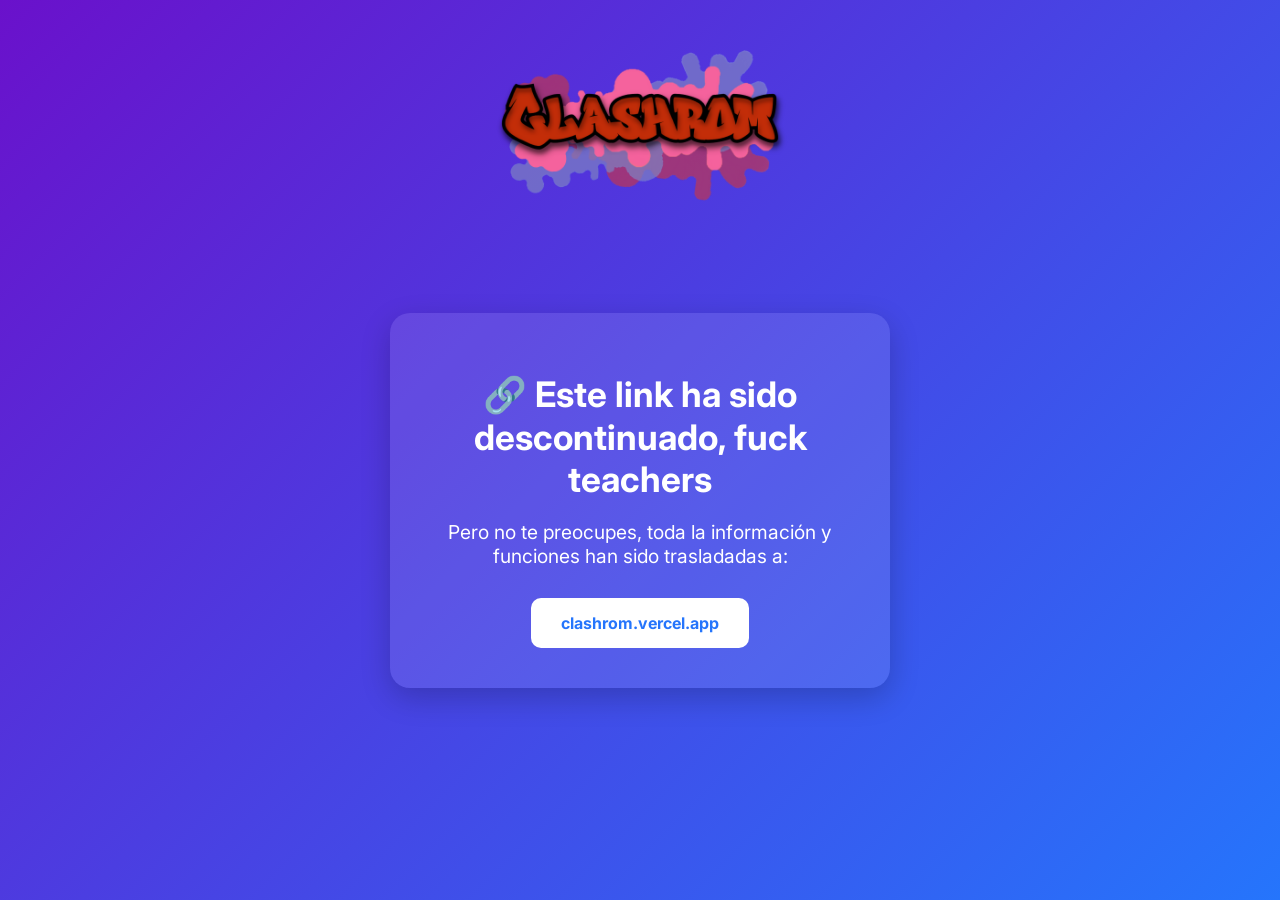
==== commit ed1c9495: "Update index.html" ====
--- a/index.html
+++ b/index.html
@@ -1,869 +1,93 @@
-    <!-- SE QUE LO ESTAS LEYENDO -> AQUI MERX ÃÂÃÂ°ÃÂÃÂÃÂÃÂÃÂÃÂ
-        si lo disfrutas apoyame desde: github.com/clasrom/clasrom.github.io :)
-        intentando hacer que?
-        anda quita esto
-    -->
 <!DOCTYPE html>
 <html lang="es">
 <head>
-  <meta charset="UTF-8" />
-  <meta name="viewport" content="width=device-width, initial-scale=1.0"/>
-  <title>Classroom</title>
-  <meta name="description" content="mejor web para jugar en clase, no historial registrado, +100 apps.">
-  <meta name="keywords" content="clashrom, clasrom, jugar en clase, unbloqued, web jugar desbloqueada, Merx, Merks">
-  <link rel="icon" href="https://ssl.gstatic.com/classroom/favicon.png" type="image/png">
-  <link href="https://fonts.googleapis.com/css2?family=Montserrat:wght@700&display=swap" rel="stylesheet">
-  <link rel="stylesheet" href="style.css">
-  <link rel="stylesheet" href="style2.css">
-  <link rel="stylesheet" href="overlay.css">
-  <link rel="preconnect" href="https://fonts.googleapis.com">
-  <link rel="preconnect" href="https://fonts.gstatic.com" crossorigin>
-  <link href="https://fonts.googleapis.com/css2?family=Archivo+Black&display=swap" rel="stylesheet">
-  <link
-    rel="stylesheet"
-    href="https://cdnjs.cloudflare.com/ajax/libs/animate.css/4.1.1/animate.min.css"
-  />
-  <script>
-      window.va = window.va || function () { (window.vaq = window.vaq || []).push(arguments); };
-  </script>
-  <script defer src="/_vercel/insights/script.js"></script>
-  <link rel="stylesheet" href="https://fonts.googleapis.com/css2?family=Material+Symbols+Outlined:opsz,wght,FILL,GRAD@20..48,100..700,0..1,-50..200&icon_names=search" />
-  <link rel="preconnect" href="https://fonts.gstatic.com" crossorigin>
-  <link href="https://fonts.googleapis.com/css2?family=Bangers&display=swap" rel="stylesheet">
+  <meta charset="UTF-8">
+  <meta name="viewport" content="width=device-width, initial-scale=1.0">
+  <title>Link Descontinuado</title>
+  <link href="https://fonts.googleapis.com/css2?family=Inter:wght@400;700&display=swap" rel="stylesheet">
+  <style>
+    * {
+      box-sizing: border-box;
+      margin: 0;
+      padding: 0;
+      font-family: 'Inter', sans-serif;
+    }
+
+    body {
+      height: 100vh;
+      display: flex;
+      align-items: center;
+      justify-content: center;
+      background: linear-gradient(135deg, #6a11cb, #2575fc);
+      color: white;
+      text-align: center;
+      padding: 20px;
+      position: relative;
+    }
+
+    .container {
+      background: rgba(255, 255, 255, 0.1);
+      padding: 40px 40px 40px 40px;
+      top: 50px;
+      border-radius: 20px;
+      box-shadow: 0 10px 30px rgba(0,0,0,0.2);
+      max-width: 500px;
+      width: 100%;
+      position: relative;
+      z-index: 1;
+      animation: fadeIn 1.5s ease forwards;
+    }
+
+    .logo {
+      width: 300px;
+      max-width: 80%;
+      position: absolute;
+      top: 20px; /* mitad de la altura para que flote encima */
+      left: 50%;
+      transform: translateX(-50%);
+      border-radius: 20px;
+      z-index: 2;
+    }
+
+    h1 {
+      font-size: 2.2rem;
+      margin-bottom: 20px;
+      margin-top: 20px;
+    }
+
+    p {
+      font-size: 1.2rem;
+      margin-bottom: 30px;
+    }
+
+    a {
+      display: inline-block;
+      background-color: #fff;
+      color: #2575fc;
+      font-weight: 700;
+      padding: 15px 30px;
+      border-radius: 10px;
+      text-decoration: none;
+      transition: transform 0.3s, background-color 0.3s;
+    }
+
+    a:hover {
+      background-color: #e0e0e0;
+      transform: scale(1.05);
+    }
+
+    @keyframes fadeIn {
+      0% { opacity: 0; transform: translateY(-20px);}
+      100% { opacity: 1; transform: translateY(0);}
+    }
+  </style>
 </head>
 <body>
-  <div id="adblock-overlay">
-    <div  id="adblock-box">
-      <h2>Bloqueador de anuncios detectado</h2>
-      <p>Debes desactivarlo para continuar. Una vez desactivado, pulsa el boton:</p>
-      <button id="adblock-continue" class="adblock-btn">He desactivado el bloqueador, continuar</button>
-      <button id="adblock-instructions" class="adblock-btn secondary">¿Como desactivar?</button>
+  <img src="images/clashrom.png" alt="Clashrom Logo" class="logo">
+  <div class="container">
+    <h1>🔗 Este link ha sido descontinuado, fuck teachers</h1>
+    <p>Pero no te preocupes, toda la información y funciones han sido trasladadas a:</p>
+    <a href="https://clasrom.vercel.app" target="_blank">clashrom.vercel.app</a>
   </div>
-  </div>
-  <div id="offlineBanner" class="animate__animated animate__bounce" style="display:none; position:fixed; top:0; width:100%; text-align:center; background:#ff4d4d; color:white; padding:8px; z-index:9999;">
-  Sin conexion. Algunas funciones pueden no funcionar.
-  </div>
-
-  <!-- Imagen fullscreen -->
-  <img id="fullscreenImage" class="fullscreen-img" src="images/screen1.jpg" alt="Pantalla completa" />
-  <link rel="stylesheet" href="background.css">
-  <script src="background.js" defer></script>
-
-  <canvas id="twinkle-bg"></canvas>
-  <canvas id="constellation-bg"></canvas>
-  <!-- TABLÃÂÃÂÃÂÃÂN DE NOVEDADES (por debajo de fullscreen, z-index menor) -->
-  <div id="novedades-modal" style="display:none;">
-    <div id="novedades-box">
-      <h2>Novedades</h2>
-      <div id="novedades-content"></div>
-      <button id="novedades-vale">Vale</button>
-    </div>
-  </div>
-
-  <!-- NUEVO: Botonera vertical y menu hamburguesa a la izquierda -->
-  <div class="menu-hamburguesa-container">
-    <!-- BotÃÂÃÂÃÂÃÂ³n hamburguesa -->
-    <button id="hamburguesaBtn" class="menu-hamburguesa-btn" title="Mostrar menu">
-      <span style="font-size:40px;">&#9776;</span>
-    </button>
-    <!-- Panel botones verticales -->
-    <div id="panelBotones" class="botones-panel">
-      <!-- BotÃÂÃÂÃÂÃÂ³n Ajustes -->
-      <button id="toggleSettings" class="boton-ajuste-vertical">
-        <span class="ajustes-text">Ajustes</span>
-      </button>
-      <!-- BotÃÂÃÂÃÂÃÂ³n de pÃÂÃÂÃÂÃÂ¡nico -->
-      <button id="classroomRedirectBtn" class="boton-ajuste-vertical" title="Boton de panico, Ir a Google Classroom">
-        <span style="margin-left:4px;">Classroom</span>
-      </button>
-      <!-- BotÃÂÃÂÃÂÃÂ³n TÃÂÃÂÃÂÃÂ©rminos y condiciones -->
-      <button id="tyc" class="boton-ajuste-vertical" title="Terminos y condiciones">
-        <span style="font-size:1.15em;">-?-</span>
-        <span style="margin-left:4px;">Terminos</span>
-      </button>
-    </div>
-  </div>
-
-  <!-- Panel de Ajustes centrado -->
-  <div class="settings" id="settingsPanel">
-    <div class="settings-row">
-      <label for="colorPicker" style="color:white;">Color de fondo:</label>
-      <input type="color" id="colorPicker" name="colorPicker" value="#0f0c29" style="width: 40px; height: 40px; border: none; background: none;">
-      <button class="settings-buttons" class="default-btn" type="button" onclick="resetColor()">Default</button>
-    </div>
-    <div class="settings-row">
-      <input id="titleInput" type="text" placeholder="Nuevo titulo de pestaña">
-      <button class="settings-buttons" class="default-btn" type="button" onclick="setDefaultTitle()">Default</button>
-    </div>
-    <div class="settings-row">
-      <input id="imageInput" type="text" placeholder="URL nueva imagen fullscreen">
-      <button class="default-btn" type="button" onclick="setDefaultImage()">Default</button>
-    </div>
-    <div class="settings-row">
-      <input id="iconInput" type="text" placeholder="URL nueva icono">
-      <button class="default-btn-icon" type="button" onclick="setDefaultImage()">Default</button>
-    </div>
-    <div class="screens-menu">
-    <button class="images-rows">
-      <img class="images-sett" src="images/screen1.jpg" alt="tutoria">
-    </button>
-    <button class="images-rows">
-      <img class="images-sett" src="images/screen2.jpg" alt="educacion fisica">
-    </button>
-    <button class="images-rows">
-      <img class="images-sett" src="images/screen3.jpg" alt="musica">
-    </button>
-    <button class="images-rows">
-      <img class="images-sett" src="images/screen4.png" alt="organizacion_denegado">
-    </button>
-    </div>
-    <div class="screens-menu"> 
-      <button class="images-rows">
-        <img class="images-sett" src="images/screen5.jpg" alt="lengua">
-      </button>
-      <button class="images-rows">
-        <img class="images-sett" src="images/screen6.png" alt="tarea1">
-      </button>
-      <button class="images-rows">
-        <img class="images-sett" src="images/screen7.png" alt="chrome">
-      </button>
-      <button class="images-rows">
-        <img class="images-sett" src="images/screen8.png" alt="documento">
-      </button>
-    </div>
-    <div class="settings-row">
-      <button class="settings-buttons" class="aboutblank-btn" type="button" onclick="openAboutBlankIframe()">about:blank</button>
-    </div>
-    <button class="settings-buttons" id="applyBtn" onclick="applySettings()">Aplicar</button>
-  </div>
-
-  <!-- Sentinela para IntersectionObserver -->
-  <div id="buscador-sentinela" style="height:1px;"></div>
-  <!-- Barra de bÃÂÃÂÃÂÃÂºsqueda de botones -->
-  <div id="buscador-contenedor">
-    <input id="buscador-menu" type="text" placeholder="Buscar app">
-    <span class="material-symbols-outlined">search</span>
-    <!-- NUEVO: Imagen a la derecha del buscador, mÃÂÃÂÃÂÃÂ¡s grande y sin fondo -->
-    <img id="buscador-logo-img" src="https://i.postimg.cc/RZHbrftp/clashrom.png" alt="clashrom logo">
-    <p id="version">version 1.0
-      MEGA update
-    </p>
-  </div>
-  <div id="resultados-busqueda" style="display:none;"></div>
-
-  <!-- MENU COMPLETO (no se omite nada) -->
-    <!-- RECUADRO RECOMENDADOS -->
-  <div id="menu">
-    <div id="recomendados-wrapper" class="menu-buttons-row-wrapper recomendados-row-wrapper">
-      <div class="recomendados-title">RECOMENDADO</div>
-        <button class="carousel-arrow left" id="reco-arrow-left" onclick="scrollRow('reco', -1)" aria-label="Izquierda">
-          <svg viewBox="0 0 48 48"><polyline points="32,12 16,24 32,36" stroke-linecap="round" stroke-linejoin="round"/></svg>
-        </button>
-      <div class="recomendados-row">
-        <button class="menu-button" onclick="abrirEnIframe('https://landon.ryuflowing.org/games/badpiggies/index.html')">
-          <img src="https://is1-ssl.mzstatic.com/image/thumb/Purple211/v4/86/f2/d0/86f2d00b-a564-747c-b5ad-934d9c417e0c/AppIcon-0-0-1x_U007emarketing-0-7-0-0-85-220.png/1200x630wa.png" alt="bad piggies">
-        </button>
-        <button class="menu-button" onclick="abrirEnIframe('https://hqz.litesa.com/assets/g/81.html')">
-          <img src="https://www.vanas.us/images/blog/why-the-video-game-geometry-dash-is-so-popular.jpg" alt="geometrydash">
-        </button>
-        <button class="menu-button" onclick="abrirEnIframe('https://landon.ryuflowing.org/games/balatro/index.html')">
-          <img src="https://www.nintendo.com/eu/media/images/10_share_images/games_15/nintendo_switch_download_software_1/2x1_NSwitchDS_Balatro.jpg" alt="balatro">
-        </button>
-        <button class="menu-button" onclick="abrirEnIframe('https://www.easemate.ai/webapp/chat?from=ai-chat')">
-          <img src="https://tagshop.ai/blog/wp-content/uploads/2025/10/Image-to-video-converters--1024x538.png" alt="ia">
-        </button>
-      </div>
-      <button class="carousel-arrow right" id="reco-arrow-right" onclick="scrollRow('reco', 1)" aria-label="Derecha">
-        <svg viewBox="0 0 48 48"><polyline points="16,12 32,24 16,36" stroke-linecap="round" stroke-linejoin="round"/></svg>
-      </button>
-    </div>    
-    <!-- SecciÃÂÃÂÃÂÃÂ³n Entretenimiento -->
-    <div style="display: flex; flex-direction: column; align-items: flex-start;">
-      <!-- Flecha expandible a la izquierda -->
-          <button class="expand-arrow" id="ent-expand-arrow" aria-label="Expandir">
-            <svg class="expand-triangle" viewBox="0 0 24 24" width="28" height="28">
-              <polygon points="12,18 4,6 20,6" fill="white"/>
-          </svg>
-        </button>
-      <div class="section-title">Entretenimiento</div>
-      <div class="menu-buttons-row-wrapper">
-        <button class="carousel-arrow left" id="ent-arrow-left" onclick="scrollRow('ent', -1)" aria-label="Izquierda">
-          <svg viewBox="0 0 48 48"><polyline points="32,12 16,24 32,36" stroke-linecap="round" stroke-linejoin="round"/></svg>
-        </button>
-        <div class="menu-buttons-row" id="ent-row">
-          <button class="menu-button" onclick="abrirEnIframe('netflix.html')">
-            <img src="https://encrypted-tbn0.gstatic.com/images?q=tbn:ANd9GcSmUo2nZHDQPSF3vGwsETiT4uMNmMr4RmCIIg&s" alt="netflix">
-          </button>
-          <button class="menu-button" onclick="abrirEnIframe('https://studywith-vcsa.ploteando.com/static/google-embed.html#https://youtube.com')">
-            <img src="https://brandemia.org/contenido/subidas/2017/10/logo_youtube-1-960x640.jpg" alt="youTube">
-          </button>
-          <button class="menu-button" onclick="abrirEnIframe('https://studywith-vcsa.ploteando.com/static/google-embed.html#https://www.tiktok.com')">
-            <img src="https://encrypted-tbn0.gstatic.com/images?q=tbn:ANd9GcQudmmnH6IynuZcjbVj2yD7uHYDMHwqnc9QBQ&s" alt="tiktok">
-          </button>
-          <button class="menu-button" onclick="abrirEnIframe('https://studywith-vcsa.ploteando.com/static/google-embed.html#https://www.instagram.com/')">
-            <img src="https://www.trecebits.com/wp-content/uploads/2022/05/Instagram-nuevo-logo.jpg.webp" alt="instagram">
-          </button>
-          <button class="menu-button" onclick="abrirEnIframe('https://pelikula.es/')">
-            <img src="images/pelikulas.png" alt="pelikulas">
-          </button>
-          <button class="menu-button" onclick="abrirEnIframe('https://www.aragontelevision.es/')">
-            <img src="https://www.aragontelevision.es/_archivos/imagenes/imagen-grafica_55197_grande.jpg" alt="aragontv">
-          </button>
-          <button class="menu-button" onclick="abrirEnIframe('https://www.rtve.es/play/')">
-            <img src="https://img.rtve.es/imagenes/rtve-play/01764256179892.jpg" alt="rtve">
-          </button>
-          <button class="menu-button" onclick="abrirEnIframe('twich.html')">
-            <img src="https://platform.theverge.com/wp-content/uploads/sites/2/chorus/uploads/chorus_asset/file/19234617/01_Twitch_Logo.jpg?quality=90&strip=all&crop=0,0,100,100" alt="Twich">
-          </button>
-          <button class="menu-button" onclick="abrirEnIframe('https://pluto.tv/es/')">
-            <img src="https://play-lh.googleusercontent.com/uYuzRkAmitXSVzx5J3zKJR3WlYKbMr6kffslwSxLiWWGgUIUm6kFB2ZeEjFJLclIZxox=w240-h480-rw" alt="plutotv">
-          </button>
-          <button class="menu-button" onclick="abrirEnIframe('https://www.myinstants.com/en/index/es/')">
-            <img src="https://images.imyfone.com/filme/assets/article/intro-of-myinstants-soundboard.jpg" alt="Chat">
-          </button>
-          <button class="menu-button" onclick="abrirEnIframe('https://librefutboltv.su/')">
-            <img src="https://i.ytimg.com/vi/zWzGNvBfaw4/hqdefault.jpg" alt="LibreFutbolTV">
-          </button>
-          <button class="menu-button" onclick="abrirEnIframe('https://sporticos.com/es/league/espana/laliga')">
-            <img src="https://encrypted-tbn0.gstatic.com/images?q=tbn:ANd9GcQqMKSC_10hSBhNYjcdYI2XQ8d2tMU-3N7cwA&s" alt="sporticos">
-          </button>
-          <button class="menu-button" onclick="abrirEnIframe('https://seriesflix.golf/serie/la-isla-de-las-tentaciones/')">
-            <img src="https://album.mediaset.es/eimg/2025/04/30/lidlt-logo_d5e7.jpg?w=1200" alt="isla">
-          </button>
-          <!-- NUEVO BOTÃÂÃÂÃÂÃÂN OMEGLE -->
-          <button class="menu-button" onclick="abrirEnIframe('https://ome.tv')">
-            <img src="https://play-lh.googleusercontent.com/dqXfJhXmJRvQNU-6ExVKC1QchVfscm1VpmZO16IAjAF0eN6YwWIUjdOSPSdBgK1gRQ" alt="omegle">
-          </button>
-        </div>
-        <button class="carousel-arrow right" id="ent-arrow-right" onclick="scrollRow('ent', 1)" aria-label="Derecha">
-          <svg viewBox="0 0 48 48"><polyline points="16,12 32,24 16,36" stroke-linecap="round" stroke-linejoin="round"/></svg>
-        </button>
-      </div>
-    </div>
-    <!-- SecciÃÂÃÂÃÂÃÂ³n Juegos -->
-    <div style="display: flex; flex-direction: column; align-items: flex-start;">
-            <!-- Flecha expandible a la izquierda -->
-          <button class="expand-arrow" id="juegos-expand-arrow" aria-label="Expandir">
-            <svg class="expand-triangle" viewBox="0 0 24 24" width="28" height="28">
-              <polygon points="12,18 4,6 20,6" fill="white"/>
-          </svg>
-        </button>
-      <div class="section-title">Juegos</div>
-      <div class="menu-buttons-row-wrapper">
-        <button class="carousel-arrow left" id="juegos-arrow-left" onclick="scrollRow('juegos', -1)" aria-label="Izquierda">
-          <svg viewBox="0 0 48 48"><polyline points="32,12 16,24 32,36" stroke-linecap="round" stroke-linejoin="round"/></svg>
-        </button>
-        <div class="menu-buttons-row" id="juegos-row">
-          <button class="menu-button" id="crazygames-btn">
-            <img src="https://artoonsolutions.com/wp-content/uploads/2023/12/ICON-IMAGE-03.png" alt="CrazyGames Aleatorio">
-          </button>
-          <button class="menu-button" id="poki-btn">
-            <img src="https://cloudfront-us-east-1.images.arcpublishing.com/semana/N6XRSIKBGFH6FNS6PYHKBM5W3Q.jpg" alt="Poki Aleatorio">
-          </button>
-          <button class="menu-button" onclick="abrirEnIframe('eldardo.html')">
-            <img src="https://i.postimg.cc/15Hdb03C/Proyecto-nuevo-(2).png" alt="eldardo">
-          </button>
-          <!-- NUEVO itch.io -->
-          <button class="menu-button" onclick="abrirEnIframe('https://studywith-vcsa.ploteando.com/static/google-embed.html#https://itch.io/')">
-            <img src="https://encrypted-tbn0.gstatic.com/images?q=tbn:ANd9GcTYtrtEupg1dbWrMlm-E7VcVnfs0SOJj-UDjQ&s" alt="itch.io">
-          </button>
-          <!-- NUEVO GEFORCE NOW -->
-          <button class="menu-button" onclick="abrirEnIframe('https://definitelyscience.com/class/GeForce-Now/')">
-            <img src="https://static1.xdaimages.com/wordpress/wp-content/uploads/2020/02/nvidia-geforce-now.jpg" alt="GeForce NOW">
-          </button>
-          <!-- juegos -->
-          <!-- NUEVO clashroyale -->
-          <button class="menu-button" onclick="abrirEnIframe('clash_royale.html')">
-            <img src="https://lh6.googleusercontent.com/proxy/3doA2peWtWGF1OZ74r30wweEU2AE9lm1D8QYOJyrlZj59TsuEDKF8NaxwHUiTgiIslR8desTF-QM9qRxL3XWvn_0dD1T5bpeEvi1o3yhADB0TXkTnBU7oFsPA0Q" alt="clash">
-          </button>
-          <!-- NUEVO R E P O -->
-          <button class="menu-button" onclick="abrirEnIframe('https://publishers.odoobooks.com/games/repo/')">
-            <img src="https://shared.fastly.steamstatic.com/store_item_assets/steam/apps/3241660/2cff5912c1add2e009eb1c1c630a47ac06cb81a1/capsule_616x353.jpg?t=1765552338" alt="repo">
-          </button>
-          <!-- NUEVO cuphead -->
-          <button class="menu-button" onclick="abrirEnIframe('https://landon.ryuflowing.org/games/Cuphead/index.html')">
-            <img src="https://encrypted-tbn0.gstatic.com/images?q=tbn:ANd9GcRITy0XknZkU7pUEdJabfv60xYjXt1rcNQ4jA&s" alt="cuphead">
-          </button>
-          <!-- NUEVO angrybirds -->
-          <button class="menu-button" onclick="abrirEnIframe('https://landon.ryuflowing.org/gamefile/Angrybirds.html')">
-            <img src="https://is1-ssl.mzstatic.com/image/thumb/PurpleSource221/v4/bd/40/51/bd405157-e3f5-55ac-715a-00761323347a/Placeholder.mill/1200x630wa.jpg" alt="angrybirds">
-          </button>
-          <!-- NUEVO bad piggies -->
-          <button class="menu-button" onclick="abrirEnIframe('https://landon.ryuflowing.org/games/badpiggies/index.html')">
-            <img src="https://is1-ssl.mzstatic.com/image/thumb/Purple211/v4/86/f2/d0/86f2d00b-a564-747c-b5ad-934d9c417e0c/AppIcon-0-0-1x_U007emarketing-0-7-0-0-85-220.png/1200x630wa.png" alt="bad piggies">
-          </button>
-          <!-- NUEVO amanda -->
-          <button class="menu-button" onclick="abrirEnIframe('https://landon.ryuflowing.org/games/amanda-the-adventurer/index.html')">
-            <img src="https://www.nintendo.com/eu/media/images/10_share_images/games_15/nintendo_switch_download_software_1/2x1_NSwitchDS_AmandaTheAdventurer.jpg" alt="amanda">
-          </button>
-          <!-- NUEVO balatro -->
-          <button class="menu-button" onclick="abrirEnIframe('https://landon.ryuflowing.org/games/balatro/index.html')">
-            <img src="https://www.nintendo.com/eu/media/images/10_share_images/games_15/nintendo_switch_download_software_1/2x1_NSwitchDS_Balatro.jpg" alt="balatro">
-          </button>
-          <!-- NUEVO buckshot -->
-          <button class="menu-button" onclick="abrirEnIframe('https://landon.ryuflowing.org/games/buckshot/index.html')">
-            <img src="https://images.g2a.com/470x276/1x1x0/buckshot-roulette-pc-steam-gift-europe-i10000504233005/93461eba6c2f4fa78a0edd87" alt="buckshot">
-          </button>
-          <!-- NUEVO milkman -->
-          <button class="menu-button" onclick="abrirEnIframe('https://landon.ryuflowing.org/games/milk/index.html')">
-            <img src="https://i.postimg.cc/FKndqHtx/milkman.jpg" alt="milkman">
-          </button>
-          <!-- NUEVO raft -->
-          <button class="menu-button" onclick="abrirEnIframe('https://landon.ryuflowing.org/games/raft/index.html')">
-            <img src="https://mmos.com/wp-content/uploads/2022/06/raft-the-final-chapter-logo-key-art.jpg" alt="raft">
-          </button>
-          <!-- NUEVO animal crossing -->
-          <button class="menu-button" onclick="abrirEnIframe('https://login.quiz-me.org/stuff/selfhosted/mexiisamonkey/acww.html')">
-            <img src="https://i.pinimg.com/736x/a5/9b/81/a59b8105d3eef8dafb11ced6e6a4a3ef.jpg" alt="animal crossing">
-          </button>
-          <!-- NUEVO people playground -->
-          <button class="menu-button" onclick="abrirEnIframe('https://landon.ryuflowing.org/games/PPG/index.html')">
-            <img src="https://assets-prd.ignimgs.com/2023/07/30/people-1690697393849.jpg" alt="people playground">
-          </button>
-          <!-- NUEVO getting over it -->
-          <button class="menu-button" onclick="abrirEnIframe('https://landon.ryuflowing.org/gamefile/goi.html')">
-            <img src="https://i.ytimg.com/vi/yQar_roDqEU/hq720.jpg?sqp=-oaymwEhCK4FEIIDSFryq4qpAxMIARUAAAAAGAElAADIQj0AgKJD&rs=AOn4CLDfAQSzNAfjFWUQ4kLyKmSL3F0Xig" alt="getting over it">
-          </button>
-          <!-- NUEVO five nights at freddy 1 -->
-          <button class="menu-button" onclick="abrirEnIframe('https://landon.ryuflowing.org/games/fnaf/index.html')">
-            <img src="https://img.itch.zone/aW1nLzg2ODIyNzkuanBn/original/KfGk3R.jpg" alt="five nights at freddy">
-          </button>
-          <!-- NUEVO five nights at freddy 2 -->
-          <button class="menu-button" onclick="abrirEnIframe('https://landon.ryuflowing.org/games/2/index.html')">
-            <img src="https://m.media-amazon.com/images/I/71IFsJ3lEjL.jpg" alt="five nights at freddy 2">
-          </button>
-          <!-- NUEVO five nights at freddy 3 -->
-          <button class="menu-button" onclick="abrirEnIframe('https://landon.ryuflowing.org/games/3/index.html')">
-            <img src="https://m.media-amazon.com/images/I/71Pib7x9NbL.jpg" alt="five nights at freddy 3">
-          </button>
-          <!-- NUEVO five nights at freddy 4 -->
-          <button class="menu-button" onclick="abrirEnIframe('https://landon.ryuflowing.org/games/4/index.html')">
-            <img src="https://m.media-amazon.com/images/I/81AE4nV6jgL.png" alt="five nights at freddy 4">
-          </button>
-          <!-- NUEVO five nights at freddy 5 -->
-          <button class="menu-button" onclick="abrirEnIframe('https://landon.ryuflowing.org/gamefile/fnafs.html')">
-            <img src="https://upload.wikimedia.org/wikipedia/en/6/69/Five_Nights_at_Freddy%27s-Sister_Location.jpg" alt="five nights at freddy sister location">
-          </button>
-          <!-- NUEVO people five nights at epsein -->
-          <button class="menu-button" onclick="abrirEnIframe('https://landon.ryuflowing.org/gamefile/fnae.html')">
-            <img src="https://i.postimg.cc/zf6jd55F/epss.jpg" alt="five nights at epstein">
-          </button>
-          <!-- NUEVO minecraft 1.12.2-->
-          <button class="menu-button" onclick="abrirEnIframe('eagler.html')">
-            <img src="https://i.postimg.cc/DwnWb8V4/1-12-2.jpg" alt="minecraft 1.12.2">
-          </button>
-          <!-- NUEVO minecraft 1.8.8-->
-          <button class="menu-button" onclick="abrirEnIframe('https://eaglercraft.q13x.com/1.8.8/wasm/?retina=true')">
-            <img src="https://i.postimg.cc/Pfvvggz3/1-8-8.jpg" alt="minecraft 1.8.8">
-          </button>
-          <!-- NUEVO minecraft loopcraft-->
-          <button class="menu-button" onclick="abrirEnIframe('https://www.craftingloop.com/')">
-            <img src="https://shared.fastly.steamstatic.com/store_item_assets/steam/apps/871160/header.jpg?t=1697610568" alt="minecraft loopcraft">
-          </button>
-          <!-- NUEVO plants -->
-          <button class="menu-button" onclick="abrirEnIframe('https://db.duck.quackprep.com/html/pvz/index.html')">
-            <img src="https://m.media-amazon.com/images/I/81nvswO0GIL.png" alt="plantsvszombies">
-          </button>
-          <!-- NUEVO blumgi racers -->
-          <button class="menu-button" onclick="abrirEnIframe('https://snakeiogames.github.io/blumgi_racers/')">
-            <img src="https://cdn-1.webcatalog.io/catalog/poki-blumgi-racers/poki-blumgi-racers-social-preview.png?v=1725318169101" alt="blumgiracers">
-          </button>
-          <!-- NUEVO blumgi soccer -->
-          <button class="menu-button" onclick="abrirEnIframe('https://frivez.com/games/blumgi-soccer/index.html')">
-            <img src="https://basketrandom.io/data/image/game/blumgi-soccer1.jpg" alt="blumgisoccer">
-          </button>
-          <!-- NUEVO press under pressure -->
-          <button class="menu-button" onclick="abrirEnIframe('https://gfile.pages.dev/pressing/')">
-            <img src="https://pressingunderpressure.com/pressing-under-pressure1.png" alt="pressing">
-          </button>
-          <!-- NUEVO santa tracker -->
-          <button class="menu-button" onclick="abrirEnIframe('https://santatracker.google.com/intl/es/')">
-            <img src="https://i.blogs.es/7de744/santa-tracker/840_560.png" alt="santatracker">
-          </button>
-          <!-- NUEVO sandboxels -->
-          <button class="menu-button" onclick="abrirEnIframe('https://landon.ryuflowing.org/gamefile/Sandboxels.html')">
-            <img src="https://i.ytimg.com/vi/1ksDIxTSVi8/maxresdefault.jpg" alt="sandboxels">
-          </button>
-          <!-- NUEVO pako highway -->
-          <button class="menu-button" onclick="abrirEnIframe('https://pakohighway.online/')">
-            <img src="https://games.lol/wp-content/uploads/2022/10/pako-highway-pc-full-version.jpg" alt="pako">
-          </button>
-          <!-- NUEVO grow a garden -->
-          <button class="menu-button" onclick="abrirEnIframe('https://growden.io/')">
-            <img src="https://dqy38fnwh4fqs.cloudfront.net/UHGNQ8EKADMMQGBH8GG8RRE7LMMA/projects/growden-io-game5a9c2eb3-94d2-4559-b719-5a500381842d" alt="growden">
-          </button>
-          <!-- NUEVO grow a dadish -->
-          <button class="menu-button" onclick="abrirEnIframe('https://landon.ryuflowing.org/gamefile/dadish.html')">
-            <img src="https://www.nintendo.com/eu/media/images/10_share_images/games_15/nintendo_switch_download_software_1/H2x1_NSwitchDS_Dadish_image1600w.jpg" alt="dadish">
-          </button>
-          <!-- NUEVO idle ants -->
-          <button class="menu-button" onclick="abrirEnIframe('https://db.duckmath.org/html/idle_ants/index.html')">
-            <img src="https://is1-ssl.mzstatic.com/image/thumb/Purple221/v4/46/d8/32/46d83205-ef39-bf24-d2c0-b73133ed5174/AppIcon-1x_U007emarketing-0-8-0-85-220-0.png/1200x630wa.jpg" alt="idle ants">
-          </button>
-          <!-- NUEVO ragdol archers -->
-          <button class="menu-button" onclick="abrirEnIframe('https://landon.ryuflowing.org/games/ragdoll-archers/index.html')">
-            <img src="https://i0.wp.com/diva-magazine.com/wp-content/uploads/2025/12/ragdoll-archers-banner2.jpg?fit=1022%2C553&ssl=1&w=640" alt="ragdoll archers">
-          </button>
-          <!-- NUEVO lordz.io -->
-          <button class="menu-button" onclick="abrirEnIframe('https://lordz.io/')">
-            <img src="https://cdn.titotu.io/images/games/lordz-io-1280x720.jpg" alt="lordz.io">
-          </button>
-          <!-- NUEVO level devil -->
-          <button class="menu-button" onclick="abrirEnIframe('https://leveldevil2.com/es/')">
-            <img src="https://i0.wp.com/www.rectifygaming.com/wp-content/uploads/2025/04/Screenshot-2025-04-01-at-7.57.53%E2%80%AFPM.png?fit=2553%2C1429&ssl=1" alt="level evil">
-          </button>
-          <!-- NUEVO bitlife -->
-          <button class="menu-button" onclick="abrirEnIframe('https://mountain658.github.io/g/bitlife/index.html')">
-            <img src="https://m.media-amazon.com/images/M/MV5BODk0MjU3YzktNTBhYy00M2NhLThjYWYtZTIwYWEwYjdiNThhXkEyXkFqcGc@._V1_FMjpg_UX1000_.jpg" alt="bitlife">
-          </button>
-          <!-- NUEVO stickman hook -->
-          <button class="menu-button" onclick="abrirEnIframe('https://stickmanhookgame.org/')">
-            <img src="https://stickhook.io/data/image/game/stick-hook-game1.png" alt="stickmanhook">
-          </button>
-          <!-- NUEVO block blast -->
-          <button class="menu-button" onclick="abrirEnIframe('https://db2.duckmath.org/2024/unity3/block-blast/index.html')">
-            <img src="https://r.res.easebar.com/pic/20250403/7ff570c1-05ff-4c27-8c4e-718aeefc1a84.png" alt="blockblast">
-          </button>
-          <!-- NUEVO appleworm -->
-          <button class="menu-button" onclick="abrirEnIframe('https://appleworm.io/')">
-            <img src="https://i.ytimg.com/vi/aaiLZCEphcY/hq720.jpg?sqp=-oaymwEhCK4FEIIDSFryq4qpAxMIARUAAAAAGAElAADIQj0AgKJD&rs=AOn4CLA4hoh_iS6l9wNVSAXUa-o3TCdhKg" alt="appleworm">
-          </button>
-          <!-- NUEVO super liquid football -->
-          <button class="menu-button" onclick="abrirEnIframe('https://super-liquid-soccer.com/')">
-            <img src="https://img.poki-cdn.com/cdn-cgi/image/q=78,scq=50,width=1200,height=1200,fit=cover,f=png/6ed4fe5c596152a83c39b738e8ac379d/super-liquid-soccer.png" alt="football">
-          </button>
-          <!-- NUEVO snowball .io -->
-          <button class="menu-button" onclick="abrirEnIframe('https://script.google.com/macros/s/AKfycbxa3OjBw8KWer3YhEXl1wxoe1uQKNo-wgGuqPO3NTndX566TTs10-ioXopEPitTvE-B/exec')">
-            <img src="https://static.keygames.com/9/113629/96188/672x448/snowballio.webp" alt="snowball.io">
-          </button>
-          <!-- NUEVO smashkarts -->
-          <button class="menu-button" onclick="abrirEnIframe('https://smashkarts.io/')">
-            <img src="https://i.ytimg.com/vi/ZwWpe5-SMiM/maxresdefault.jpg" alt="smashkarts">
-          </button>
-          <!-- NUEVO rocketgoal -->
-          <button class="menu-button" onclick="abrirEnIframe('https://rocketgoal.io/')">
-            <img src="https://game.cartoongames.io/upload/20251206/rocket-goal_w300.webp" alt="rocketgoal">
-          </button>
-          <!-- NUEVO rocketbot -->
-          <button class="menu-button" onclick="abrirEnIframe('https://rocketbotroyale2.winterpixel.io/')">
-            <img src="https://imgs.crazygames.com/games/rocket-bot-royale/cover_16x9-1732723484943.png?metadata=none&quality=60&height=4436" alt="rocketbot">
-          </button>
-          <!-- NUEVO polytrack -->
-          <button class="menu-button" onclick="abrirEnIframe('https://db.duckmath.org/html/polytrack/index.html')">
-            <img src="https://polytrackgames.io/uploads/2025/8/polytrack.webp" alt="polytrack">
-          </button>
-          <!-- NUEVO kartbros -->
-          <button class="menu-button" onclick="abrirEnIframe('https://kartbros.io/')">
-            <img src="https://store-images.s-microsoft.com/image/apps.45142.14077711198622072.87de44b8-a3b1-4457-9a12-07ae7d1d2d1d.fc852965-177e-4ff6-8b70-39285d803332?h=1280" alt="kartbros">
-          </button>
-          <!-- NUEVO moto x3m -->
-          <button class="menu-button" onclick="abrirEnIframe('https://www.friv.com/z/games/motox3m/game.html')">
-            <img src="https://assets.misjuegos.com/0/24330/78577/672x448/moto-x3m.webp" alt="motox3m">
-          </button>
-          <!-- NUEVO lostgamer -->
-          <button class="menu-button" onclick="abrirEnIframe('https://lostgamer.io/')">
-            <img src="https://cdn-1.webcatalog.io/catalog/lostgamer-io/lostgamer-io-social-preview.png?v=1714780801899" alt="lostgamer">
-          </button>
-          <!-- NUEVO slowroads -->
-          <button class="menu-button" onclick="abrirEnIframe('https://slowroads.io/')">
-            <img src="https://cdn.arstechnica.net/wp-content/uploads/2022/10/slowroads_hero_1.jpg" alt="slowroads">
-          </button>
-          <!-- NUEVO survival games -->
-          <button class="menu-button" onclick="abrirEnIframe('https://survival-race.io/survival-race.embed')">
-            <img src="https://survival-race.io/data/image/play-survival-race-game2.png" alt="survivalgames">
-          </button>
-          <!-- NUEVO driving simulator -->
-          <button class="menu-button" onclick="abrirEnIframe('https://framesynthesis.com/drivingsimulator/maps/')">
-            <img src="https://i.blogs.es/b38efa/apersimulator/450_1000.png" alt="driving simulator">
-          </button>
-          <!-- NUEVO drift boss -->
-          <button class="menu-button" onclick="abrirEnIframe('https://html5.gamedistribution.com/0a8b51e5eaee42e7b4db83ca00afc92e/?gd_sdk_referrer_url=https://gamedistribution.com/games/drift-boss/')">
-            <img src="https://play-lh.googleusercontent.com/AcpwN20FvMMLWDD4ugeQq2xbae9066aJsy8Hs9dG6gy3ZFCWHRRC5Vo2oaKHAoqBPzUZQKgQijqSQTwQ0ys4=w526-h296-rw" alt="driftboss">
-          </button>
-          <!-- NUEVO Bloxd -->
-          <button class="menu-button" onclick="abrirEnIframe('https://bloxd.io/')">
-            <img src="https://imgs.crazygames.com/bloxdhop-io_16x9/20250709130806/bloxdhop-io_16x9-cover?metadata=none&quality=60&width=1200&height=630&fit=crop" alt="bloxd.io">
-          </button>
-          <!-- NUEVO clubpenguin -->
-          <button class="menu-button" onclick="abrirEnIframe('https://play.cpjourney.net/')">
-            <img src="https://blog.cpjourney.net/wp-content/uploads/2024/07/newimage.webp" alt="clubpenguin">
-          </button>
-          <!-- NUEVO little alchemy 2 -->
-          <button class="menu-button" onclick="abrirEnIframe('https://littlealchemy2.com/')">
-            <img src="https://encrypted-tbn0.gstatic.com/images?q=tbn:ANd9GcQDzSFlpUTcaYg8p4nUrGsga-UAdPPfz2w9ew&s" alt="littlealchemy2">
-          </button>
-          <!-- NUEVO funckin -->
-          <button class="menu-button" onclick="abrirEnIframe('https://fnf.kdata1.com/2026/FNF/811/')">
-            <img src="https://i.postimg.cc/VvNmqYhW/funckin.jpg" alt="funckin">
-          </button>
-          <!-- NUEVO lolbeans -->
-          <button class="menu-button" onclick="abrirEnIframe('https://lolbeans.io/')">
-            <img src="https://cdn.titotu.io/images/games/lolbeans-io-1138x640.jpg" alt="LOLbeans">
-          </button>
-          <!-- NUEVO deeeep.io -->
-          <button class="menu-button" onclick="abrirEnIframe('https://deeeep.io/?host=8vPdOK')">
-            <img src="https://1games.io/data/image/game/deeeep-io/deeeep-io1.jpg" alt="deeeep.io">
-          </button>
-          <!-- NUEVO bloob -->
-          <button class="menu-button" onclick="abrirEnIframe('https://play.gidd.io/')">
-            <img src="https://gidd.io/wp-content/uploads/2022/06/giddio.png" alt="gidd">
-          </button>
-          <!-- NUEVO hole.io -->
-          <button class="menu-button" onclick="abrirEnIframe('https://holeio.com/')">
-            <img src="https://www.nintendo.com/eu/media/images/10_share_images/games_15/nintendo_switch_download_software_1/2x1_NSwitchDS_HoleIo.jpg" alt="hole.io">
-          </button>
-           <!-- NUEVO cartas contra humanidad -->
-          <button class="menu-button" onclick="abrirEnIframe('https://cartascontralahumanidadonline.com/')">
-            <img src="https://encrypted-tbn0.gstatic.com/images?q=tbn:ANd9GcRLNB13MYhbdawfWIbG7wK2FNihYVzKoM4caw&s" alt="humanidad">
-          </button>
-          <!-- NUEVO linerider -->
-          <button class="menu-button" onclick="abrirEnIframe('https://www.linerider.com/')">
-            <img src="https://images.launchbox-app.com/a9c48c24-34dd-4cf7-9a65-7ff234f9818d.png" alt="linerider">
-          </button>
-          <!-- NUEVO tagpro -->
-          <button class="menu-button" onclick="abrirEnIframe('https://tagpro.koalabeast.com/')">
-            <img src="https://encrypted-tbn0.gstatic.com/images?q=tbn:ANd9GcS4mamoabCsmljhz0bTxV5dNrhQnrL5JMEqUA&s" alt="tagpro">
-          </button>
-          <!-- NUEVO geometrydash -->
-          <button class="menu-button" onclick="abrirEnIframe('https://hqz.litesa.com/assets/g/81.html')">
-            <img src="https://www.vanas.us/images/blog/why-the-video-game-geometry-dash-is-so-popular.jpg" alt="geometrydash">
-          </button>
-          <!-- NUEVO geometrydash subzero-->
-          <button class="menu-button" onclick="abrirEnIframe('https://geometrydashlite.io/geometry-dash-subzero')">
-            <img src="https://is1-ssl.mzstatic.com/image/thumb/PurpleSource211/v4/9c/96/46/9c96461b-bd29-4e3f-bce1-0b7719568048/Placeholder.mill/1200x630wa.jpg" alt="geometrydash subzero">
-          </button>
-          <!-- NUEVO geometrydash meltdown-->
-          <button class="menu-button" onclick="abrirEnIframe('https://geometrydashlite.io/geometry-dash-meltdown')">
-            <img src="https://is1-ssl.mzstatic.com/image/thumb/Purple221/v4/06/d7/84/06d784b0-cf06-3d07-5f32-85adb9645727/AppIcon-1x_U007emarketing-0-11-0-85-220-0.png/1200x630wa.png" alt="geometrydash meltdown">
-          </button>
-          <!-- NUEVO conflict -->
-          <button class="menu-button" onclick="abrirEnIframe('https://www.conflictnations.com/')">
-            <img src="https://i.ytimg.com/vi/twXAuacAO04/maxresdefault.jpg" alt="conflictofnations">
-          </button>
-          <!-- NUEVO helmet -->
-          <button class="menu-button" onclick="abrirEnIframe('https://helmetroyale.io/')">
-            <img src="https://cdn.titotu.io/images/games/helmet-royale-io-750x444.jpg" alt="helmetroyale">
-          </button>
-           <!-- NUEVO gunspin -->
-          <button class="menu-button" onclick="abrirEnIframe('https://db.quackprep.org/html/gun_spin/index.html')">
-            <img src="https://images.sftcdn.net/images/t_app-cover-s-16-9,f_auto/p/b63adcb5-05e1-4014-8116-ebbb61d7cd85/3072044161/gunspin-unblocked-screenshot" alt="gunspin">
-          </button>
-          <!-- NUEVO basket bros -->
-          <button class="menu-button" onclick="abrirEnIframe('https://basketbros.io/?utm_source=bluewizard&utm_medium=referral')">
-            <img src="https://cdn.webgamer.io/games/basket-bros/basket-bros.1280x.85pc.webp" alt="basketbros">
-          </button>
-          <!-- NUEVO wrestlebros -->
-          <button class="menu-button" onclick="abrirEnIframe('https://wrestlebros.io/?utm_source=bluewizard&utm_medium=referral')">
-            <img src="https://imgs.crazygames.com/wrestle-bros_16x9/20250320082313/wrestle-bros_16x9-cover?metadata=none&quality=100&width=1200&height=630&fit=crop" alt="wrestlebros">
-          </button>
-          <!-- NUEVO superhot -->
-          <button class="menu-button" onclick="abrirEnIframe('https://superhotgame.com/superhot-prototype')">
-            <img src="https://superhotgame.com/social-covers/mind-control-delete.png" alt="superhot">
-          </button>
-          <!-- NUEVO Warbro.io -->
-          <button class="menu-button" onclick="abrirEnIframe('https://warbrokers.io/')">
-            <img src="https://warbrokers.io/img/regular_wb_button.png" alt="warbro.io">
-          </button>
-          <!-- NUEVO konqueror -->
-          <button class="menu-button" onclick="abrirEnIframe('https://konqueror.io/')">
-            <img src="https://i.ytimg.com/vi/69iy1L1BF8o/hqdefault.jpg" alt="konqueror.io">
-          </button>
-          <!-- NUEVO shellshokers -->
-          <button class="menu-button" onclick="abrirEnIframe('https://shellshock.io/')">
-            <img src="https://pbs.twimg.com/profile_images/1456048577839435781/GiJJhpA3_400x400.jpg" alt="shellshokers.io">
-          </button>
-          <!-- NUEVO krunker.io -->
-          <button class="menu-button" onclick="abrirEnIframe('https://krunker.io/')">
-            <img src="https://gnw.su/wp-content/uploads/2022/02/Featured-How-to-add-friends-on-Krunker-768x432-750x432.jpg" alt="krunker.io">
-          </button>
-          <!-- NUEVO cs go -->
-          <button class="menu-button" onclick="abrirEnIframe('https://play-cs.com/')">
-            <img src="https://encrypted-tbn0.gstatic.com/images?q=tbn:ANd9GcS3VbjAkJ1I_ofO3wc6LP5aQEdVrG7dJUsOxQ&s" alt="csgo">
-          </button>
-          <!-- NUEVO deadshot.io -->
-          <button class="menu-button" onclick="abrirEnIframe('https://deadshot.io/')">
-            <img src="https://imgs.crazygames.com/games/deadshot-io/cover_16x9-1694770506842.png?metadata=none&quality=60&width=1200&height=630&fit=crop" alt="deadshot.io">
-          </button>
-          <!-- NUEVO poxel.io -->
-          <button class="menu-button" onclick="abrirEnIframe('https://poxel.io/')">
-            <img src="https://imgs.crazygames.com/poxel-io_16x9/20250422021430/poxel-io_16x9-cover?metadata=none&quality=60&width=1200&height=630&fit=crop" alt="poxel.io">
-          </button>
-          <!-- NUEVO veck -->
-          <button class="menu-button" onclick="abrirEnIframe('https://veck.io/')">
-            <img src="https://s3.amazonaws.com/culga-games-images/uploads/images/veck.io.jpg" alt="veck.io">
-          </button>
-          <!-- NUEVO gulper.io -->
-          <button class="menu-button" onclick="abrirEnIframe('https://gulper.io/')">
-            <img src="https://imgs.crazygames.com/games/gulper-io/cover_16x9-1722864711255.png?metadata=none&quality=60&width=1200&height=630&fit=crop" alt="gulper.io">
-          </button>
-          <!-- NUEVO evoworld.io -->
-          <button class="menu-button" onclick="abrirEnIframe('https://evoworld.io/')">
-            <img src="https://img.gamepix.com/games/flyordie/cover/flyordie.png?w=1200&ar=16:10" alt="evoworld.io">
-          </button>
-          <!-- NUEVO digdig.io -->
-          <button class="menu-button" onclick="abrirEnIframe('https://digdig.io/')">
-            <img src="https://www.gamekarma.com/images/games/1002.png" alt="digdig.io">
-          </button>
-          <!-- NUEVO paper.io  -->
-          <button class="menu-button" onclick="abrirEnIframe('https://paperio.site/')">
-            <img src="https://imgs.crazygames.com/paper-io-2_16x9/20250214024143/paper-io-2_16x9-cover?metadata=none&quality=60&height=5507" alt="paper.io">
-          </button>
-          <!-- NUEVO INFINITE CRAFT -->
-          <button class="menu-button" onclick="abrirEnIframe('https://infinite-craft.com/')">
-            <img src="https://neal.fun/share-cards/infinite-craft.png" alt="Infinitecraft">
-          </button>
-          <!-- NUEVO billar -->
-          <button class="menu-button" onclick="abrirEnIframe('https://gamesnacks.com/games/billiardsclassic')">
-            <img src="https://www.classicgame.com/uploaded/game/screenshot/8-ball-billiards-classic.webp" alt="billar">
-          </button>
-          <!-- NUEVO GARTIC PHONE -->
-          <button class="menu-button" onclick="abrirEnIframe('https://garticphone.com/es')">
-            <img src="https://i.pinimg.com/originals/e9/67/a6/e967a6cbaba556d30794fe287a300cba.png" alt="gartic phone">
-          </button>
-          <!-- NUEVO skribbl -->
-          <button class="menu-button" onclick="abrirEnIframe('https://skribbl.io/')">
-            <img src="https://skribbl.io/img/thumbnail.png" alt="skribbl">
-          </button>
-          <!-- NUEVO richup -->
-          <button class="menu-button" onclick="abrirEnIframe('https://richup.io/')">
-            <img src="https://richup.io/og_image.png" alt="richup">
-          </button>
-          <!-- NUEVO cookie clicker -->
-          <button class="menu-button" onclick="abrirEnIframe('https://cookieclicker.com/')">
-            <img src="https://www.nintendo.com/eu/media/images/assets/nintendo_switch_games/cookieclicker/2x1_CookieClicker.jpg" alt="cookie clicker">
-          </button>
-          <!-- NUEVO papas pixeria -->
-          <button class="menu-button" onclick="abrirEnIframe('https://bitent.com/swf/papas_pizzeria/')">
-            <img src="https://i.ytimg.com/vi/XHwr1T9CcAE/sddefault.jpg?v=639b62fb" alt="papas pizzeria">
-          </button>
-          <!-- NUEVO papas freezeria -->
-          <button class="menu-button" onclick="abrirEnIframe('https://en.gameslol.net/data/awayjs/papa/freezeria.html')">
-            <img src="https://imgs.crazygames.com/auto-covers/papas-freezeria_1x1.png?format=auto&quality=100&metadata=none&width=1200" alt="papas freezeria">
-          </button>
-          <!-- NUEVO Game of Thrones: Winter is Coming -->
-          <button class="menu-button" onclick="abrirEnIframe('https://www.r2games.com/play/?game=500')">
-            <img src="https://topdesktopgames.com/_apexmarketing/game_of_thrones_winter_is_coming_7d408ac118_ZDlKwy.jpg" alt="game of thrones">
-          </button>
-        </div>
-        <button class="carousel-arrow right" id="juegos-arrow-right" onclick="scrollRow('juegos', 1)" aria-label="Derecha">
-          <svg viewBox="0 0 48 48"><polyline points="16,12 32,24 16,36" stroke-linecap="round" stroke-linejoin="round"/></svg>
-        </button>
-      </div>
-    </div>
-    <!-- SECCIÃÂÃÂÃÂÃÂN HERRAMIENTAS -->
-    <div style="display: flex; flex-direction: column; align-items: flex-start;">
-            <!-- Flecha expandible a la izquierda -->
-          <button class="expand-arrow" id="herramientas-expand-arrow" aria-label="Expandir">
-            <svg class="expand-triangle" viewBox="0 0 24 24" width="28" height="28">
-              <polygon points="12,18 4,6 20,6" fill="white"/>
-          </svg>
-        </button>
-      <div class="section-title">Herramientas</div>
-      <div class="menu-buttons-row-wrapper">
-        <button class="carousel-arrow left" id="herramientas-arrow-left" onclick="scrollRow('herramientas', -1)" aria-label="Izquierda">
-          <svg viewBox="0 0 48 48"><polyline points="32,12 16,24 32,36" stroke-linecap="round" stroke-linejoin="round"/></svg>
-        </button>
-        <div class="menu-buttons-row" id="herramientas-row">
-          <button class="menu-button" onclick="abrirEnIframe('about.html')">
-            <img src="https://i.postimg.cc/Dw3pR7Q4/about.jpg" alt="blank">
-          </button>
-          <button class="menu-button" onclick="abrirEnIframe('https://www.easemate.ai/webapp/chat?from=ai-chat')">
-            <img src="https://tagshop.ai/blog/wp-content/uploads/2025/10/Image-to-video-converters--1024x538.png" alt="ia">
-          </button>
-          <button class="menu-button" onclick="abrirEnIframe('https://y99.in/webinar/#/desktop')">
-            <img src="https://www.creativefabrica.com/wp-content/uploads/2022/10/04/Live-Webinar-Logo-Vector-Template-Graphics-40086091-1.jpg" alt="chat2">
-          </button>
-          <button class="menu-button" onclick="abrirEnIframe('bookmarks.html')">
-            <img src="images/bookmarks.png" alt="bookmarks">
-          </button>
-          <button class="menu-button" onclick="abrirEnIframe('https://www.photopea.com/')">
-            <img src="https://i.pcmag.com/imagery/reviews/06p4GPZLB9J9rgkVy3iKWc7-1..v1711659963.png" alt="photopea">
-          </button>
-          <button class="menu-button" onclick="abrirEnIframe('https://webmii.com/')">
-            <img src="https://avis-outils.fr/wp-content/uploads/2024/04/logo-de-Webmii.png" alt="webmii">
-          </button>
-          <button class="menu-button" onclick="abrirEnIframe('https://pixlr.com/es/editor/')">
-            <img src="https://sp-ao.shortpixel.ai/client/to_auto,q_lossy,ret_img,w_720,h_380/https://louisem.com/wp-content/uploads/2015/02/pixlr-e-photo-editor-banner.png" alt="pixlr">
-          </button>
-          <button class="menu-button" onclick="abrirEnIframe('https://radio.garden/')">
-            <img src="https://arepavolatil.com/wp-content/uploads/2022/01/RADIO-GARDEN-APP.jpg" alt="radiogarden">
-          </button>
-          <button class="menu-button" onclick="abrirEnIframe('chat.html')">
-            <img src="https://img.freepik.com/vector-premium/icono-chat-bocadillo-dialogo_23-2147501656.jpg" alt="Chat">
-          </button>
-          <button class="menu-button" onclick="abrirEnIframe('overflow.html')">
-            <img src="images/overflow.jpg" alt="overflow">
-          </button>
-        </div>
-        <button class="carousel-arrow right" id="herramientas-arrow-right" onclick="scrollRow('herramientas', 1)" aria-label="Derecha">
-          <svg viewBox="0 0 48 48"><polyline points="16,12 32,24 16,36" stroke-linecap="round" stroke-linejoin="round"/></svg>
-        </button>
-      </div>
-    <!-- SECCIÃÂÃÂÃÂÃÂN PROXYS -->
-    <div style="display: flex; flex-direction: column; align-items: flex-start;">
-            <!-- Flecha expandible a la izquierda -->
-          <button class="expand-arrow" id="proxys-expand-arrow" aria-label="Expandir">
-            <svg class="expand-triangle" viewBox="0 0 24 24" width="28" height="28">
-              <polygon points="12,18 4,6 20,6" fill="white"/>
-          </svg>
-        </button>
-      <div class="section-title">Proxys</div>
-      <div class="menu-buttons-row-wrapper">
-        <button class="carousel-arrow left" id="proxy-arrow-left" onclick="scrollRow('proxy', -1)" aria-label="Izquierda">
-          <svg viewBox="0 0 48 48"><polyline points="32,12 16,24 32,36" stroke-linecap="round" stroke-linejoin="round"/></svg>
-        </button>
-        <div class="menu-buttons-row" id="proxy-row">
-          <button class="menu-button" onclick="abrirEnIframe('https://wide-heart-401.guesstheanimal.org/')">
-            <img src="https://i.postimg.cc/sXXGDKJw/shuttle.png" alt="Proxy1">
-          </button>
-          <button class="menu-button" onclick="abrirEnIframe('https://easyliterature.gearenergy.com/')">
-            <img src="https://stadt-bremerhaven.de/wp-content/uploads/2023/05/Shadow-Logo-Gradient.jpg" alt="Proxy2">
-          </button>
-          <button class="menu-button" onclick="abrirEnIframe('https://board.canalspa.cl')">
-            <img src="https://i.postimg.cc/j5d3qVmb/Proyecto-nuevo.png" alt="Proxy4">
-          </button>
-          <button class="menu-button" onclick="abrirEnIframe('https://publishers.odoobooks.com')">
-            <img src="https://i.postimg.cc/3w69hyXx/Proyecto-nuevo-(1).png" alt="Proxy5">
-          </button>
-          <button class="menu-button" onclick="abrirEnIframe('https://studywith-vcsa.ploteando.com/')">
-            <img src="https://i.postimg.cc/4NQLV6Gx/petezah.jpg" alt="Proxy6">
-          </button>
-          <button class="menu-button" onclick="abrirEnIframe('https://vcsayt.ploteando.com/')">
-            <img src="https://storage.ko-fi.com/cdn/useruploads/jpg_88bd9f44-6123-4648-acfe-bb31ee64cacfcover.jpg?v=4403168b-e475-4065-80db-d088f91e8b1e" alt="Proxy7">
-          </button>
-          <button class="menu-button" onclick="abrirEnIframe('https://vcsa-saturn.ciko.ch/')">
-            <img src="https://static.vecteezy.com/system/resources/previews/012/463/098/non_2x/planet-saturn-icon-design-vector.jpg" alt="Proxy8">
-          </button>
-          <button class="menu-button" onclick="abrirEnIframe('https://grade-checker.dinprima.ro/')">
-            <img src="https://is1-ssl.mzstatic.com/image/thumb/Purple221/v4/24/b5/fd/24b5fd86-1816-838f-bb5c-43a5a2c30a95/AppIcon-0-0-1x_U007epad-0-1-85-220.png/1200x630wa.png" alt="Proxy9">
-          </button>
-        </div>
-        <button class="carousel-arrow right" id="proxy-arrow-right" onclick="scrollRow('proxy', 1)" aria-label="Derecha">
-          <svg viewBox="0 0 48 48"><polyline points="16,12 32,24 16,36" stroke-linecap="round" stroke-linejoin="round"/></svg>
-        </button>
-      </div>
-    </div>
-    <footer class="menu">
-      <div id="foot">
-        <!-- From Uiverse.io by Smit-Prajapati --> 
-        <button class="buttonfoter" id="fotler">aÃ±adir mas apps</button>
-      </div>
-    </footer>
-  </div>
-  <script>
-   window.addEventListener('offline', ()=> document.getElementById('offlineBanner').style.display='block');
-   window.addEventListener('online', ()=> document.getElementById('offlineBanner').style.display='none');
-    // --- NOVEDADES MEJORADO - acepta cualquier cosa entre ÃÂÃÂ¢ÃÂÃÂÃÂÃÂ¬...ÃÂÃÂ¢ÃÂÃÂÃÂÃÂ¬ como imagen ---
-    function hashString(str) {
-      let hash = 0, i, chr;
-      if (str.length === 0) return hash;
-      for (i = 0; i < str.length; i++) {
-        chr = str.charCodeAt(i);
-        hash = ((hash << 5) - hash) + chr;
-        hash |= 0;
-      }
-      return hash.toString();
-    }
-    function mostrarNovedades(contenido, hash) {
-      const modal = document.getElementById('novedades-modal');
-      const contenedor = document.getElementById('novedades-content');
-      contenedor.innerHTML = "";
-      const lineas = contenido.split('\n');
-      for (let linea of lineas) {
-        linea = linea.trim();
-        if (!linea) continue;
-        // Si la lÃÂÃÂÃÂÃÂ­nea estÃÂÃÂÃÂÃÂ¡ entre ÃÂÃÂ¢ÃÂÃÂÃÂÃÂ¬...ÃÂÃÂ¢ÃÂÃÂÃÂÃÂ¬, mostrar imagen, ej: ÃÂÃÂ¢ÃÂÃÂÃÂÃÂ¬https://loqueseaÃÂÃÂ¢ÃÂÃÂÃÂÃÂ¬
-        if (/^ÃÂÃÂ¢ÃÂÃÂÃÂÃÂ¬(.+)ÃÂÃÂ¢ÃÂÃÂÃÂÃÂ¬$/.test(linea)) {
-          const url = linea.slice(1, -1);
-          const img = document.createElement('img');
-          img.src = url;
-          img.className = 'novedad-img';
-          img.alt = "Imagen de novedades";
-          contenedor.appendChild(img);
-        } else {
-          // LÃÂÃÂÃÂÃÂ­nea normal (texto)
-          const div = document.createElement('div');
-          div.textContent = linea;
-          div.className = 'novedad-linea';
-          contenedor.appendChild(div);
-        }
-      }
-      modal.style.display = "flex";
-      document.getElementById('novedades-vale').onclick = function() {
-        modal.style.display = 'none';
-        localStorage.setItem('novedadesHash', hash);
-      }
-    }
-    (function(){
-      fetch('nov.txt?_=' + Date.now())
-        .then(r=>r.ok?r.text():"").then(txt=>{
-          const hash = hashString(txt.trim());
-          if (!txt.trim()) return;
-          if (localStorage.getItem('novedadesHash') === hash) return;
-          mostrarNovedades(txt, hash);
-        });
-    })();
-
-    // --- NUEVO: funcionalidad hamburguesa ---
-    const hamburguesaBtn = document.getElementById('hamburguesaBtn');
-    const panelBotones = document.getElementById('panelBotones');
-    hamburguesaBtn.addEventListener('click', () => {
-      panelBotones.classList.toggle('show');
-    });
-    document.addEventListener('click', function(e) {
-      if (!panelBotones.contains(e.target) && !hamburguesaBtn.contains(e.target)) {
-        panelBotones.classList.remove('show');
-      }
-    });
-        
-  (function(){
-  const OVERLAY_ID = 'adblock-overlay';
-  const OVERRIDE_KEY = 'adblock_override_v1';
-  function showOverlay(){document.getElementById(OVERLAY_ID).style.display='flex';}
-  function hideOverlay(){document.getElementById(OVERLAY_ID).style.display='none';}
-  function detectByBait(){
-    return new Promise(res=>{
-      const bait=document.createElement('div');
-      bait.className='adsbox ad-banner adsbygoogle';
-      bait.style.width='1px'; bait.style.height='1px'; bait.style.position='absolute';bait.style.left='-9999px';
-      document.body.appendChild(bait);
-      setTimeout(()=>{
-        const s=window.getComputedStyle(bait);
-        const hidden=(s.display==='none'||s.visibility==='hidden'||bait.offsetHeight===0);
-        bait.remove(); res(hidden);
-      },120);
-    });
-  }
-  function detectByScript(){
-    return new Promise(res=>{
-      let done=false;
-      const s=document.createElement('script');
-      s.src='https://pagead2.googlesyndication.com/pagead/js/adsbygoogle.js';
-      s.async=true;
-      s.onload=()=>{if(!done){done=true;res(false);}};
-      s.onerror=()=>{if(!done){done=true;res(true);}};
-      document.head.appendChild(s);
-      setTimeout(()=>{if(!done){done=true;res(false);} s.remove();},1500);
-    });
-  }
-  async function detectAdblock(){
-    const [a,b]=await Promise.all([detectByBait(),detectByScript()]);
-    return a||b;
-  }
-  document.addEventListener('click',e=>{
-    if(e.target.id==='adblock-continue'){localStorage.setItem(OVERRIDE_KEY,'1');hideOverlay();}
-    if(e.target.id==='adblock-instructions'){alert("1) Abre tu extensiÃÂÃÂÃÂÃÂ³n de bloqueo\n2) DesactÃÂÃÂÃÂÃÂ­vala en este sitio\n3) Recarga y pulsa continuar");}
-  });
-  (async()=>{
-    if(localStorage.getItem(OVERRIDE_KEY)) return;
-    if(document.readyState==='loading')await new Promise(r=>document.addEventListener('DOMContentLoaded',r));
-    if(await detectAdblock()) showOverlay();
-  })();
-})();
-  </script>
-  <script src="script.js"></script>
-  <script src="iframe.js"></script>
-  <script src="cargar.js"></script>
 </body>
 </html>
- 
